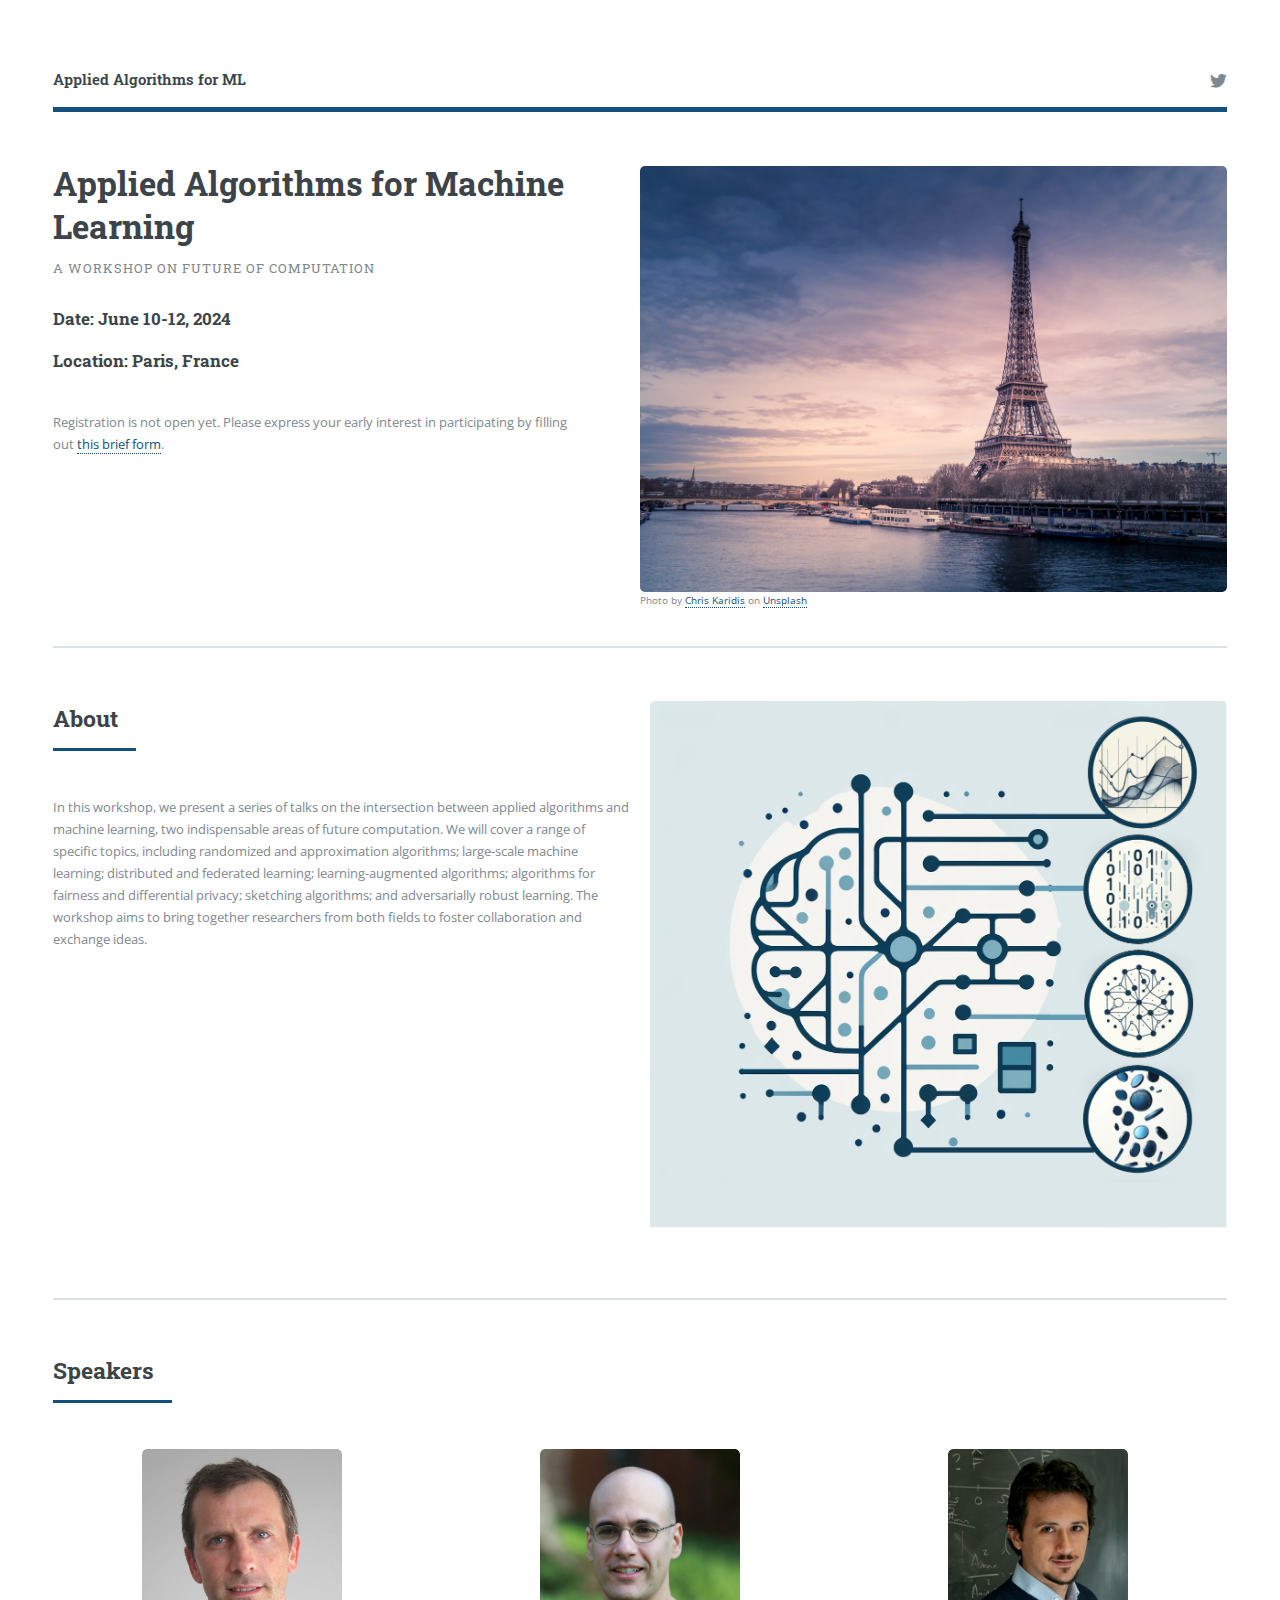
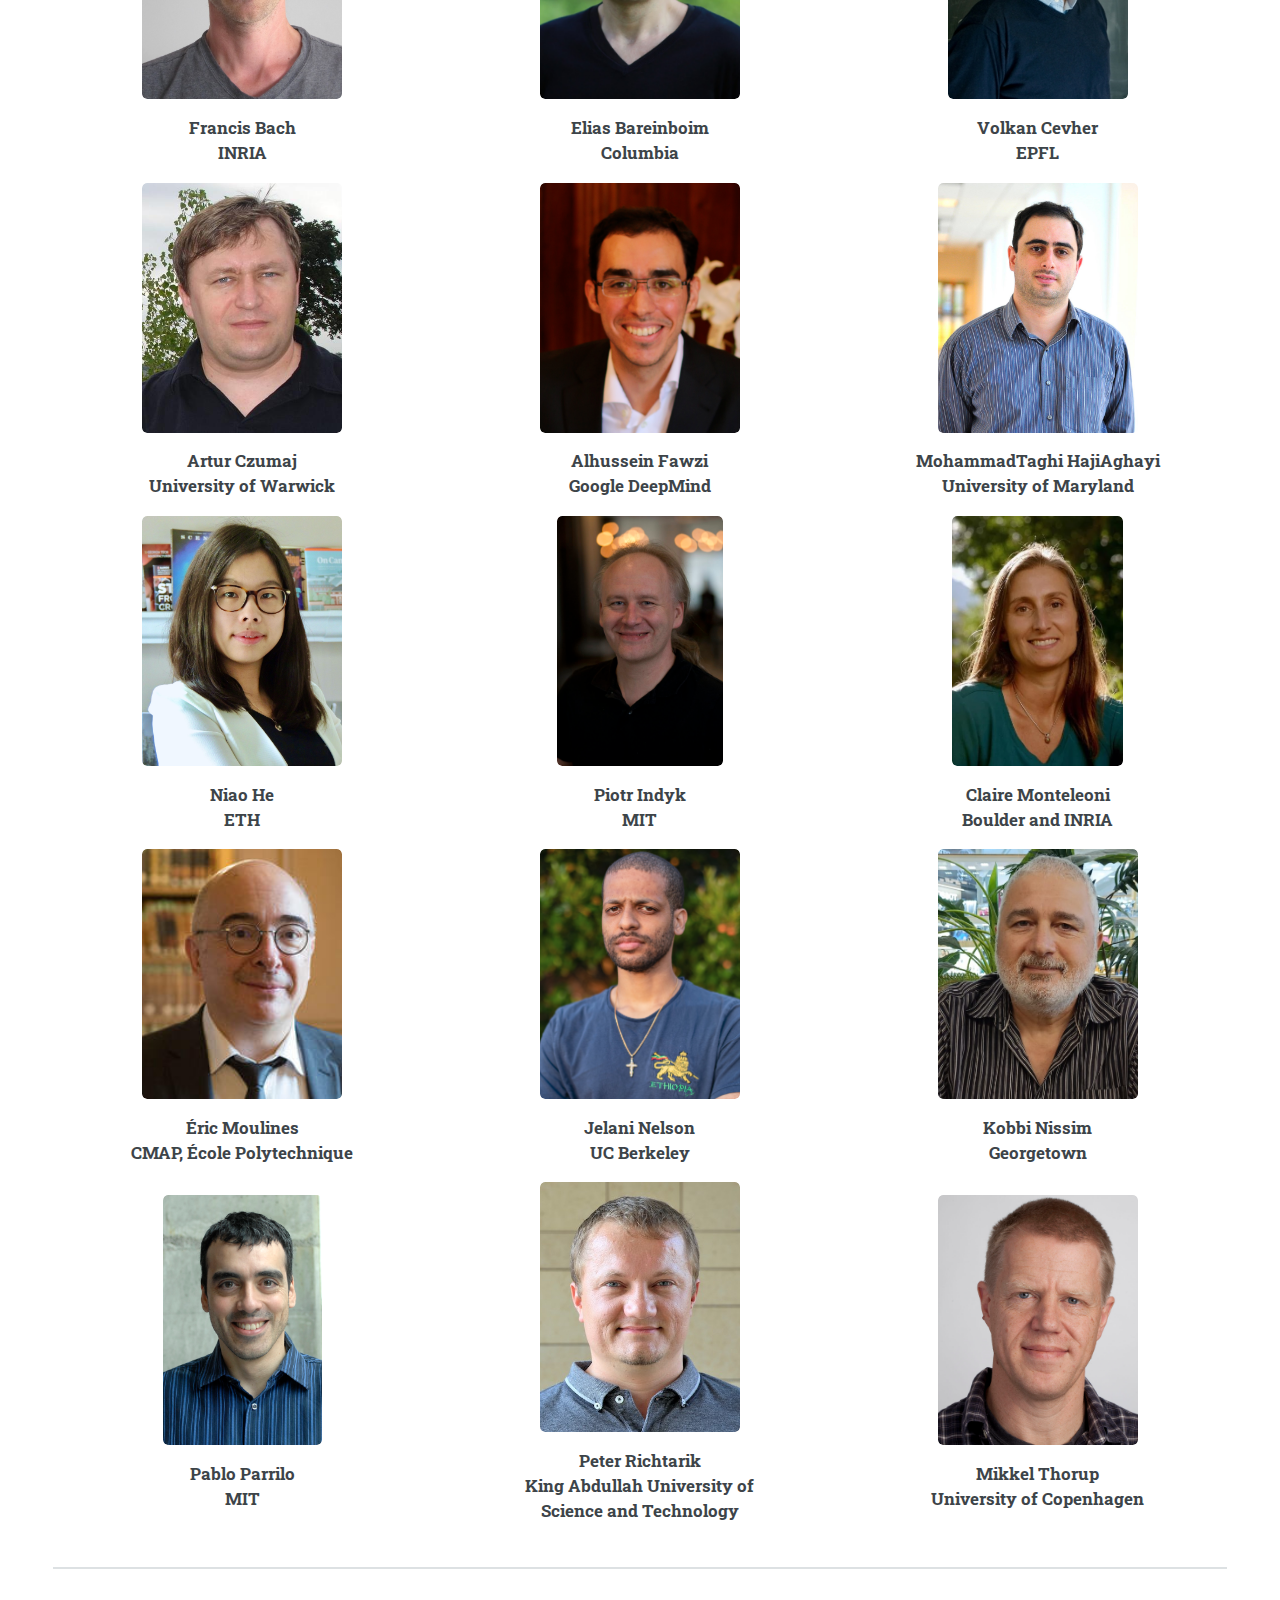
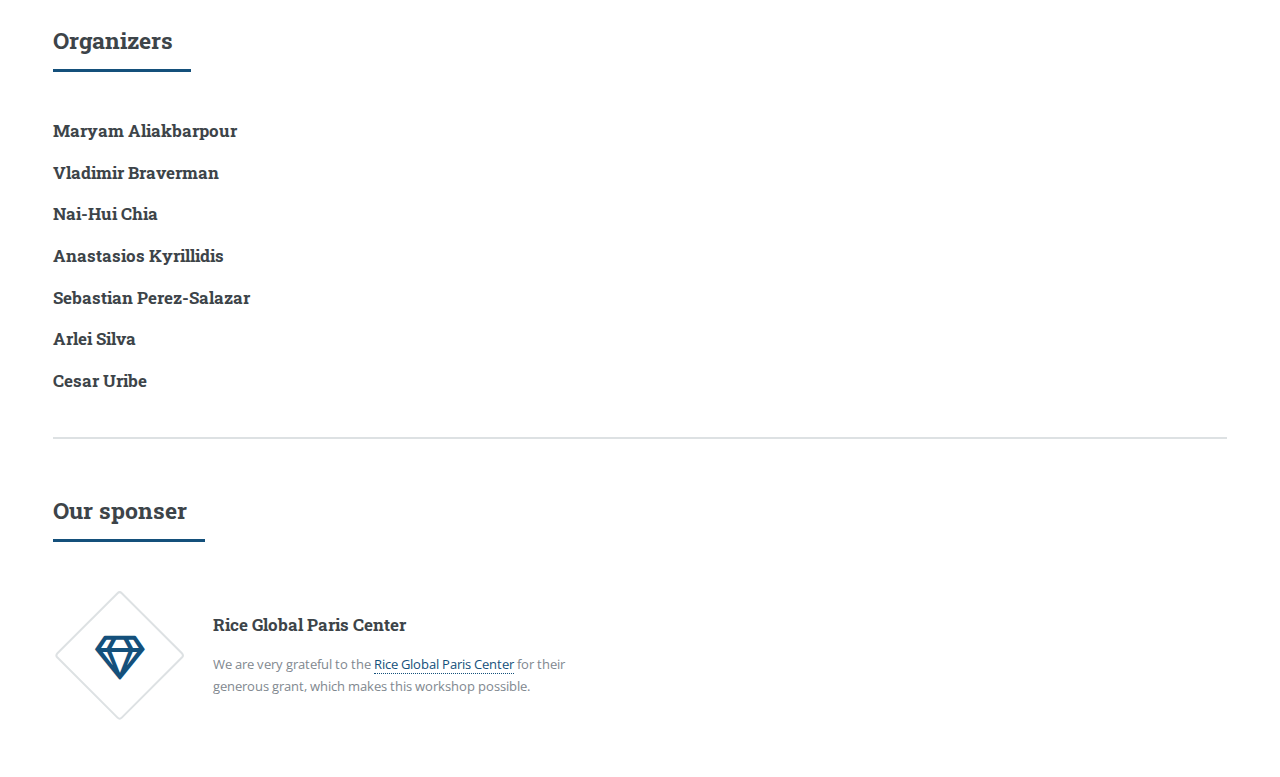
==== index.html @ 99b25e4d "new speakers added" ====
<!DOCTYPE HTML>
<!--
	Editorial by HTML5 UP
	html5up.net | @ajlkn
	Free for personal and commercial use under the CCA 3.0 license (html5up.net/license)
-->
<html>
	<head>
		<title>Applied Algorithms for ML</title>
		<meta charset="utf-8" />
		<meta name="viewport" content="width=device-width, initial-scale=1, user-scalable=no" />
		<link rel="stylesheet" href="assets/css/main.css" />
	</head>
	<body class="is-preload">

		<!-- Wrapper -->
        <div id="wrapper">

				<!-- Main -->
					<div id="main">
						<div class="inner">

							<!-- Header -->
								<header id="header">
									<a href="index.html" class="logo"><strong>Applied Algorithms for ML </strong> </a>
									<ul class="icons">
										<li><a href="https://twitter.com/RiceUniversity" class="icon brands fa-twitter"><span class="label">Twitter</span></a></li>
										<!--
                                        <li><a href="#" class="icon brands fa-facebook-f"><span class="label">Facebook</span></a></li>
										<li><a href="#" class="icon brands fa-snapchat-ghost"><span class="label">Snapchat</span></a></li>
										<li><a href="#" class="icon brands fa-instagram"><span class="label">Instagram</span></a></li>
										<li><a href="#" class="icon brands fa-medium-m"><span class="label">Medium</span></a></li>
                                        -->
									</ul>
								</header>

							<!-- Banner -->
								<section id="banner">
									<div class="content">
										<header>
											<h1> 
											Applied Algorithms for Machine Learning</h1>
											<p>A workshop on future of computation</p>
										</header>
										<p>
                                            <h3>Date: June 10-12, 2024</h3>
                                            <h3>Location: Paris, France</h3>
                                            <br>
                                            Registration is not open yet. Please express your early interest in participating by filling out <a href="https://forms.gle/pv8LvpPP83grEo2o6">this brief form</a>.
                                        
                                            <!--
                                                <ul class="actions">
											     <li><a href="#" class="button large">Register</a></li>
										    </ul>
                                            -->
                                        </p>
									</div>
									<span class="image object">
										<img src="images/paris.jpg" alt="Photo by Chris Karidis on Unsplash" />
                                        <p style="font-size: 10px;">
                                            Photo by <a href="https://unsplash.com/@chriskaridis?utm_content=creditCopyText&utm_medium=referral&utm_source=unsplash">Chris Karidis</a> on <a href="https://unsplash.com/photos/eiffel-tower-paris-france-nnzkZNYWHaU?utm_content=creditCopyText&utm_medium=referral&utm_source=unsplash">Unsplash</a>
                                        </p>
									</span>
								</section>
                            
                                

							<!-- Section -->
                            <section>
                                
                                <div class="row">
                                    <div class="col-6 col-12-small">
                                        <header class="major"><h2>About</h2></header>
                                
										<p  text-align="justify" text-justify="inter-word">In this workshop, we present a series of talks on the intersection between applied algorithms and machine learning, two indispensable areas of future computation. We will cover a range of specific topics, including randomized and approximation algorithms; large-scale machine learning; distributed and federated learning; learning-augmented algorithms; algorithms for fairness and differential privacy; sketching algorithms; and adversarially robust learning. The workshop aims to bring together researchers from both fields to foster collaboration and exchange ideas.</p>
										<!--
                                        <ul class="actions">
											<li><a href="#" class="button big">Learn More</a></li>
										</ul>
                                        -->
									</div>
                                    <div class="col-6 col-12-small">
                                        <span class="image fit">
                                            <img src="images/Logo.png" alt="Photo by Eric Rothermel on Unsplash"/>
                                        </span>
                                    </div>
                                </div>
                                
                                
                            </section>
                        
                        
                        
                            <section>
                                <header class="major"><h2>Speakers</h2></header>
            
									<!-- Content -->
										<div class="row">
                                            
											<div class="col-4 col-12-medium center-content">
												<a href="https://www.di.ens.fr/~fbach/" class="image"><img src="images/Francis.jpeg" alt="Francis"></a>
                                                <h3><a href="https://www.di.ens.fr/~fbach/">	
Francis Bach</a> <br>INRIA</h3>
											</div>
                                            
                                            <div class="col-4 col-12-medium center-content">
												<a href="https://causalai.net/" class="image"><img src="images/elias.jpeg" alt="Elias"></a>
                                                <h3><a href="https://causalai.net/">Elias Bareinboim</a> <br>Columbia</h3>
											</div>
                                            
											<div class="col-4 col-12-medium center-content">
												<a href="https://people.epfl.ch/volkan.cevher?lang=en" class="image"><img src="images/Volkan.jpeg" alt="Volkan"></a>
                                                <h3><a href="https://people.epfl.ch/volkan.cevher?lang=en">Volkan Cevher</a> <br>EPFL</h3>
											</div>
                                            
											<div class="col-4 col-12-medium center-content">
												<a href="https://www.dcs.warwick.ac.uk/~czumaj/" class="image"><img src="images/Artur.jpg" alt="Artur"></a>
                                                <h3><a href="https://www.dcs.warwick.ac.uk/~czumaj/">Artur Czumaj</a> <br>University of Warwick</h3>
											</div>
                                            
											<div class="col-4 col-12-medium center-content">
												<a href="https://www.fawzi.ai/" class="image"><img src="images/hussein.png" alt="Alhussein"></a>
                                                <h3><a href="https://www.fawzi.ai/">Alhussein Fawzi</a> <br>Google DeepMind</h3>
											</div>
											<div class="col-4 col-12-medium center-content">
												<a href="https://www.cs.umd.edu/~hajiagha/" class="image"><img src="images/Mohammad.jpeg" alt="Mohammad"></a>
                                                <h3><a href="https://www.cs.umd.edu/~hajiagha/">MohammadTaghi HajiAghayi</a> <br> University of Maryland</h3>
											</div>
											<div class="col-4 col-12-medium center-content">
												<a href="https://odi.inf.ethz.ch/niaohe" class="image"><img src="images/Niao.jpeg" alt="Niao"></a>
                                                <h3><a href="https://odi.inf.ethz.ch/niaohe">Niao He</a> <br> ETH</h3>
											</div>
											<div class="col-4 col-12-medium center-content">
												<a href="https://people.csail.mit.edu/indyk/" class="image"><img src="images/Piotr.jpeg" alt="Piotr"></a>
                                                <h3><a href="https://people.csail.mit.edu/indyk/">Piotr Indyk</a> <br> MIT</h3>
											</div>
                                            
                                            <div class="col-4 col-12-medium center-content">
												<a href="https://www.colorado.edu/faculty/claire-monteleoni/" class="image"><img src="images/claire.jpg" alt="Claire"></a>
                                                <h3><a href="https://www.colorado.edu/faculty/claire-monteleoni/">Claire Monteleoni</a> <br>Boulder and INRIA</h3>
											</div>
                                            
                                            <div class="col-4 col-12-medium center-content">
												<a href="https://scholar.google.fr/citations?user=_XE1LvQAAAAJ&hl=en" class="image"><img src="images/eric.jpeg" alt="Eric"></a>
                                                <h3><a href="https://scholar.google.fr/citations?user=_XE1LvQAAAAJ&hl=en">Éric Moulines</a> <br>CMAP, École Polytechnique <br> </h3>
											</div>
                                            
                                            <div class="col-4 col-12-medium center-content">
												<a href="https://people.eecs.berkeley.edu/~minilek/" class="image"><img src="images/Jelani.jpeg" alt="Jelani"></a>
                                                <h3><a href="https://people.eecs.berkeley.edu/~minilek/">Jelani Nelson</a> <br>UC Berkeley</h3>
											</div>
                                            
                                            <div class="col-4 col-12-medium center-content">
												<a href="https://people.cs.georgetown.edu/~kobbi/" class="image"><img src="images/Kobbi.jpeg" alt="Kobbi"></a>
                                                <h3><a href="https://people.cs.georgetown.edu/~kobbi/">Kobbi Nissim</a> <br>Georgetown</h3>
											</div>
                                            
                                            <div class="col-4 col-12-medium center-content">
												<a href="https://www.mit.edu/~parrilo/" class="image"><img src="images/parrilo.jpeg" alt="Pablo"></a>
                                                <h3><a href="https://www.mit.edu/~parrilo/">Pablo Parrilo

</a> <br>MIT</h3>
											</div>
                                            
                                            
                                            <div class="col-4 col-12-medium center-content">
												<a href="https://richtarik.org" class="image"><img src="images/Peter.jpeg" alt="Peter"></a>
                                                <h3><a href="https://richtarik.org">Peter Richtarik</a> <br>King Abdullah University of <br> Science and Technology</h3>
											</div>
                                            
                                            
                                            <div class="col-4 col-12-medium center-content">
												<a href="http://hjemmesider.diku.dk/~mthorup/" class="image"><img src="images/Mikkel.jpeg" alt="Mikkel"></a>
                                                <h3><a href="http://hjemmesider.diku.dk/~mthorup/">Mikkel Thorup</a> <br>University of Copenhagen</h3>
											</div>
											
										</div>

								</section>
                        
                        
                        
                            <section>
                                <header class="major">
                                    <h2>Organizers</h2>  
                                </header>
                                <div class="content">
                                    <h3><a href="https://maryamaliakbarpour.com">Maryam Aliakbarpour</a></h3>
                                    <h3><a href="https://cs.rice.edu/~vb21/">Vladimir Braverman</a></h3>
                                    <h3><a href="https://sites.google.com/view/naihuichia">Nai-Hui Chia</a></h3>
                                    <h3><a href="https://akyrillidis.github.io/about/">Anastasios Kyrillidis</a></h3>
                                    <h3><a href="https://sperez.rice.edu
                                    ">Sebastian Perez-Salazar</a></h3>
                                    <h3><a href="https://cs.rice.edu/~al110/">Arlei Silva</a></h3>
                                    <h3><a href="https://cauribe.rice.edu">Cesar Uribe</a></h3>
                                </div>
                            </section>
                            <section>
                                <header class="major">
										<h2>Our sponser</h2>
								</header>
                                <div class="features">
										<article>
											<span class="icon fa-gem"></span>
											<div class="content">
												<h3><a href="https://global.rice.edu/pariscenter" target="_blank">Rice Global Paris Center</a></h3>
												<p>We are very grateful to the <a href="https://global.rice.edu/pariscenter" target="_blank">Rice Global Paris Center</a> for their generous grant, which makes this workshop possible.</p>
											</div>
										</article>
									</div>
                            </section>

						</div>
					</div>

				<!-- Sidebar -->
					<div id="sidebar">
						<div class="inner">

							<!-- Search -->
                            <!--
								<section id="search" class="alt">
									<form method="post" action="#">
										<input type="text" name="query" id="query" placeholder="Search" />
									</form>
								</section>
                            -->

							<!-- Menu -->
								<nav id="menu">
									<header class="major">
										<h2>Menu</h2>
									</header>
									<ul>
										<li><a href="index.html">Home</a></li>
										<li><a href="travel.html">Travel Information</a></li>
										<!--
                                            <li>
											<span class="opener">Submenu</span>
											<ul>
												<li><a href="#">Lorem Dolor</a></li>
												<li><a href="#">Ipsum Adipiscing</a></li>
												<li><a href="#">Tempus Magna</a></li>
												<li><a href="#">Feugiat Veroeros</a></li>
											</ul>
										</li>
										<li><a href="#">Etiam Dolore</a></li>
										<li><a href="#">Adipiscing</a></li>
										<li>
											<span class="opener">Another Submenu</span>
											<ul>
												<li><a href="#">Lorem Dolor</a></li>
												<li><a href="#">Ipsum Adipiscing</a></li>
												<li><a href="#">Tempus Magna</a></li>
												<li><a href="#">Feugiat Veroeros</a></li>
											</ul>
										</li>
										<li><a href="#">Maximus Erat</a></li>
										<li><a href="#">Sapien Mauris</a></li>
										<li><a href="#">Amet Lacinia</a></li>
                                        -->
									</ul>
								</nav>

							<!-- Section -->
                            <!--
								<section>
									<header class="major">
										<h2>Ante interdum</h2>
									</header>
									<div class="mini-posts">
										<article>
											<a href="#" class="image"><img src="images/pic07.jpg" alt="" /></a>
											<p>Aenean ornare velit lacus, ac varius enim lorem ullamcorper dolore aliquam.</p>
										</article>
										<article>
											<a href="#" class="image"><img src="images/pic08.jpg" alt="" /></a>
											<p>Aenean ornare velit lacus, ac varius enim lorem ullamcorper dolore aliquam.</p>
										</article>
										<article>
											<a href="#" class="image"><img src="images/pic09.jpg" alt="" /></a>
											<p>Aenean ornare velit lacus, ac varius enim lorem ullamcorper dolore aliquam.</p>
										</article>
									</div>
									<ul class="actions">
										<li><a href="#" class="button">More</a></li>
									</ul>
								</section>
                            -->
                            

							<!-- Section -->
                            <!--
								<section>
									<header class="major">
										<h2>Get in touch</h2>
									</header>
									<p>Sed varius enim lorem ullamcorper dolore aliquam aenean ornare velit lacus, ac varius enim lorem ullamcorper dolore. Proin sed aliquam facilisis ante interdum. Sed nulla amet lorem feugiat tempus aliquam.</p>
									<ul class="contact">
										<li class="icon solid fa-envelope"><a href="#">information@untitled.tld</a></li>
										<li class="icon solid fa-phone">(000) 000-0000</li>
										<li class="icon solid fa-home">1234 Somewhere Road #8254<br />
										Nashville, TN 00000-0000</li>
									</ul>
								</section>
                                -->
							<!-- Footer -->
								<footer id="footer">
									<p class="copyright">&copy; Rice University. All rights reserved. Demo Images: <a href="https://unsplash.com">Unsplash</a>. Design: <a href="https://html5up.net">HTML5 UP</a>.</p>
								</footer>
						</div>
                        <a href="#sidebar" class="toggle">Toggle</a>
					</div>
        </div>

		<!-- Scripts -->
			<script src="assets/js/jquery.min.js"></script>
			<script src="assets/js/browser.min.js"></script>
			<script src="assets/js/breakpoints.min.js"></script>
			<script src="assets/js/util.js"></script>
			<script src="assets/js/main.js"></script>

	</body>
</html>
---- assets/css/main.css ----
@import url(fontawesome-all.min.css);
@import url("https://fonts.googleapis.com/css?family=Open+Sans:400,600,400italic,600italic|Roboto+Slab:400,700");
/*
	Editorial by HTML5 UP
	html5up.net | @ajlkn
	Free for personal and commercial use under the CCA 3.0 license (html5up.net/license)
*/
html, body, div, span, applet, object,
iframe, h1, h2, h3, h4, h5, h6, p, blockquote,
pre, a, abbr, acronym, address, big, cite,
code, del, dfn, em, img, ins, kbd, q, s, samp,
small, strike, strong, sub, sup, tt, var, b,
u, i, center, dl, dt, dd, ol, ul, li, fieldset,
form, label, legend, table, caption, tbody,
tfoot, thead, tr, th, td, article, aside,
canvas, details, embed, figure, figcaption,
footer, header, hgroup, menu, nav, output, ruby,
section, summary, time, mark, audio, video {
  margin: 0;
  padding: 0;
  border: 0;
  font-size: 100%;
  font: inherit;
  vertical-align: baseline; }

article, aside, details, figcaption, figure,
footer, header, hgroup, menu, nav, section {
  display: block; }

body {
  line-height: 1; }

ol, ul {
  list-style: none; }

blockquote, q {
  quotes: none; }
  blockquote:before, blockquote:after, q:before, q:after {
    content: '';
    content: none; }

table {
  border-collapse: collapse;
  border-spacing: 0; }

body {
  -webkit-text-size-adjust: none; }

mark {
  background-color: transparent;
  color: inherit; }

input::-moz-focus-inner {
  border: 0;
  padding: 0; }

input, select, textarea {
  -moz-appearance: none;
  -webkit-appearance: none;
  -ms-appearance: none;
  appearance: none; }

/* Basic */
@-ms-viewport {
  width: device-width; }

body {
  -ms-overflow-style: scrollbar; }

@media screen and (max-width: 480px) {
  html, body {
    min-width: 320px; } }

html {
  box-sizing: border-box; }

*, *:before, *:after {
  box-sizing: inherit; }

body {
  background: #ffffff; }
  body.is-preload *, body.is-preload *:before, body.is-preload *:after, body.is-resizing *, body.is-resizing *:before, body.is-resizing *:after {
    -moz-animation: none !important;
    -webkit-animation: none !important;
    -ms-animation: none !important;
    animation: none !important;
    -moz-transition: none !important;
    -webkit-transition: none !important;
    -ms-transition: none !important;
    transition: none !important; }

/* Type */
body, input, select, textarea {
  color: #7f888f;
  font-family: "Open Sans", sans-serif;
  font-size: 13pt;
  font-weight: 400;
  line-height: 1.65; }
  @media screen and (max-width: 1680px) {
    body, input, select, textarea {
      font-size: 11pt; } }
  @media screen and (max-width: 1280px) {
    body, input, select, textarea {
      font-size: 10pt; } }
  @media screen and (max-width: 360px) {
    body, input, select, textarea {
      font-size: 9pt; } }

a {
  -moz-transition: color 0.2s ease-in-out, border-bottom-color 0.2s ease-in-out;
  -webkit-transition: color 0.2s ease-in-out, border-bottom-color 0.2s ease-in-out;
  -ms-transition: color 0.2s ease-in-out, border-bottom-color 0.2s ease-in-out;
  transition: color 0.2s ease-in-out, border-bottom-color 0.2s ease-in-out;
  border-bottom: dotted 1px;
  color: #14507B;
  text-decoration: none; }
  a:hover {
    border-bottom-color: #14507B;
    color: #14507B !important; }
    a:hover strong {
      color: inherit; }

strong, b {
  color: #3d4449;
  font-weight: 600; }

em, i {
  font-style: italic; }

p {
  margin: 0 0 2em 0; }

h1, h2, h3, h4, h5, h6 {
  color: #3d4449;
  font-family: "Roboto Slab", serif;
  font-weight: 700;
  line-height: 1.5;
  margin: 0 0 1em 0; }
  h1 a, h2 a, h3 a, h4 a, h5 a, h6 a {
    color: inherit;
    text-decoration: none;
    border-bottom: 0; }

h1 {
  font-size: 4em;
  margin: 0 0 0.5em 0;
  line-height: 1.3; }

h2 {
  font-size: 1.75em; }

h3 {
  font-size: 1.25em; }

.col-4.col-12-medium.center-content {
    display: flex;
    flex-direction: column;
    align-items: center;
    justify-content: center;
    text-align: center;
}

.col-4.col-12-medium.center-content h3 {
    margin-top: 1em;
    text-align: center;
}

.col-4.col-12-medium.center-content img {
    width: 100%; /* Make the image width responsive to the container size */
    max-width: 200px; /* Set a maximum width for larger screens */
    height: 250px; /* Fixed height to ensure uniformity */
    object-fit: cover; /* Ensure the content is covered without stretching */
    border-radius: 5px; /* Optional: adds rounded corners to your images */
}
u

h4 {
  font-size: 1.1em; }

h5 {
  font-size: 0.9em; }

h6 {
  font-size: 0.7em; }

@media screen and (max-width: 1680px) {
  h1 {
    font-size: 2.5em; } }

@media screen and (max-width: 980px) {
  h1 {
    font-size: 3.25em; } }

@media screen and (max-width: 736px) {
  h1 {
    font-size: 2em;
    line-height: 1.4; }
  h2 {
    font-size: 1.5em; } }

sub {
  font-size: 0.8em;
  position: relative;
  top: 0.5em; }

sup {
  font-size: 0.8em;
  position: relative;
  top: -0.5em; }

blockquote {
  border-left: solid 3px rgba(210, 215, 217, 0.75);
  font-style: italic;
  margin: 0 0 2em 0;
  padding: 0.5em 0 0.5em 2em; }

code {
  background: rgba(230, 235, 237, 0.25);
  border-radius: 0.375em;
  border: solid 1px rgba(210, 215, 217, 0.75);
  font-family: "Courier New", monospace;
  font-size: 0.9em;
  margin: 0 0.25em;
  padding: 0.25em 0.65em; }

pre {
  -webkit-overflow-scrolling: touch;
  font-family: "Courier New", monospace;
  font-size: 0.9em;
  margin: 0 0 2em 0; }
  pre code {
    display: block;
    line-height: 1.75;
    padding: 1em 1.5em;
    overflow-x: auto; }

hr {
  border: 0;
  border-bottom: solid 1px rgba(210, 215, 217, 0.75);
  margin: 2em 0; }
  hr.major {
    margin: 3em 0; }

.align-left {
  text-align: left; }

.align-center {
  text-align: center; }

.align-right {
  text-align: right; }

/* Row */
.row {
  display: flex;
  flex-wrap: wrap;
  box-sizing: border-box;
  align-items: stretch; }
  .row > * {
    box-sizing: border-box; }
  .row.gtr-uniform > * > :last-child {
    margin-bottom: 0; }
  .row.aln-left {
    justify-content: flex-start; }
  .row.aln-center {
    justify-content: center; }
  .row.aln-right {
    justify-content: flex-end; }
  .row.aln-top {
    align-items: flex-start; }
  .row.aln-middle {
    align-items: center; }
  .row.aln-bottom {
    align-items: flex-end; }
  .row > .imp {
    order: -1; }
  .row > .col-1 {
    width: 8.33333%; }
  .row > .off-1 {
    margin-left: 8.33333%; }
  .row > .col-2 {
    width: 16.66667%; }
  .row > .off-2 {
    margin-left: 16.66667%; }
  .row > .col-3 {
    width: 25%; }
  .row > .off-3 {
    margin-left: 25%; }
  .row > .col-4 {
    width: 33.33333%; }
  .row > .off-4 {
    margin-left: 33.33333%; }
  .row > .col-5 {
    width: 41.66667%; }
  .row > .off-5 {
    margin-left: 41.66667%; }
  .row > .col-6 {
    width: 50%; }
  .row > .off-6 {
    margin-left: 50%; }
  .row > .col-7 {
    width: 58.33333%; }
  .row > .off-7 {
    margin-left: 58.33333%; }
  .row > .col-8 {
    width: 66.66667%; }
  .row > .off-8 {
    margin-left: 66.66667%; }
  .row > .col-9 {
    width: 75%; }
  .row > .off-9 {
    margin-left: 75%; }
  .row > .col-10 {
    width: 83.33333%; }
  .row > .off-10 {
    margin-left: 83.33333%; }
  .row > .col-11 {
    width: 91.66667%; }
  .row > .off-11 {
    margin-left: 91.66667%; }
  .row > .col-12 {
    width: 100%; }
  .row > .off-12 {
    margin-left: 100%; }
  .row.gtr-0 {
    margin-top: 0;
    margin-left: 0em; }
    .row.gtr-0 > * {
      padding: 0 0 0 0em; }
    .row.gtr-0.gtr-uniform {
      margin-top: 0em; }
      .row.gtr-0.gtr-uniform > * {
        padding-top: 0em; }
  .row.gtr-25 {
    margin-top: 0;
    margin-left: -0.375em; }
    .row.gtr-25 > * {
      padding: 0 0 0 0.375em; }
    .row.gtr-25.gtr-uniform {
      margin-top: -0.375em; }
      .row.gtr-25.gtr-uniform > * {
        padding-top: 0.375em; }
  .row.gtr-50 {
    margin-top: 0;
    margin-left: -0.75em; }
    .row.gtr-50 > * {
      padding: 0 0 0 0.75em; }
    .row.gtr-50.gtr-uniform {
      margin-top: -0.75em; }
      .row.gtr-50.gtr-uniform > * {
        padding-top: 0.75em; }
  .row {
    margin-top: 0;
    margin-left: -1.5em; }
    .row > * {
      padding: 0 0 0 1.5em; }
    .row.gtr-uniform {
      margin-top: -1.5em; }
      .row.gtr-uniform > * {
        padding-top: 1.5em; }
  .row.gtr-150 {
    margin-top: 0;
    margin-left: -2.25em; }
    .row.gtr-150 > * {
      padding: 0 0 0 2.25em; }
    .row.gtr-150.gtr-uniform {
      margin-top: -2.25em; }
      .row.gtr-150.gtr-uniform > * {
        padding-top: 2.25em; }
  .row.gtr-200 {
    margin-top: 0;
    margin-left: -3em; }
    .row.gtr-200 > * {
      padding: 0 0 0 3em; }
    .row.gtr-200.gtr-uniform {
      margin-top: -3em; }
      .row.gtr-200.gtr-uniform > * {
        padding-top: 3em; }
  @media screen and (max-width: 1680px) {
    .row {
      display: flex;
      flex-wrap: wrap;
      box-sizing: border-box;
      align-items: stretch; }
      .row > * {
        box-sizing: border-box; }
      .row.gtr-uniform > * > :last-child {
        margin-bottom: 0; }
      .row.aln-left {
        justify-content: flex-start; }
      .row.aln-center {
        justify-content: center; }
      .row.aln-right {
        justify-content: flex-end; }
      .row.aln-top {
        align-items: flex-start; }
      .row.aln-middle {
        align-items: center; }
      .row.aln-bottom {
        align-items: flex-end; }
      .row > .imp-xlarge {
        order: -1; }
      .row > .col-1-xlarge {
        width: 8.33333%; }
      .row > .off-1-xlarge {
        margin-left: 8.33333%; }
      .row > .col-2-xlarge {
        width: 16.66667%; }
      .row > .off-2-xlarge {
        margin-left: 16.66667%; }
      .row > .col-3-xlarge {
        width: 25%; }
      .row > .off-3-xlarge {
        margin-left: 25%; }
      .row > .col-4-xlarge {
        width: 33.33333%; }
      .row > .off-4-xlarge {
        margin-left: 33.33333%; }
      .row > .col-5-xlarge {
        width: 41.66667%; }
      .row > .off-5-xlarge {
        margin-left: 41.66667%; }
      .row > .col-6-xlarge {
        width: 50%; }
      .row > .off-6-xlarge {
        margin-left: 50%; }
      .row > .col-7-xlarge {
        width: 58.33333%; }
      .row > .off-7-xlarge {
        margin-left: 58.33333%; }
      .row > .col-8-xlarge {
        width: 66.66667%; }
      .row > .off-8-xlarge {
        margin-left: 66.66667%; }
      .row > .col-9-xlarge {
        width: 75%; }
      .row > .off-9-xlarge {
        margin-left: 75%; }
      .row > .col-10-xlarge {
        width: 83.33333%; }
      .row > .off-10-xlarge {
        margin-left: 83.33333%; }
      .row > .col-11-xlarge {
        width: 91.66667%; }
      .row > .off-11-xlarge {
        margin-left: 91.66667%; }
      .row > .col-12-xlarge {
        width: 100%; }
      .row > .off-12-xlarge {
        margin-left: 100%; }
      .row.gtr-0 {
        margin-top: 0;
        margin-left: 0em; }
        .row.gtr-0 > * {
          padding: 0 0 0 0em; }
        .row.gtr-0.gtr-uniform {
          margin-top: 0em; }
          .row.gtr-0.gtr-uniform > * {
            padding-top: 0em; }
      .row.gtr-25 {
        margin-top: 0;
        margin-left: -0.375em; }
        .row.gtr-25 > * {
          padding: 0 0 0 0.375em; }
        .row.gtr-25.gtr-uniform {
          margin-top: -0.375em; }
          .row.gtr-25.gtr-uniform > * {
            padding-top: 0.375em; }
      .row.gtr-50 {
        margin-top: 0;
        margin-left: -0.75em; }
        .row.gtr-50 > * {
          padding: 0 0 0 0.75em; }
        .row.gtr-50.gtr-uniform {
          margin-top: -0.75em; }
          .row.gtr-50.gtr-uniform > * {
            padding-top: 0.75em; }
      .row {
        margin-top: 0;
        margin-left: -1.5em; }
        .row > * {
          padding: 0 0 0 1.5em; }
        .row.gtr-uniform {
          margin-top: -1.5em; }
          .row.gtr-uniform > * {
            padding-top: 1.5em; }
      .row.gtr-150 {
        margin-top: 0;
        margin-left: -2.25em; }
        .row.gtr-150 > * {
          padding: 0 0 0 2.25em; }
        .row.gtr-150.gtr-uniform {
          margin-top: -2.25em; }
          .row.gtr-150.gtr-uniform > * {
            padding-top: 2.25em; }
      .row.gtr-200 {
        margin-top: 0;
        margin-left: -3em; }
        .row.gtr-200 > * {
          padding: 0 0 0 3em; }
        .row.gtr-200.gtr-uniform {
          margin-top: -3em; }
          .row.gtr-200.gtr-uniform > * {
            padding-top: 3em; } }
  @media screen and (max-width: 1280px) {
    .row {
      display: flex;
      flex-wrap: wrap;
      box-sizing: border-box;
      align-items: stretch; }
      .row > * {
        box-sizing: border-box; }
      .row.gtr-uniform > * > :last-child {
        margin-bottom: 0; }
      .row.aln-left {
        justify-content: flex-start; }
      .row.aln-center {
        justify-content: center; }
      .row.aln-right {
        justify-content: flex-end; }
      .row.aln-top {
        align-items: flex-start; }
      .row.aln-middle {
        align-items: center; }
      .row.aln-bottom {
        align-items: flex-end; }
      .row > .imp-large {
        order: -1; }
      .row > .col-1-large {
        width: 8.33333%; }
      .row > .off-1-large {
        margin-left: 8.33333%; }
      .row > .col-2-large {
        width: 16.66667%; }
      .row > .off-2-large {
        margin-left: 16.66667%; }
      .row > .col-3-large {
        width: 25%; }
      .row > .off-3-large {
        margin-left: 25%; }
      .row > .col-4-large {
        width: 33.33333%; }
      .row > .off-4-large {
        margin-left: 33.33333%; }
      .row > .col-5-large {
        width: 41.66667%; }
      .row > .off-5-large {
        margin-left: 41.66667%; }
      .row > .col-6-large {
        width: 50%; }
      .row > .off-6-large {
        margin-left: 50%; }
      .row > .col-7-large {
        width: 58.33333%; }
      .row > .off-7-large {
        margin-left: 58.33333%; }
      .row > .col-8-large {
        width: 66.66667%; }
      .row > .off-8-large {
        margin-left: 66.66667%; }
      .row > .col-9-large {
        width: 75%; }
      .row > .off-9-large {
        margin-left: 75%; }
      .row > .col-10-large {
        width: 83.33333%; }
      .row > .off-10-large {
        margin-left: 83.33333%; }
      .row > .col-11-large {
        width: 91.66667%; }
      .row > .off-11-large {
        margin-left: 91.66667%; }
      .row > .col-12-large {
        width: 100%; }
      .row > .off-12-large {
        margin-left: 100%; }
      .row.gtr-0 {
        margin-top: 0;
        margin-left: 0em; }
        .row.gtr-0 > * {
          padding: 0 0 0 0em; }
        .row.gtr-0.gtr-uniform {
          margin-top: 0em; }
          .row.gtr-0.gtr-uniform > * {
            padding-top: 0em; }
      .row.gtr-25 {
        margin-top: 0;
        margin-left: -0.375em; }
        .row.gtr-25 > * {
          padding: 0 0 0 0.375em; }
        .row.gtr-25.gtr-uniform {
          margin-top: -0.375em; }
          .row.gtr-25.gtr-uniform > * {
            padding-top: 0.375em; }
      .row.gtr-50 {
        margin-top: 0;
        margin-left: -0.75em; }
        .row.gtr-50 > * {
          padding: 0 0 0 0.75em; }
        .row.gtr-50.gtr-uniform {
          margin-top: -0.75em; }
          .row.gtr-50.gtr-uniform > * {
            padding-top: 0.75em; }
      .row {
        margin-top: 0;
        margin-left: -1.5em; }
        .row > * {
          padding: 0 0 0 1.5em; }
        .row.gtr-uniform {
          margin-top: -1.5em; }
          .row.gtr-uniform > * {
            padding-top: 1.5em; }
      .row.gtr-150 {
        margin-top: 0;
        margin-left: -2.25em; }
        .row.gtr-150 > * {
          padding: 0 0 0 2.25em; }
        .row.gtr-150.gtr-uniform {
          margin-top: -2.25em; }
          .row.gtr-150.gtr-uniform > * {
            padding-top: 2.25em; }
      .row.gtr-200 {
        margin-top: 0;
        margin-left: -3em; }
        .row.gtr-200 > * {
          padding: 0 0 0 3em; }
        .row.gtr-200.gtr-uniform {
          margin-top: -3em; }
          .row.gtr-200.gtr-uniform > * {
            padding-top: 3em; } }
  @media screen and (max-width: 980px) {
    .row {
      display: flex;
      flex-wrap: wrap;
      box-sizing: border-box;
      align-items: stretch; }
      .row > * {
        box-sizing: border-box; }
      .row.gtr-uniform > * > :last-child {
        margin-bottom: 0; }
      .row.aln-left {
        justify-content: flex-start; }
      .row.aln-center {
        justify-content: center; }
      .row.aln-right {
        justify-content: flex-end; }
      .row.aln-top {
        align-items: flex-start; }
      .row.aln-middle {
        align-items: center; }
      .row.aln-bottom {
        align-items: flex-end; }
      .row > .imp-medium {
        order: -1; }
      .row > .col-1-medium {
        width: 8.33333%; }
      .row > .off-1-medium {
        margin-left: 8.33333%; }
      .row > .col-2-medium {
        width: 16.66667%; }
      .row > .off-2-medium {
        margin-left: 16.66667%; }
      .row > .col-3-medium {
        width: 25%; }
      .row > .off-3-medium {
        margin-left: 25%; }
      .row > .col-4-medium {
        width: 33.33333%; }
      .row > .off-4-medium {
        margin-left: 33.33333%; }
      .row > .col-5-medium {
        width: 41.66667%; }
      .row > .off-5-medium {
        margin-left: 41.66667%; }
      .row > .col-6-medium {
        width: 50%; }
      .row > .off-6-medium {
        margin-left: 50%; }
      .row > .col-7-medium {
        width: 58.33333%; }
      .row > .off-7-medium {
        margin-left: 58.33333%; }
      .row > .col-8-medium {
        width: 66.66667%; }
      .row > .off-8-medium {
        margin-left: 66.66667%; }
      .row > .col-9-medium {
        width: 75%; }
      .row > .off-9-medium {
        margin-left: 75%; }
      .row > .col-10-medium {
        width: 83.33333%; }
      .row > .off-10-medium {
        margin-left: 83.33333%; }
      .row > .col-11-medium {
        width: 91.66667%; }
      .row > .off-11-medium {
        margin-left: 91.66667%; }
      .row > .col-12-medium {
        width: 100%; }
      .row > .off-12-medium {
        margin-left: 100%; }
      .row.gtr-0 {
        margin-top: 0;
        margin-left: 0em; }
        .row.gtr-0 > * {
          padding: 0 0 0 0em; }
        .row.gtr-0.gtr-uniform {
          margin-top: 0em; }
          .row.gtr-0.gtr-uniform > * {
            padding-top: 0em; }
      .row.gtr-25 {
        margin-top: 0;
        margin-left: -0.375em; }
        .row.gtr-25 > * {
          padding: 0 0 0 0.375em; }
        .row.gtr-25.gtr-uniform {
          margin-top: -0.375em; }
          .row.gtr-25.gtr-uniform > * {
            padding-top: 0.375em; }
      .row.gtr-50 {
        margin-top: 0;
        margin-left: -0.75em; }
        .row.gtr-50 > * {
          padding: 0 0 0 0.75em; }
        .row.gtr-50.gtr-uniform {
          margin-top: -0.75em; }
          .row.gtr-50.gtr-uniform > * {
            padding-top: 0.75em; }
      .row {
        margin-top: 0;
        margin-left: -1.5em; }
        .row > * {
          padding: 0 0 0 1.5em; }
        .row.gtr-uniform {
          margin-top: -1.5em; }
          .row.gtr-uniform > * {
            padding-top: 1.5em; }
      .row.gtr-150 {
        margin-top: 0;
        margin-left: -2.25em; }
        .row.gtr-150 > * {
          padding: 0 0 0 2.25em; }
        .row.gtr-150.gtr-uniform {
          margin-top: -2.25em; }
          .row.gtr-150.gtr-uniform > * {
            padding-top: 2.25em; }
      .row.gtr-200 {
        margin-top: 0;
        margin-left: -3em; }
        .row.gtr-200 > * {
          padding: 0 0 0 3em; }
        .row.gtr-200.gtr-uniform {
          margin-top: -3em; }
          .row.gtr-200.gtr-uniform > * {
            padding-top: 3em; } }
  @media screen and (max-width: 736px) {
    .row {
      display: flex;
      flex-wrap: wrap;
      box-sizing: border-box;
      align-items: stretch; }
      .row > * {
        box-sizing: border-box; }
      .row.gtr-uniform > * > :last-child {
        margin-bottom: 0; }
      .row.aln-left {
        justify-content: flex-start; }
      .row.aln-center {
        justify-content: center; }
      .row.aln-right {
        justify-content: flex-end; }
      .row.aln-top {
        align-items: flex-start; }
      .row.aln-middle {
        align-items: center; }
      .row.aln-bottom {
        align-items: flex-end; }
      .row > .imp-small {
        order: -1; }
      .row > .col-1-small {
        width: 8.33333%; }
      .row > .off-1-small {
        margin-left: 8.33333%; }
      .row > .col-2-small {
        width: 16.66667%; }
      .row > .off-2-small {
        margin-left: 16.66667%; }
      .row > .col-3-small {
        width: 25%; }
      .row > .off-3-small {
        margin-left: 25%; }
      .row > .col-4-small {
        width: 33.33333%; }
      .row > .off-4-small {
        margin-left: 33.33333%; }
      .row > .col-5-small {
        width: 41.66667%; }
      .row > .off-5-small {
        margin-left: 41.66667%; }
      .row > .col-6-small {
        width: 50%; }
      .row > .off-6-small {
        margin-left: 50%; }
      .row > .col-7-small {
        width: 58.33333%; }
      .row > .off-7-small {
        margin-left: 58.33333%; }
      .row > .col-8-small {
        width: 66.66667%; }
      .row > .off-8-small {
        margin-left: 66.66667%; }
      .row > .col-9-small {
        width: 75%; }
      .row > .off-9-small {
        margin-left: 75%; }
      .row > .col-10-small {
        width: 83.33333%; }
      .row > .off-10-small {
        margin-left: 83.33333%; }
      .row > .col-11-small {
        width: 91.66667%; }
      .row > .off-11-small {
        margin-left: 91.66667%; }
      .row > .col-12-small {
        width: 100%; }
      .row > .off-12-small {
        margin-left: 100%; }
      .row.gtr-0 {
        margin-top: 0;
        margin-left: 0em; }
        .row.gtr-0 > * {
          padding: 0 0 0 0em; }
        .row.gtr-0.gtr-uniform {
          margin-top: 0em; }
          .row.gtr-0.gtr-uniform > * {
            padding-top: 0em; }
      .row.gtr-25 {
        margin-top: 0;
        margin-left: -0.375em; }
        .row.gtr-25 > * {
          padding: 0 0 0 0.375em; }
        .row.gtr-25.gtr-uniform {
          margin-top: -0.375em; }
          .row.gtr-25.gtr-uniform > * {
            padding-top: 0.375em; }
      .row.gtr-50 {
        margin-top: 0;
        margin-left: -0.75em; }
        .row.gtr-50 > * {
          padding: 0 0 0 0.75em; }
        .row.gtr-50.gtr-uniform {
          margin-top: -0.75em; }
          .row.gtr-50.gtr-uniform > * {
            padding-top: 0.75em; }
      .row {
        margin-top: 0;
        margin-left: -1.5em; }
        .row > * {
          padding: 0 0 0 1.5em; }
        .row.gtr-uniform {
          margin-top: -1.5em; }
          .row.gtr-uniform > * {
            padding-top: 1.5em; }
      .row.gtr-150 {
        margin-top: 0;
        margin-left: -2.25em; }
        .row.gtr-150 > * {
          padding: 0 0 0 2.25em; }
        .row.gtr-150.gtr-uniform {
          margin-top: -2.25em; }
          .row.gtr-150.gtr-uniform > * {
            padding-top: 2.25em; }
      .row.gtr-200 {
        margin-top: 0;
        margin-left: -3em; }
        .row.gtr-200 > * {
          padding: 0 0 0 3em; }
        .row.gtr-200.gtr-uniform {
          margin-top: -3em; }
          .row.gtr-200.gtr-uniform > * {
            padding-top: 3em; } }
  @media screen and (max-width: 480px) {
    .row {
      display: flex;
      flex-wrap: wrap;
      box-sizing: border-box;
      align-items: stretch; }
      .row > * {
        box-sizing: border-box; }
      .row.gtr-uniform > * > :last-child {
        margin-bottom: 0; }
      .row.aln-left {
        justify-content: flex-start; }
      .row.aln-center {
        justify-content: center; }
      .row.aln-right {
        justify-content: flex-end; }
      .row.aln-top {
        align-items: flex-start; }
      .row.aln-middle {
        align-items: center; }
      .row.aln-bottom {
        align-items: flex-end; }
      .row > .imp-xsmall {
        order: -1; }
      .row > .col-1-xsmall {
        width: 8.33333%; }
      .row > .off-1-xsmall {
        margin-left: 8.33333%; }
      .row > .col-2-xsmall {
        width: 16.66667%; }
      .row > .off-2-xsmall {
        margin-left: 16.66667%; }
      .row > .col-3-xsmall {
        width: 25%; }
      .row > .off-3-xsmall {
        margin-left: 25%; }
      .row > .col-4-xsmall {
        width: 33.33333%; }
      .row > .off-4-xsmall {
        margin-left: 33.33333%; }
      .row > .col-5-xsmall {
        width: 41.66667%; }
      .row > .off-5-xsmall {
        margin-left: 41.66667%; }
      .row > .col-6-xsmall {
        width: 50%; }
      .row > .off-6-xsmall {
        margin-left: 50%; }
      .row > .col-7-xsmall {
        width: 58.33333%; }
      .row > .off-7-xsmall {
        margin-left: 58.33333%; }
      .row > .col-8-xsmall {
        width: 66.66667%; }
      .row > .off-8-xsmall {
        margin-left: 66.66667%; }
      .row > .col-9-xsmall {
        width: 75%; }
      .row > .off-9-xsmall {
        margin-left: 75%; }
      .row > .col-10-xsmall {
        width: 83.33333%; }
      .row > .off-10-xsmall {
        margin-left: 83.33333%; }
      .row > .col-11-xsmall {
        width: 91.66667%; }
      .row > .off-11-xsmall {
        margin-left: 91.66667%; }
      .row > .col-12-xsmall {
        width: 100%; }
      .row > .off-12-xsmall {
        margin-left: 100%; }
      .row.gtr-0 {
        margin-top: 0;
        margin-left: 0em; }
        .row.gtr-0 > * {
          padding: 0 0 0 0em; }
        .row.gtr-0.gtr-uniform {
          margin-top: 0em; }
          .row.gtr-0.gtr-uniform > * {
            padding-top: 0em; }
      .row.gtr-25 {
        margin-top: 0;
        margin-left: -0.375em; }
        .row.gtr-25 > * {
          padding: 0 0 0 0.375em; }
        .row.gtr-25.gtr-uniform {
          margin-top: -0.375em; }
          .row.gtr-25.gtr-uniform > * {
            padding-top: 0.375em; }
      .row.gtr-50 {
        margin-top: 0;
        margin-left: -0.75em; }
        .row.gtr-50 > * {
          padding: 0 0 0 0.75em; }
        .row.gtr-50.gtr-uniform {
          margin-top: -0.75em; }
          .row.gtr-50.gtr-uniform > * {
            padding-top: 0.75em; }
      .row {
        margin-top: 0;
        margin-left: -1.5em; }
        .row > * {
          padding: 0 0 0 1.5em; }
        .row.gtr-uniform {
          margin-top: -1.5em; }
          .row.gtr-uniform > * {
            padding-top: 1.5em; }
      .row.gtr-150 {
        margin-top: 0;
        margin-left: -2.25em; }
        .row.gtr-150 > * {
          padding: 0 0 0 2.25em; }
        .row.gtr-150.gtr-uniform {
          margin-top: -2.25em; }
          .row.gtr-150.gtr-uniform > * {
            padding-top: 2.25em; }
      .row.gtr-200 {
        margin-top: 0;
        margin-left: -3em; }
        .row.gtr-200 > * {
          padding: 0 0 0 3em; }
        .row.gtr-200.gtr-uniform {
          margin-top: -3em; }
          .row.gtr-200.gtr-uniform > * {
            padding-top: 3em; } }

/* Section/Article */
section.special, article.special {
  text-align: center; }

header p {
  font-family: "Roboto Slab", serif;
  font-size: 1em;
  font-weight: 400;
  letter-spacing: 0.075em;
  margin-top: -0.5em;
  text-transform: uppercase; }

header.major > :last-child {
  border-bottom: solid 3px #14507B;
  display: inline-block;
  margin: 0 0 2em 0;
  padding: 0 0.75em 0.5em 0; }

header.main > :last-child {
  margin: 0 0 1em 0; }

/* Form */
form {
  margin: 0 0 2em 0; }

label {
  color: #3d4449;
  display: block;
  font-size: 0.9em;
  font-weight: 600;
  margin: 0 0 1em 0; }

input[type="text"],
input[type="password"],
input[type="email"],
input[type="tel"],
input[type="search"],
input[type="url"],
select,
textarea {
  -moz-appearance: none;
  -webkit-appearance: none;
  -ms-appearance: none;
  appearance: none;
  background: #ffffff;
  border-radius: 0.375em;
  border: none;
  border: solid 1px rgba(210, 215, 217, 0.75);
  color: inherit;
  display: block;
  outline: 0;
  padding: 0 1em;
  text-decoration: none;
  width: 100%; }
  input[type="text"]:invalid,
  input[type="password"]:invalid,
  input[type="email"]:invalid,
  input[type="tel"]:invalid,
  input[type="search"]:invalid,
  input[type="url"]:invalid,
  select:invalid,
  textarea:invalid {
    box-shadow: none; }
  input[type="text"]:focus,
  input[type="password"]:focus,
  input[type="email"]:focus,
  input[type="tel"]:focus,
  input[type="search"]:focus,
  input[type="url"]:focus,
  select:focus,
  textarea:focus {
    border-color: #14507B;
    box-shadow: 0 0 0 1px #14507B; }

select {
  background-image: url("data:image/svg+xml;charset=utf8,%3Csvg xmlns='http://www.w3.org/2000/svg' width='40' height='40' preserveAspectRatio='none' viewBox='0 0 40 40'%3E%3Cpath d='M9.4,12.3l10.4,10.4l10.4-10.4c0.2-0.2,0.5-0.4,0.9-0.4c0.3,0,0.6,0.1,0.9,0.4l3.3,3.3c0.2,0.2,0.4,0.5,0.4,0.9 c0,0.4-0.1,0.6-0.4,0.9L20.7,31.9c-0.2,0.2-0.5,0.4-0.9,0.4c-0.3,0-0.6-0.1-0.9-0.4L4.3,17.3c-0.2-0.2-0.4-0.5-0.4-0.9 c0-0.4,0.1-0.6,0.4-0.9l3.3-3.3c0.2-0.2,0.5-0.4,0.9-0.4S9.1,12.1,9.4,12.3z' fill='rgba(210, 215, 217, 0.75)' /%3E%3C/svg%3E");
  background-size: 1.25em;
  background-repeat: no-repeat;
  background-position: calc(100% - 1em) center;
  height: 2.75em;
  padding-right: 2.75em;
  text-overflow: ellipsis; }
  select option {
    color: #3d4449;
    background: #ffffff; }
  select:focus::-ms-value {
    background-color: transparent; }
  select::-ms-expand {
    display: none; }

input[type="text"],
input[type="password"],
input[type="email"],
input[type="tel"],
input[type="search"],
input[type="url"],
select {
  height: 2.75em; }

textarea {
  padding: 0.75em 1em; }

input[type="checkbox"],
input[type="radio"] {
  -moz-appearance: none;
  -webkit-appearance: none;
  -ms-appearance: none;
  appearance: none;
  display: block;
  float: left;
  margin-right: -2em;
  opacity: 0;
  width: 1em;
  z-index: -1; }
  input[type="checkbox"] + label,
  input[type="radio"] + label {
    text-decoration: none;
    color: #7f888f;
    cursor: pointer;
    display: inline-block;
    font-size: 1em;
    font-weight: 400;
    padding-left: 2.4em;
    padding-right: 0.75em;
    position: relative; }
    input[type="checkbox"] + label:before,
    input[type="radio"] + label:before {
      -moz-osx-font-smoothing: grayscale;
      -webkit-font-smoothing: antialiased;
      display: inline-block;
      font-style: normal;
      font-variant: normal;
      text-rendering: auto;
      line-height: 1;
      text-transform: none !important;
      font-family: 'Font Awesome 5 Free';
      font-weight: 900; }
    input[type="checkbox"] + label:before,
    input[type="radio"] + label:before {
      background: #ffffff;
      border-radius: 0.375em;
      border: solid 1px rgba(210, 215, 217, 0.75);
      content: '';
      display: inline-block;
      font-size: 0.8em;
      height: 2.0625em;
      left: 0;
      line-height: 2.0625em;
      position: absolute;
      text-align: center;
      top: 0;
      width: 2.0625em; }
  input[type="checkbox"]:checked + label:before,
  input[type="radio"]:checked + label:before {
    background: #3d4449;
    border-color: #3d4449;
    color: #ffffff;
    content: '\f00c'; }
  input[type="checkbox"]:focus + label:before,
  input[type="radio"]:focus + label:before {
    border-color: #14507B;
    box-shadow: 0 0 0 1px #14507B; }

input[type="checkbox"] + label:before {
  border-radius: 0.375em; }

input[type="radio"] + label:before {
  border-radius: 100%; }

::-webkit-input-placeholder {
  color: #9fa3a6 !important;
  opacity: 1.0; }

:-moz-placeholder {
  color: #9fa3a6 !important;
  opacity: 1.0; }

::-moz-placeholder {
  color: #9fa3a6 !important;
  opacity: 1.0; }

:-ms-input-placeholder {
  color: #9fa3a6 !important;
  opacity: 1.0; }

/* Box */
.box {
  border-radius: 0.375em;
  border: solid 1px rgba(210, 215, 217, 0.75);
  margin-bottom: 2em;
  padding: 1.5em; }
  .box > :last-child,
  .box > :last-child > :last-child,
  .box > :last-child > :last-child > :last-child {
    margin-bottom: 0; }
  .box.alt {
    border: 0;
    border-radius: 0;
    padding: 0; }

/* Icon */
.icon {
  text-decoration: none;
  border-bottom: none;
  position: relative; }
  .icon:before {
    -moz-osx-font-smoothing: grayscale;
    -webkit-font-smoothing: antialiased;
    display: inline-block;
    font-style: normal;
    font-variant: normal;
    text-rendering: auto;
    line-height: 1;
    text-transform: none !important;
    font-family: 'Font Awesome 5 Free';
    font-weight: 400; }
  .icon > .label {
    display: none; }
  .icon:before {
    line-height: inherit; }
  .icon.solid:before {
    font-weight: 900; }
  .icon.brands:before {
    font-family: 'Font Awesome 5 Brands'; }

/* Image */
.image {
  border-radius: 0.375em;
  border: 0;
  display: inline-block;
  position: relative; }
  .image img {
    border-radius: 0.375em;
    display: block; }
  .image.left, .image.right {
    max-width: 40%; }
    .image.left img, .image.right img {
      width: 100%; }
  .image.left {
    float: left;
    padding: 0 1.5em 1em 0;
    top: 0.25em; }
  .image.right {
    float: right;
    padding: 0 0 1em 1.5em;
    top: 0.25em; }
  .image.fit {
    display: block;
    margin: 0 0 2em 0;
    width: 100%; }
    .image.fit img {
      width: 100%; }
  .image.main {
    display: block;
    margin: 0 0 3em 0;
    width: 100%; }
    .image.main img {
      width: 100%; }

a.image {
  overflow: hidden; }
  a.image img {
    -moz-transition: -moz-transform 0.2s ease;
    -webkit-transition: -webkit-transform 0.2s ease;
    -ms-transition: -ms-transform 0.2s ease;
    transition: transform 0.2s ease; }
  a.image:hover img {
    -moz-transform: scale(1.075);
    -webkit-transform: scale(1.075);
    -ms-transform: scale(1.075);
    transform: scale(1.075); }

/* List */
ol {
  list-style: decimal;
  margin: 0 0 2em 0;
  padding-left: 1.25em; }
  ol li {
    padding-left: 0.25em; }

ul {
  list-style: disc;
  margin: 0 0 2em 0;
  padding-left: 1em; }
  ul li {
    padding-left: 0.5em; }
  ul.alt {
    list-style: none;
    padding-left: 0; }
    ul.alt li {
      border-top: solid 1px rgba(210, 215, 217, 0.75);
      padding: 0.5em 0; }
      ul.alt li:first-child {
        border-top: 0;
        padding-top: 0; }

dl {
  margin: 0 0 2em 0; }
  dl dt {
    display: block;
    font-weight: 600;
    margin: 0 0 1em 0; }
  dl dd {
    margin-left: 2em; }

/* Actions */
ul.actions {
  display: -moz-flex;
  display: -webkit-flex;
  display: -ms-flex;
  display: flex;
  cursor: default;
  list-style: none;
  margin-left: -1em;
  padding-left: 0; }
  ul.actions li {
    padding: 0 0 0 1em;
    vertical-align: middle; }
  ul.actions.special {
    -moz-justify-content: center;
    -webkit-justify-content: center;
    -ms-justify-content: center;
    justify-content: center;
    width: 100%;
    margin-left: 0; }
    ul.actions.special li:first-child {
      padding-left: 0; }
  ul.actions.stacked {
    -moz-flex-direction: column;
    -webkit-flex-direction: column;
    -ms-flex-direction: column;
    flex-direction: column;
    margin-left: 0; }
    ul.actions.stacked li {
      padding: 1.3em 0 0 0; }
      ul.actions.stacked li:first-child {
        padding-top: 0; }
  ul.actions.fit {
    width: calc(100% + 1em); }
    ul.actions.fit li {
      -moz-flex-grow: 1;
      -webkit-flex-grow: 1;
      -ms-flex-grow: 1;
      flex-grow: 1;
      -moz-flex-shrink: 1;
      -webkit-flex-shrink: 1;
      -ms-flex-shrink: 1;
      flex-shrink: 1;
      width: 100%; }
      ul.actions.fit li > * {
        width: 100%; }
    ul.actions.fit.stacked {
      width: 100%; }

/* Icons */
ul.icons {
  cursor: default;
  list-style: none;
  padding-left: 0; }
  ul.icons li {
    display: inline-block;
    padding: 0 1em 0 0; }
    ul.icons li:last-child {
      padding-right: 0; }
    ul.icons li .icon {
      color: inherit; }
      ul.icons li .icon:before {
        font-size: 1.25em; }

/* Contact */
ul.contact {
  list-style: none;
  padding: 0; }
  ul.contact li {
    text-decoration: none;
    border-top: solid 1px rgba(210, 215, 217, 0.75);
    margin: 1.5em 0 0 0;
    padding: 1.5em 0 0 3em;
    position: relative; }
    ul.contact li:before {
      -moz-osx-font-smoothing: grayscale;
      -webkit-font-smoothing: antialiased;
      display: inline-block;
      font-style: normal;
      font-variant: normal;
      text-rendering: auto;
      line-height: 1;
      text-transform: none !important;
      font-family: 'Font Awesome 5 Free';
      font-weight: 400; }
    ul.contact li:before {
      color: #14507B;
      display: inline-block;
      font-size: 1.5em;
      height: 1.125em;
      left: 0;
      line-height: 1.125em;
      position: absolute;
      text-align: center;
      top: 1em;
      width: 1.5em; }
    ul.contact li:first-child {
      border-top: 0;
      margin-top: 0;
      padding-top: 0; }
      ul.contact li:first-child:before {
        top: 0; }
    ul.contact li a {
      color: inherit; }

/* Pagination */
ul.pagination {
  cursor: default;
  list-style: none;
  padding-left: 0; }
  ul.pagination li {
    display: inline-block;
    padding-left: 0;
    vertical-align: middle; }
    ul.pagination li > .page {
      -moz-transition: background-color 0.2s ease-in-out, color 0.2s ease-in-out;
      -webkit-transition: background-color 0.2s ease-in-out, color 0.2s ease-in-out;
      -ms-transition: background-color 0.2s ease-in-out, color 0.2s ease-in-out;
      transition: background-color 0.2s ease-in-out, color 0.2s ease-in-out;
      border-bottom: 0;
      border-radius: 0.375em;
      display: inline-block;
      font-size: 0.8em;
      font-weight: 600;
      height: 2em;
      line-height: 2em;
      margin: 0 0.125em;
      min-width: 2em;
      padding: 0 0.5em;
      text-align: center; }
      ul.pagination li > .page.active {
        background-color: #14507B;
        color: #ffffff !important; }
        ul.pagination li > .page.active:hover {
          background-color: #f67878; }
        ul.pagination li > .page.active:active {
          background-color: #f45c5c; }
    ul.pagination li:first-child {
      padding-right: 0.75em; }
    ul.pagination li:last-child {
      padding-left: 0.75em; }
  @media screen and (max-width: 480px) {
    ul.pagination li:nth-child(n+2):nth-last-child(n+2) {
      display: none; }
    ul.pagination li:first-child {
      padding-right: 0; } }

/* Table */
.table-wrapper {
  -webkit-overflow-scrolling: touch;
  overflow-x: auto; }

table {
  margin: 0 0 2em 0;
  width: 100%; }
  table tbody tr {
    border: solid 1px rgba(210, 215, 217, 0.75);
    border-left: 0;
    border-right: 0; }
    table tbody tr:nth-child(2n + 1) {
      background-color: rgba(230, 235, 237, 0.25); }
  table td {
    padding: 0.75em 0.75em; }
  table th {
    color: #3d4449;
    font-size: 0.9em;
    font-weight: 600;
    padding: 0 0.75em 0.75em 0.75em;
    text-align: left; }
  table thead {
    border-bottom: solid 2px rgba(210, 215, 217, 0.75); }
  table tfoot {
    border-top: solid 2px rgba(210, 215, 217, 0.75); }
  table.alt {
    border-collapse: separate; }
    table.alt tbody tr td {
      border: solid 1px rgba(210, 215, 217, 0.75);
      border-left-width: 0;
      border-top-width: 0; }
      table.alt tbody tr td:first-child {
        border-left-width: 1px; }
    table.alt tbody tr:first-child td {
      border-top-width: 1px; }
    table.alt thead {
      border-bottom: 0; }
    table.alt tfoot {
      border-top: 0; }

/* Button */
input[type="submit"],
input[type="reset"],
input[type="button"],
button,
.button {
  -moz-appearance: none;
  -webkit-appearance: none;
  -ms-appearance: none;
  appearance: none;
  -moz-transition: background-color 0.2s ease-in-out, color 0.2s ease-in-out;
  -webkit-transition: background-color 0.2s ease-in-out, color 0.2s ease-in-out;
  -ms-transition: background-color 0.2s ease-in-out, color 0.2s ease-in-out;
  transition: background-color 0.2s ease-in-out, color 0.2s ease-in-out;
  background-color: transparent;
  border-radius: 0.375em;
  border: 0;
  box-shadow: inset 0 0 0 2px #14507B;
  color: #14507B !important;
  cursor: pointer;
  display: inline-block;
  font-family: "Roboto Slab", serif;
  font-size: 0.8em;
  font-weight: 700;
  height: 3.5em;
  letter-spacing: 0.075em;
  line-height: 3.5em;
  padding: 0 2.25em;
  text-align: center;
  text-decoration: none;
  text-transform: uppercase;
  white-space: nowrap; }
  input[type="submit"]:hover,
  input[type="reset"]:hover,
  input[type="button"]:hover,
  button:hover,
  .button:hover {
    background-color: rgba(42, 165, 255, 0.05); }
  input[type="submit"]:active,
  input[type="reset"]:active,
  input[type="button"]:active,
  button:active,
  .button:active {
    background-color: rgba(42, 165, 255, 0.15); }
  input[type="submit"].icon:before,
  input[type="reset"].icon:before,
  input[type="button"].icon:before,
  button.icon:before,
  .button.icon:before {
    margin-right: 0.5em; }
  input[type="submit"].fit,
  input[type="reset"].fit,
  input[type="button"].fit,
  button.fit,
  .button.fit {
    width: 100%; }
  input[type="submit"].small,
  input[type="reset"].small,
  input[type="button"].small,
  button.small,
  .button.small {
    font-size: 0.6em; }
  input[type="submit"].large,
  input[type="reset"].large,
  input[type="button"].large,
  button.large,
  .button.large {
    font-size: 1em;
    height: 3.65em;
    line-height: 3.65em; }
  input[type="submit"].primary,
  input[type="reset"].primary,
  input[type="button"].primary,
  button.primary,
  .button.primary {
    background-color: #14507B;
    box-shadow: none;
    color: #ffffff !important; }
    input[type="submit"].primary:hover,
    input[type="reset"].primary:hover,
    input[type="button"].primary:hover,
    button.primary:hover,
    .button.primary:hover {
      background-color: #f67878; }
    input[type="submit"].primary:active,
    input[type="reset"].primary:active,
    input[type="button"].primary:active,
    button.primary:active,
    .button.primary:active {
      background-color: #f45c5c; }
  input[type="submit"].disabled, input[type="submit"]:disabled,
  input[type="reset"].disabled,
  input[type="reset"]:disabled,
  input[type="button"].disabled,
  input[type="button"]:disabled,
  button.disabled,
  button:disabled,
  .button.disabled,
  .button:disabled {
    pointer-events: none;
    opacity: 0.25; }

/* Mini Posts */
.mini-posts article {
  border-top: solid 1px rgba(210, 215, 217, 0.75);
  margin-top: 2em;
  padding-top: 2em; }
  .mini-posts article .image {
    display: block;
    margin: 0 0 1.5em 0; }
    .mini-posts article .image img {
      display: block;
      width: 100%; }
  .mini-posts article:first-child {
    border-top: 0;
    margin-top: 0;
    padding-top: 0; }

/* Features */
.features {
  display: -moz-flex;
  display: -webkit-flex;
  display: -ms-flex;
  display: flex;
  -moz-flex-wrap: wrap;
  -webkit-flex-wrap: wrap;
  -ms-flex-wrap: wrap;
  flex-wrap: wrap;
  margin: 0 0 2em -3em;
  width: calc(100% + 3em); }
  .features article {
    -moz-align-items: center;
    -webkit-align-items: center;
    -ms-align-items: center;
    align-items: center;
    display: -moz-flex;
    display: -webkit-flex;
    display: -ms-flex;
    display: flex;
    margin: 0 0 3em 3em;
    position: relative;
    width: calc(50% - 3em); }
    .features article:nth-child(2n - 1) {
      margin-right: 1.5em; }
    .features article:nth-child(2n) {
      margin-left: 1.5em; }
    .features article:nth-last-child(1), .features article:nth-last-child(2) {
      margin-bottom: 0; }
    .features article .icon {
      -moz-flex-grow: 0;
      -webkit-flex-grow: 0;
      -ms-flex-grow: 0;
      flex-grow: 0;
      -moz-flex-shrink: 0;
      -webkit-flex-shrink: 0;
      -ms-flex-shrink: 0;
      flex-shrink: 0;
      display: block;
      height: 10em;
      line-height: 10em;
      margin: 0 2em 0 0;
      text-align: center;
      width: 10em; }
      .features article .icon:before {
        color: #14507B;
        font-size: 2.75rem;
        position: relative;
        top: 0.05em; }
      .features article .icon:after {
        -moz-transform: rotate(45deg);
        -webkit-transform: rotate(45deg);
        -ms-transform: rotate(45deg);
        transform: rotate(45deg);
        border-radius: 0.25rem;
        border: solid 2px rgba(210, 215, 217, 0.75);
        content: '';
        display: block;
        height: 7em;
        left: 50%;
        margin: -3.5em 0 0 -3.5em;
        position: absolute;
        top: 50%;
        width: 7em; }
    .features article .content {
      -moz-flex-grow: 1;
      -webkit-flex-grow: 1;
      -ms-flex-grow: 1;
      flex-grow: 1;
      -moz-flex-shrink: 1;
      -webkit-flex-shrink: 1;
      -ms-flex-shrink: 1;
      flex-shrink: 1;
      width: 100%; }
      .features article .content > :last-child {
        margin-bottom: 0; }
  @media screen and (max-width: 980px) {
    .features {
      margin: 0 0 2em 0;
      width: 100%; }
      .features article {
        margin: 0 0 3em 0;
        width: 100%; }
        .features article:nth-child(2n - 1) {
          margin-right: 0; }
        .features article:nth-child(2n) {
          margin-left: 0; }
        .features article:nth-last-child(1), .features article:nth-last-child(2) {
          margin-bottom: 3em; }
        .features article:last-child {
          margin-bottom: 0; }
        .features article .icon {
          height: 8em;
          line-height: 8em;
          width: 8em; }
          .features article .icon:before {
            font-size: 2.25rem; }
          .features article .icon:after {
            height: 6em;
            margin: -3em 0 0 -3em;
            width: 6em; } }
  @media screen and (max-width: 480px) {
    .features article {
      -moz-flex-direction: column;
      -webkit-flex-direction: column;
      -ms-flex-direction: column;
      flex-direction: column;
      -moz-align-items: -moz-flex-start;
      -webkit-align-items: -webkit-flex-start;
      -ms-align-items: -ms-flex-start;
      align-items: flex-start; }
      .features article .icon {
        height: 6em;
        line-height: 6em;
        margin: 0 0 1.5em 0;
        width: 6em; }
        .features article .icon:before {
          font-size: 1.5rem; }
        .features article .icon:after {
          height: 4em;
          margin: -2em 0 0 -2em;
          width: 4em; } }
  @media screen and (max-width: 480px) {
    .features article .icon:before {
      font-size: 1.25rem; } }

/* Posts */
.posts {
  display: -moz-flex;
  display: -webkit-flex;
  display: -ms-flex;
  display: flex;
  -moz-flex-wrap: wrap;
  -webkit-flex-wrap: wrap;
  -ms-flex-wrap: wrap;
  flex-wrap: wrap;
  margin: 0 0 2em -6em;
  width: calc(100% + 6em); }
  .posts article {
    -moz-flex-grow: 0;
    -webkit-flex-grow: 0;
    -ms-flex-grow: 0;
    flex-grow: 0;
    -moz-flex-shrink: 1;
    -webkit-flex-shrink: 1;
    -ms-flex-shrink: 1;
    flex-shrink: 1;
    margin: 0 0 6em 6em;
    position: relative;
    width: calc(33.33333% - 6em); }
    .posts article:before {
      background: rgba(210, 215, 217, 0.75);
      content: '';
      display: block;
      height: calc(100% + 6em);
      left: -3em;
      position: absolute;
      top: 0;
      width: 1px; }
    .posts article:after {
      background: rgba(210, 215, 217, 0.75);
      bottom: -3em;
      content: '';
      display: block;
      height: 1px;
      position: absolute;
      right: 0;
      width: calc(100% + 6em); }
    .posts article > :last-child {
      margin-bottom: 0; }
    .posts article .image {
      display: block;
      margin: 0 0 2em 0; }
      .posts article .image img {
        display: block;
        width: 100%; }
  @media screen and (min-width: 1681px) {
    .posts article:nth-child(3n + 1):before {
      display: none; }
    .posts article:nth-child(3n + 1):after {
      width: 100%; }
    .posts article:nth-last-child(1), .posts article:nth-last-child(2), .posts article:nth-last-child(3) {
      margin-bottom: 0; }
      .posts article:nth-last-child(1):before, .posts article:nth-last-child(2):before, .posts article:nth-last-child(3):before {
        height: 100%; }
      .posts article:nth-last-child(1):after, .posts article:nth-last-child(2):after, .posts article:nth-last-child(3):after {
        display: none; } }
  @media screen and (max-width: 1680px) {
    .posts article {
      width: calc(50% - 6em); }
      .posts article:nth-last-child(3) {
        margin-bottom: 6em; } }
  @media screen and (min-width: 481px) and (max-width: 1680px) {
    .posts article:nth-child(2n + 1):before {
      display: none; }
    .posts article:nth-child(2n + 1):after {
      width: 100%; }
    .posts article:nth-last-child(1), .posts article:nth-last-child(2) {
      margin-bottom: 0; }
      .posts article:nth-last-child(1):before, .posts article:nth-last-child(2):before {
        height: 100%; }
      .posts article:nth-last-child(1):after, .posts article:nth-last-child(2):after {
        display: none; } }
  @media screen and (max-width: 736px) {
    .posts {
      margin: 0 0 2em -4.5em;
      width: calc(100% + 4.5em); }
      .posts article {
        margin: 0 0 4.5em 4.5em;
        width: calc(50% - 4.5em); }
        .posts article:before {
          height: calc(100% + 4.5em);
          left: -2.25em; }
        .posts article:after {
          bottom: -2.25em;
          width: calc(100% + 4.5em); }
        .posts article:nth-last-child(3) {
          margin-bottom: 4.5em; } }
  @media screen and (max-width: 480px) {
    .posts {
      margin: 0 0 2em 0;
      width: 100%; }
      .posts article {
        margin: 0 0 4.5em 0;
        width: 100%; }
        .posts article:before {
          display: none; }
        .posts article:after {
          width: 100%; }
        .posts article:last-child {
          margin-bottom: 0; }
          .posts article:last-child:after {
            display: none; } }

/* Wrapper */
#wrapper {
  display: -moz-flex;
  display: -webkit-flex;
  display: -ms-flex;
  display: flex;
  -moz-flex-direction: row-reverse;
  -webkit-flex-direction: row-reverse;
  -ms-flex-direction: row-reverse;
  flex-direction: row-reverse;
  min-height: 100vh; }

/* Main */
#main {
  -moz-flex-grow: 1;
  -webkit-flex-grow: 1;
  -ms-flex-grow: 1;
  flex-grow: 1;
  -moz-flex-shrink: 1;
  -webkit-flex-shrink: 1;
  -ms-flex-shrink: 1;
  flex-shrink: 1;
  width: 100%; }
  #main > .inner {
    padding: 0 6em 0.1em 6em ;
    margin: 0 auto;
    max-width: 110em; }
    #main > .inner > section {
      padding: 6em 0 4em 0 ;
      border-top: solid 2px rgba(210, 215, 217, 0.75); }
      #main > .inner > section:first-of-type {
        border-top: 0 !important; }
  @media screen and (max-width: 1680px) {
    #main > .inner {
      padding: 0 5em 0.1em 5em ; }
      #main > .inner > section {
        padding: 5em 0 3em 0 ; } }
  @media screen and (max-width: 1280px) {
    #main > .inner {
      padding: 0 4em 0.1em 4em ; }
      #main > .inner > section {
        padding: 4em 0 2em 0 ; } }
  @media screen and (max-width: 736px) {
    #main > .inner {
      padding: 0 2em 0.1em 2em ; }
      #main > .inner > section {
        padding: 3em 0 1em 0 ; } }

/* Sidebar */
#search form {
  text-decoration: none;
  position: relative; }
  #search form:before {
    -moz-osx-font-smoothing: grayscale;
    -webkit-font-smoothing: antialiased;
    display: inline-block;
    font-style: normal;
    font-variant: normal;
    text-rendering: auto;
    line-height: 1;
    text-transform: none !important;
    font-family: 'Font Awesome 5 Free';
    font-weight: 900; }
  #search form:before {
    -moz-transform: scaleX(-1);
    -webkit-transform: scaleX(-1);
    -ms-transform: scaleX(-1);
    transform: scaleX(-1);
    color: #7f888f;
    content: '\f002';
    cursor: default;
    display: block;
    font-size: 1.5em;
    height: 2em;
    line-height: 2em;
    opacity: 0.325;
    position: absolute;
    right: 0;
    text-align: center;
    top: 0;
    width: 2em; }
  #search form input[type="text"] {
    padding-right: 2.75em; }

#sidebar {
  -moz-flex-grow: 0;
  -webkit-flex-grow: 0;
  -ms-flex-grow: 0;
  flex-grow: 0;
  -moz-flex-shrink: 0;
  -webkit-flex-shrink: 0;
  -ms-flex-shrink: 0;
  flex-shrink: 0;
  -moz-transition: margin-left 0.5s ease, box-shadow 0.5s ease;
  -webkit-transition: margin-left 0.5s ease, box-shadow 0.5s ease;
  -ms-transition: margin-left 0.5s ease, box-shadow 0.5s ease;
  transition: margin-left 0.5s ease, box-shadow 0.5s ease;
  background-color: #f5f6f7;
  font-size: 0.9em;
  position: relative;
  width: 26em; }
  #sidebar h2 {
    font-size: 1.38889em; }
  #sidebar > .inner {
    padding: 2.22222em 2.22222em 2.44444em 2.22222em ;
    position: relative;
    width: 26em; }
    #sidebar > .inner > * {
      border-bottom: solid 2px rgba(210, 215, 217, 0.75);
      margin: 0 0 3.5em 0;
      padding: 0 0 3.5em 0; }
      #sidebar > .inner > * > :last-child {
        margin-bottom: 0; }
      #sidebar > .inner > *:last-child {
        border-bottom: 0;
        margin-bottom: 0;
        padding-bottom: 0; }
    #sidebar > .inner > .alt {
      background-color: #eff1f2;
      border-bottom: 0;
      margin: -2.22222em 0 4.44444em -2.22222em;
      padding: 2.22222em;
      width: calc(100% + 4.44444em); }
  #sidebar .toggle {
    text-decoration: none;
    -moz-transition: left 0.5s ease;
    -webkit-transition: left 0.5s ease;
    -ms-transition: left 0.5s ease;
    transition: left 0.5s ease;
    -webkit-tap-highlight-color: rgba(255, 255, 255, 0);
    border: 0;
    display: block;
    height: 7.5em;
    left: 26em;
    line-height: 7.5em;
    outline: 0;
    overflow: hidden;
    position: absolute;
    text-align: center;
    text-indent: -15em;
    white-space: nowrap;
    top: 0;
    width: 6em;
    z-index: 10000; }
    #sidebar .toggle:before {
      -moz-osx-font-smoothing: grayscale;
      -webkit-font-smoothing: antialiased;
      display: inline-block;
      font-style: normal;
      font-variant: normal;
      text-rendering: auto;
      line-height: 1;
      text-transform: none !important;
      font-family: 'Font Awesome 5 Free';
      font-weight: 900; }
    #sidebar .toggle:before {
      content: '\f0c9';
      font-size: 2rem;
      height: inherit;
      left: 0;
      line-height: inherit;
      position: absolute;
      text-indent: 0;
      top: 0;
      width: inherit; }
  #sidebar.inactive {
    margin-left: -26em; }
  @media screen and (max-width: 1680px) {
    #sidebar {
      width: 24em; }
      #sidebar > .inner {
        padding: 1.66667em 1.66667em 1.33333em 1.66667em ;
        width: 24em; }
        #sidebar > .inner > .alt {
          margin: -1.66667em 0 3.33333em -1.66667em;
          padding: 1.66667em;
          width: calc(100% + 3.33333em); }
      #sidebar .toggle {
        height: 6.25em;
        left: 24em;
        line-height: 6.25em;
        text-indent: 5em;
        width: 5em; }
        #sidebar .toggle:before {
          font-size: 1.5rem; }
      #sidebar.inactive {
        margin-left: -24em; } }
  @media screen and (max-width: 1280px) {
    #sidebar {
      box-shadow: 0 0 5em 0 rgba(0, 0, 0, 0.175);
      height: 100%;
      left: 0;
      position: fixed;
      top: 0;
      z-index: 10000; }
      #sidebar.inactive {
        box-shadow: none; }
      #sidebar > .inner {
        -webkit-overflow-scrolling: touch;
        height: 100%;
        left: 0;
        overflow-x: hidden;
        overflow-y: auto;
        position: absolute;
        top: 0; }
        #sidebar > .inner:after {
          content: '';
          display: block;
          height: 4em;
          width: 100%; }
      #sidebar .toggle {
        text-indent: 6em;
        width: 6em; }
        #sidebar .toggle:before {
          font-size: 1.5rem;
          margin-left: -0.4375em; }
      body.is-preload #sidebar {
        display: none; } }
  @media screen and (max-width: 736px) {
    #sidebar .toggle {
      text-indent: 7.25em;
      width: 7.25em; }
      #sidebar .toggle:before {
        color: #7f888f;
        margin-left: -0.0625em;
        margin-top: -0.25em;
        font-size: 1.1rem;
        z-index: 1; }
      #sidebar .toggle:after {
        background: rgba(222, 225, 226, 0.75);
        border-radius: 0.375em;
        content: '';
        height: 3.5em;
        left: 1em;
        position: absolute;
        top: 1em;
        width: 5em; } }

/* Header */
#header {
  display: -moz-flex;
  display: -webkit-flex;
  display: -ms-flex;
  display: flex;
  border-bottom: solid 5px #14507B;
  padding: 6em 0 1em 0;
  position: relative; }
  #header > * {
    -moz-flex: 1;
    -webkit-flex: 1;
    -ms-flex: 1;
    flex: 1;
    margin-bottom: 0; }
  #header .logo {
    border-bottom: 0;
    color: inherit;
    font-family: "Roboto Slab", serif;
    font-size: 1.125em; }
  #header .icons {
    text-align: right; }
  @media screen and (max-width: 1680px) {
    #header {
      padding-top: 5em; } }
  @media screen and (max-width: 736px) {
    #header {
      padding-top: 6.5em; }
      #header .logo {
        font-size: 1.25em;
        margin: 0; }
      #header .icons {
        height: 5em;
        line-height: 5em;
        position: absolute;
        right: -0.5em;
        top: 0; } }

/* Banner */
#banner {
  padding: 6em 0 4em 0 ;
  display: -moz-flex;
  display: -webkit-flex;
  display: -ms-flex;
  display: flex; }
  #banner h1 {
    margin-top: -0.125em; }
  #banner .content {
    -moz-flex-grow: 1;
    -webkit-flex-grow: 1;
    -ms-flex-grow: 1;
    flex-grow: 1;
    -moz-flex-shrink: 1;
    -webkit-flex-shrink: 1;
    -ms-flex-shrink: 1;
    flex-shrink: 1;
    width: 50%; }
  #banner .image {
    -moz-flex-grow: 0;
    -webkit-flex-grow: 0;
    -ms-flex-grow: 0;
    flex-grow: 0;
    -moz-flex-shrink: 0;
    -webkit-flex-shrink: 0;
    -ms-flex-shrink: 0;
    flex-shrink: 0;
    display: block;
    margin: 0 0 2em 4em;
    width: 50%; }
    #banner .image img {
      height: 100%;
      -moz-object-fit: cover;
      -webkit-object-fit: cover;
      -ms-object-fit: cover;
      object-fit: cover;
      -moz-object-position: center;
      -webkit-object-position: center;
      -ms-object-position: center;
      object-position: center;
      width: 100%; }
  @media screen and (orientation: portrait) {
    #banner {
      -moz-flex-direction: column-reverse;
      -webkit-flex-direction: column-reverse;
      -ms-flex-direction: column-reverse;
      flex-direction: column-reverse; }
      #banner h1 br {
        display: none; }
      #banner .content {
        -moz-flex-grow: 0;
        -webkit-flex-grow: 0;
        -ms-flex-grow: 0;
        flex-grow: 0;
        -moz-flex-shrink: 0;
        -webkit-flex-shrink: 0;
        -ms-flex-shrink: 0;
        flex-shrink: 0;
        width: 100%; }
      #banner .image {
        -moz-flex-grow: 0;
        -webkit-flex-grow: 0;
        -ms-flex-grow: 0;
        flex-grow: 0;
        -moz-flex-shrink: 0;
        -webkit-flex-shrink: 0;
        -ms-flex-shrink: 0;
        flex-shrink: 0;
        margin: 0 0 4em 0;
        height: 25em;
        max-height: 50vh;
        min-height: 18em;
        width: 100%; } }
  @media screen and (orientation: portrait) and (max-width: 480px) {
    #banner .image {
      max-height: 35vh; } }

/* Footer */
#footer .copyright {
  color: #9fa3a6;
  font-size: 0.9em; }
  #footer .copyright a {
    color: inherit; }

/* Menu */
#menu ul {
  -moz-user-select: none;
  -webkit-user-select: none;
  -ms-user-select: none;
  user-select: none;
  color: #3d4449;
  font-family: "Roboto Slab", serif;
  font-weight: 400;
  letter-spacing: 0.075em;
  list-style: none;
  margin-bottom: 0;
  padding: 0;
  text-transform: uppercase; }
  #menu ul a, #menu ul span {
    border-bottom: 0;
    color: inherit;
    cursor: pointer;
    display: block;
    font-size: 0.9em;
    padding: 0.625em 0; }
    #menu ul a:hover, #menu ul span:hover {
      color: #14507B; }
    #menu ul a.opener, #menu ul span.opener {
      -moz-transition: color 0.2s ease-in-out;
      -webkit-transition: color 0.2s ease-in-out;
      -ms-transition: color 0.2s ease-in-out;
      transition: color 0.2s ease-in-out;
      text-decoration: none;
      -webkit-tap-highlight-color: rgba(255, 255, 255, 0);
      position: relative; }
      #menu ul a.opener:before, #menu ul span.opener:before {
        -moz-osx-font-smoothing: grayscale;
        -webkit-font-smoothing: antialiased;
        display: inline-block;
        font-style: normal;
        font-variant: normal;
        text-rendering: auto;
        line-height: 1;
        text-transform: none !important;
        font-family: 'Font Awesome 5 Free';
        font-weight: 900; }
      #menu ul a.opener:before, #menu ul span.opener:before {
        -moz-transition: color 0.2s ease-in-out, -moz-transform 0.2s ease-in-out;
        -webkit-transition: color 0.2s ease-in-out, -webkit-transform 0.2s ease-in-out;
        -ms-transition: color 0.2s ease-in-out, -ms-transform 0.2s ease-in-out;
        transition: color 0.2s ease-in-out, transform 0.2s ease-in-out;
        color: #9fa3a6;
        content: '\f078';
        position: absolute;
        right: 0; }
      #menu ul a.opener:hover:before, #menu ul span.opener:hover:before {
        color: #14507B; }
      #menu ul a.opener.active + ul, #menu ul span.opener.active + ul {
        display: block; }
      #menu ul a.opener.active:before, #menu ul span.opener.active:before {
        -moz-transform: rotate(-180deg);
        -webkit-transform: rotate(-180deg);
        -ms-transform: rotate(-180deg);
        transform: rotate(-180deg); }

#menu > ul > li {
  border-top: solid 1px rgba(210, 215, 217, 0.75);
  margin: 0.5em 0 0 0;
  padding: 0.5em 0 0 0; }
  #menu > ul > li > ul {
    color: #9fa3a6;
    display: none;
    margin: 0.5em 0 1.5em 0;
    padding-left: 1em; }
    #menu > ul > li > ul a, #menu > ul > li > ul span {
      font-size: 0.8em; }
    #menu > ul > li > ul > li {
      margin: 0.125em 0 0 0;
      padding: 0.125em 0 0 0; }
  #menu > ul > li:first-child {
    border-top: 0;
    margin-top: 0;
    padding-top: 0; }
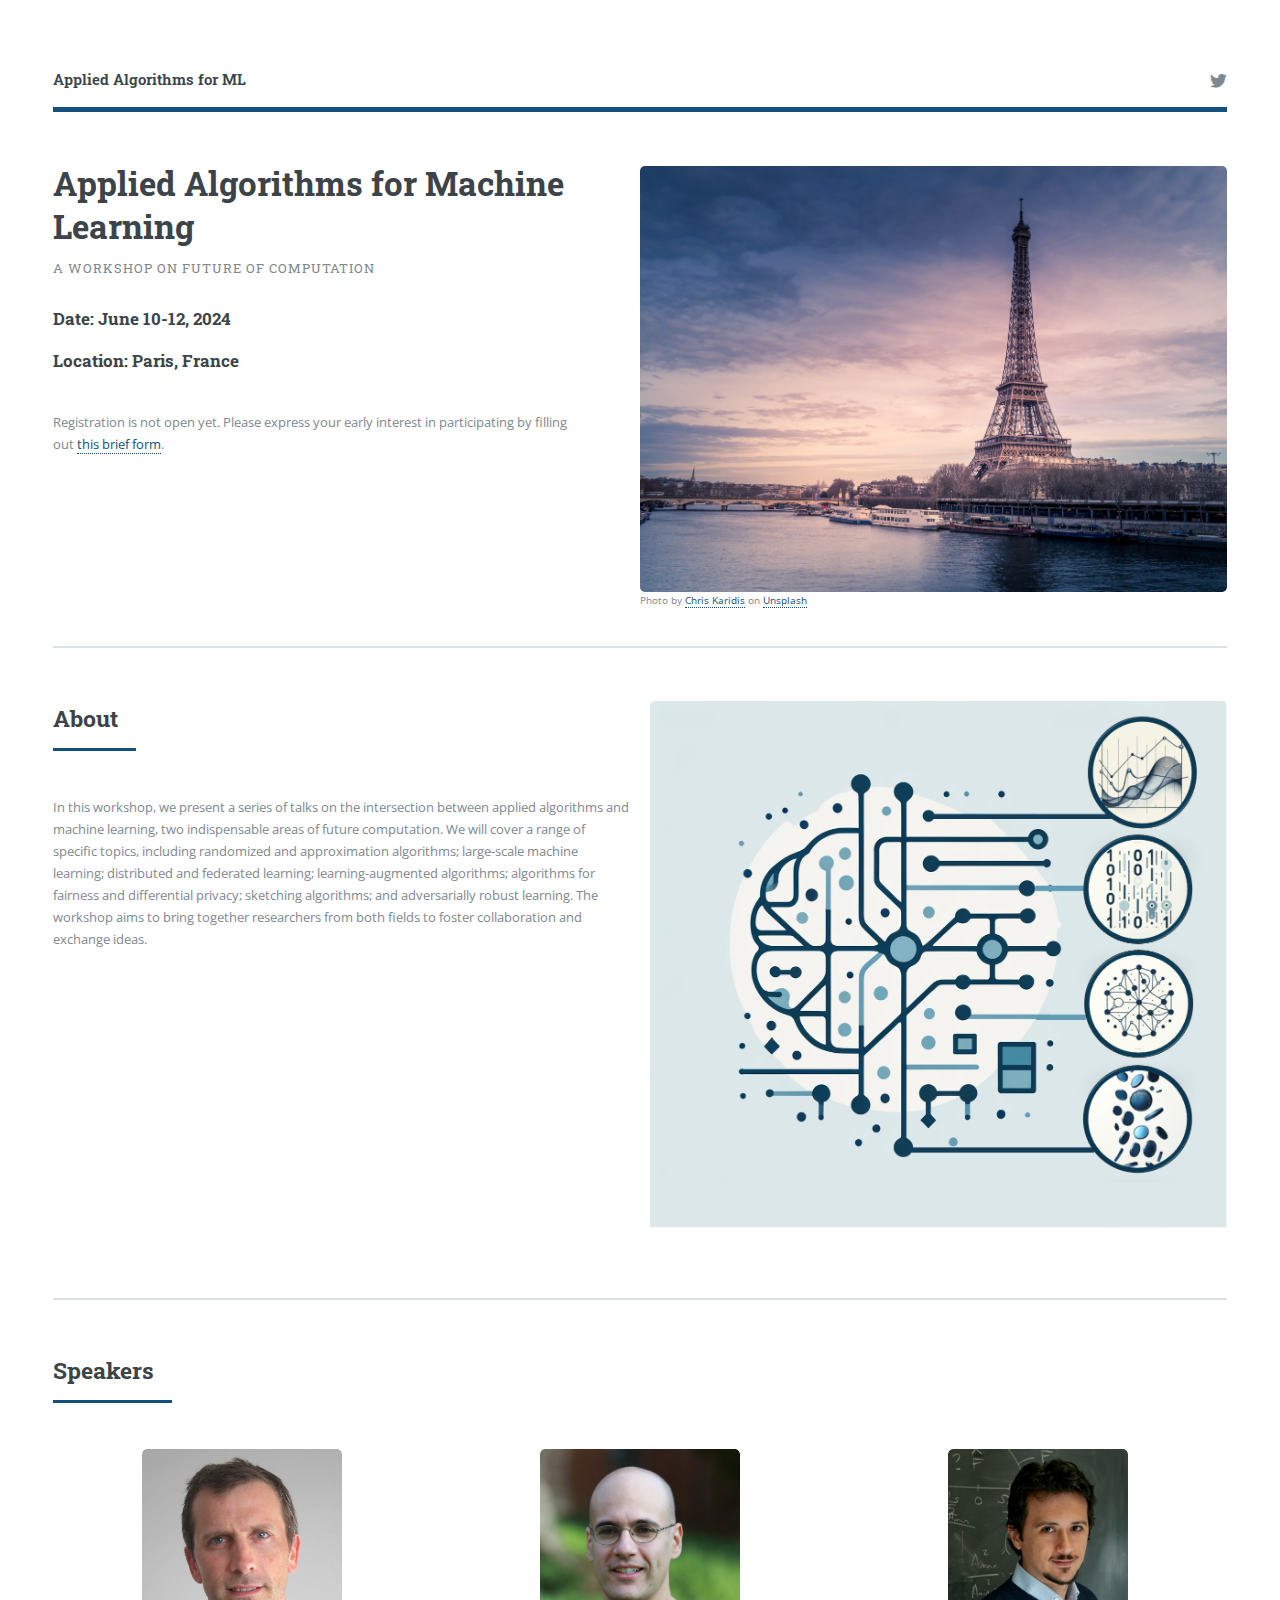
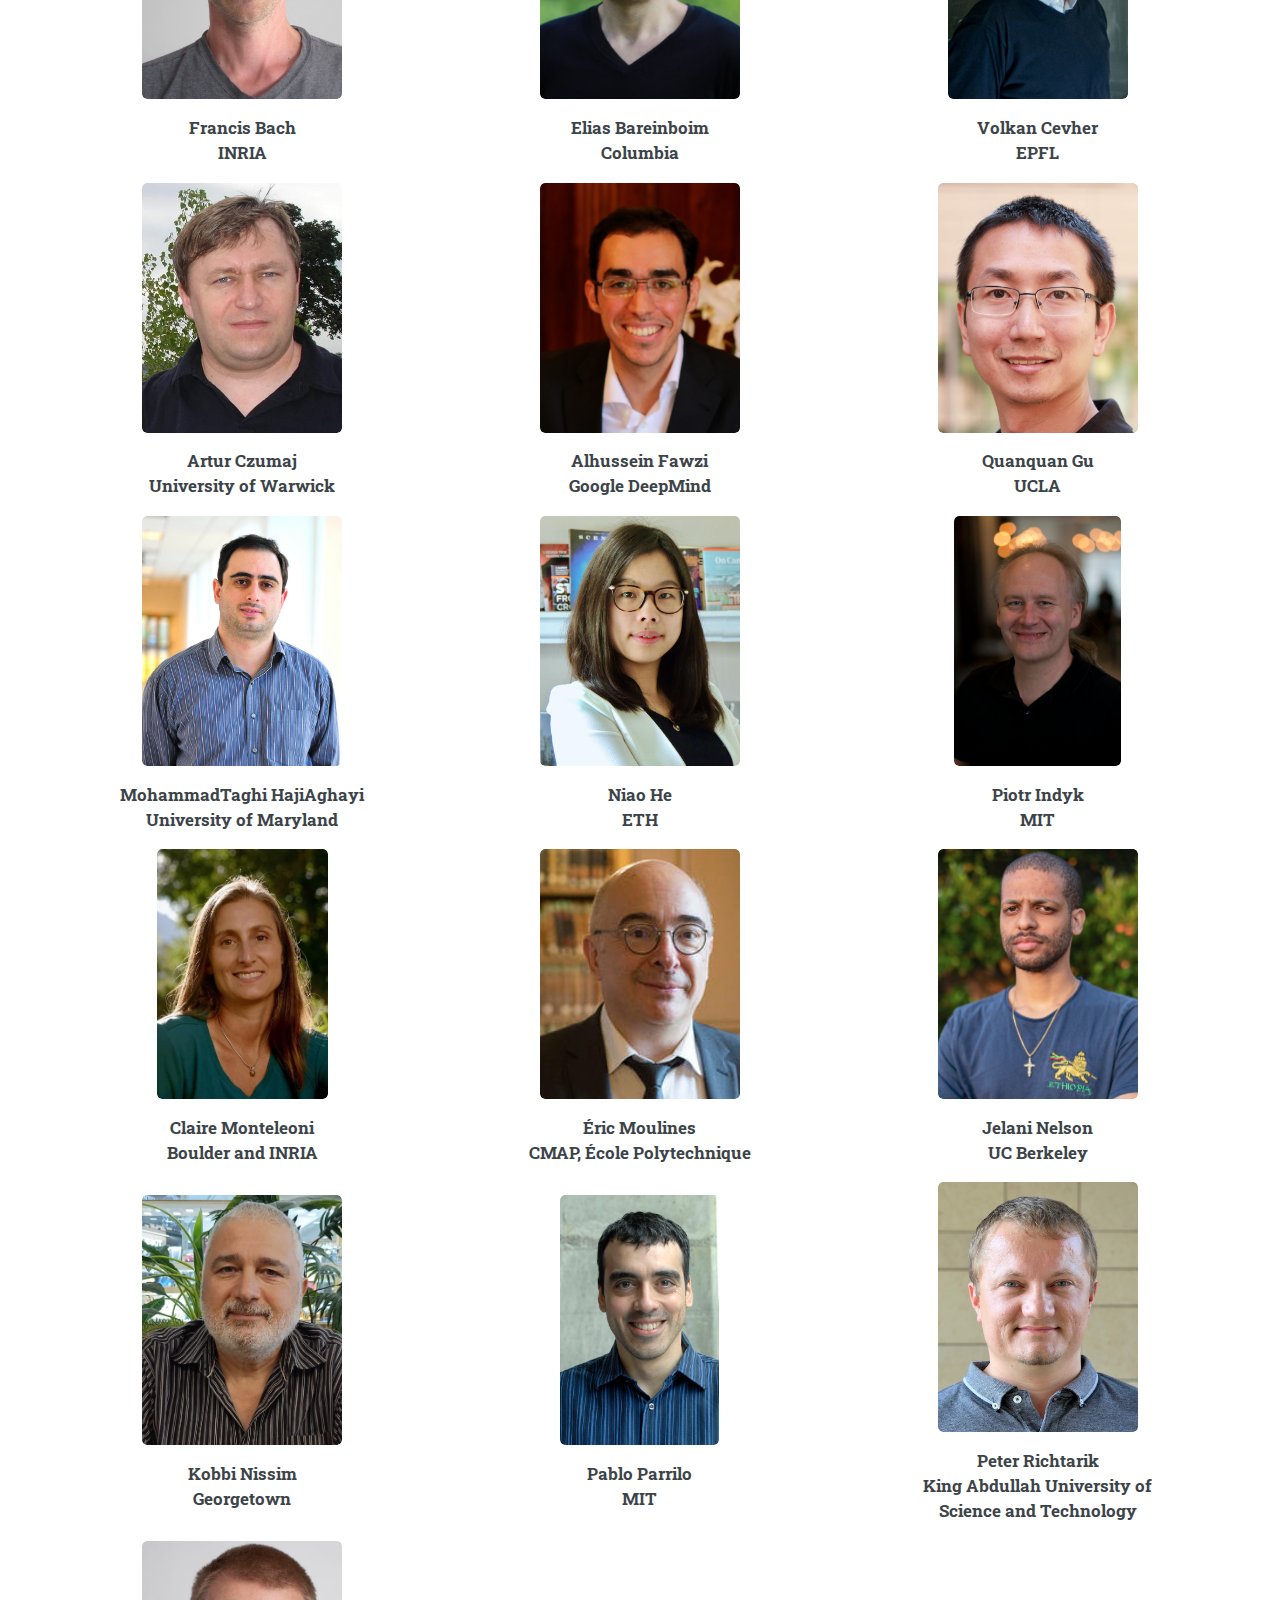
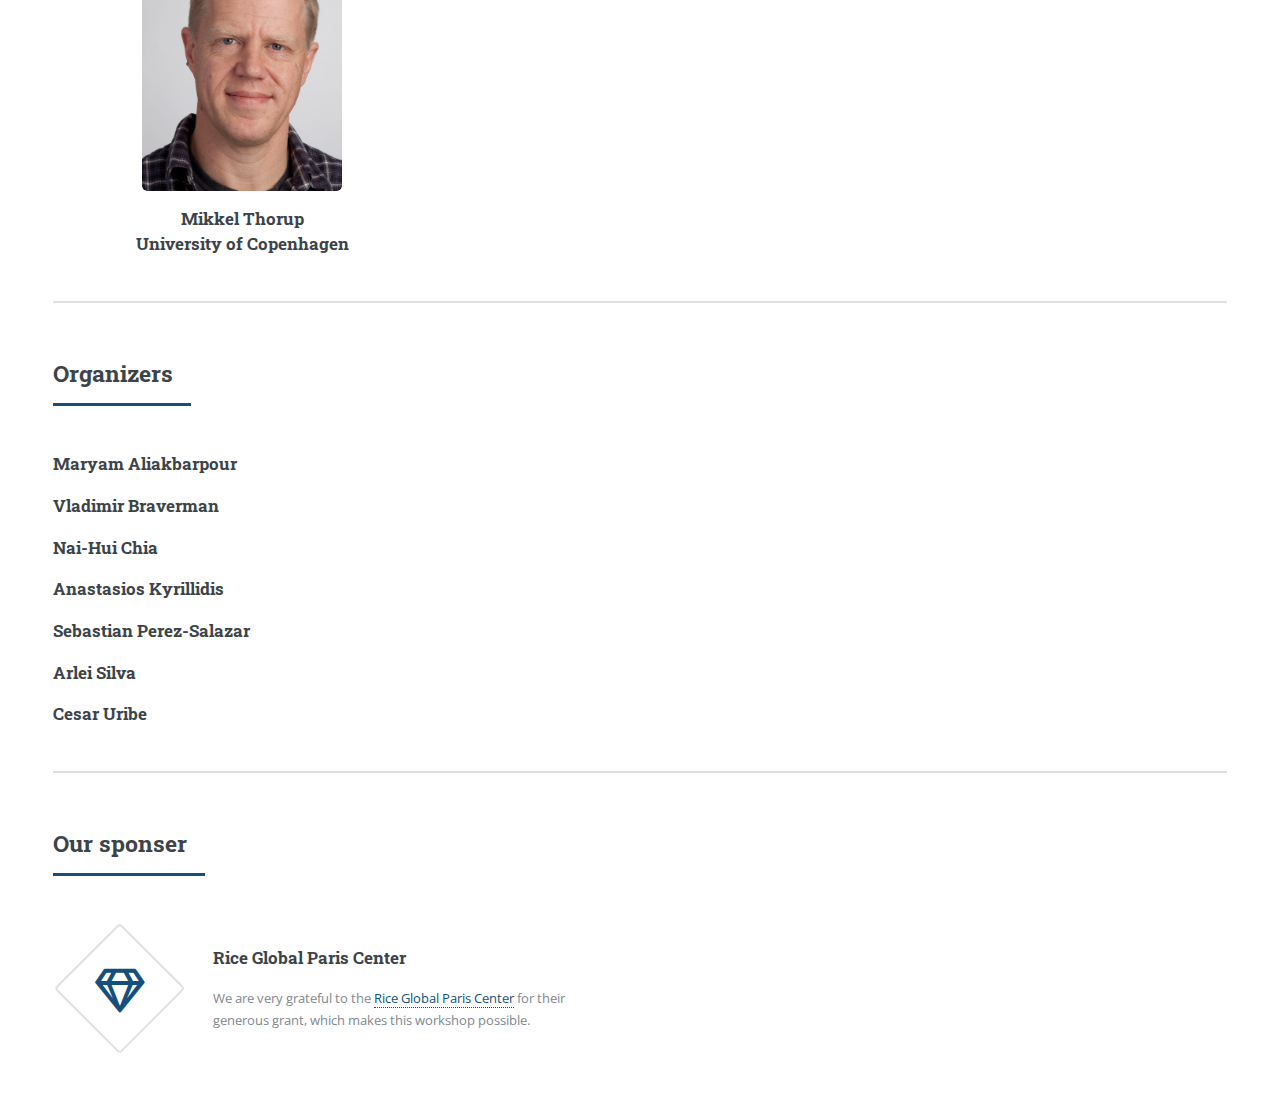
==== commit 6a9f650c: "quanquan added" ====
--- a/index.html
+++ b/index.html
@@ -122,6 +122,13 @@
 												<a href="https://www.fawzi.ai/" class="image"><img src="images/hussein.png" alt="Alhussein"></a>
                                                 <h3><a href="https://www.fawzi.ai/">Alhussein Fawzi</a> <br>Google DeepMind</h3>
 											</div>
+                                            
+											<div class="col-4 col-12-medium center-content">
+												<a href="https://web.cs.ucla.edu/~qgu/" class="image"><img src="images/quanquan.jpeg" alt="Quanquan Gu"></a>
+                                                <h3><a href="https://web.cs.ucla.edu/~qgu/">Quanquan Gu</a> <br>UCLA</h3>
+											</div>
+                                            
+                                            
 											<div class="col-4 col-12-medium center-content">
 												<a href="https://www.cs.umd.edu/~hajiagha/" class="image"><img src="images/Mohammad.jpeg" alt="Mohammad"></a>
                                                 <h3><a href="https://www.cs.umd.edu/~hajiagha/">MohammadTaghi HajiAghayi</a> <br> University of Maryland</h3>
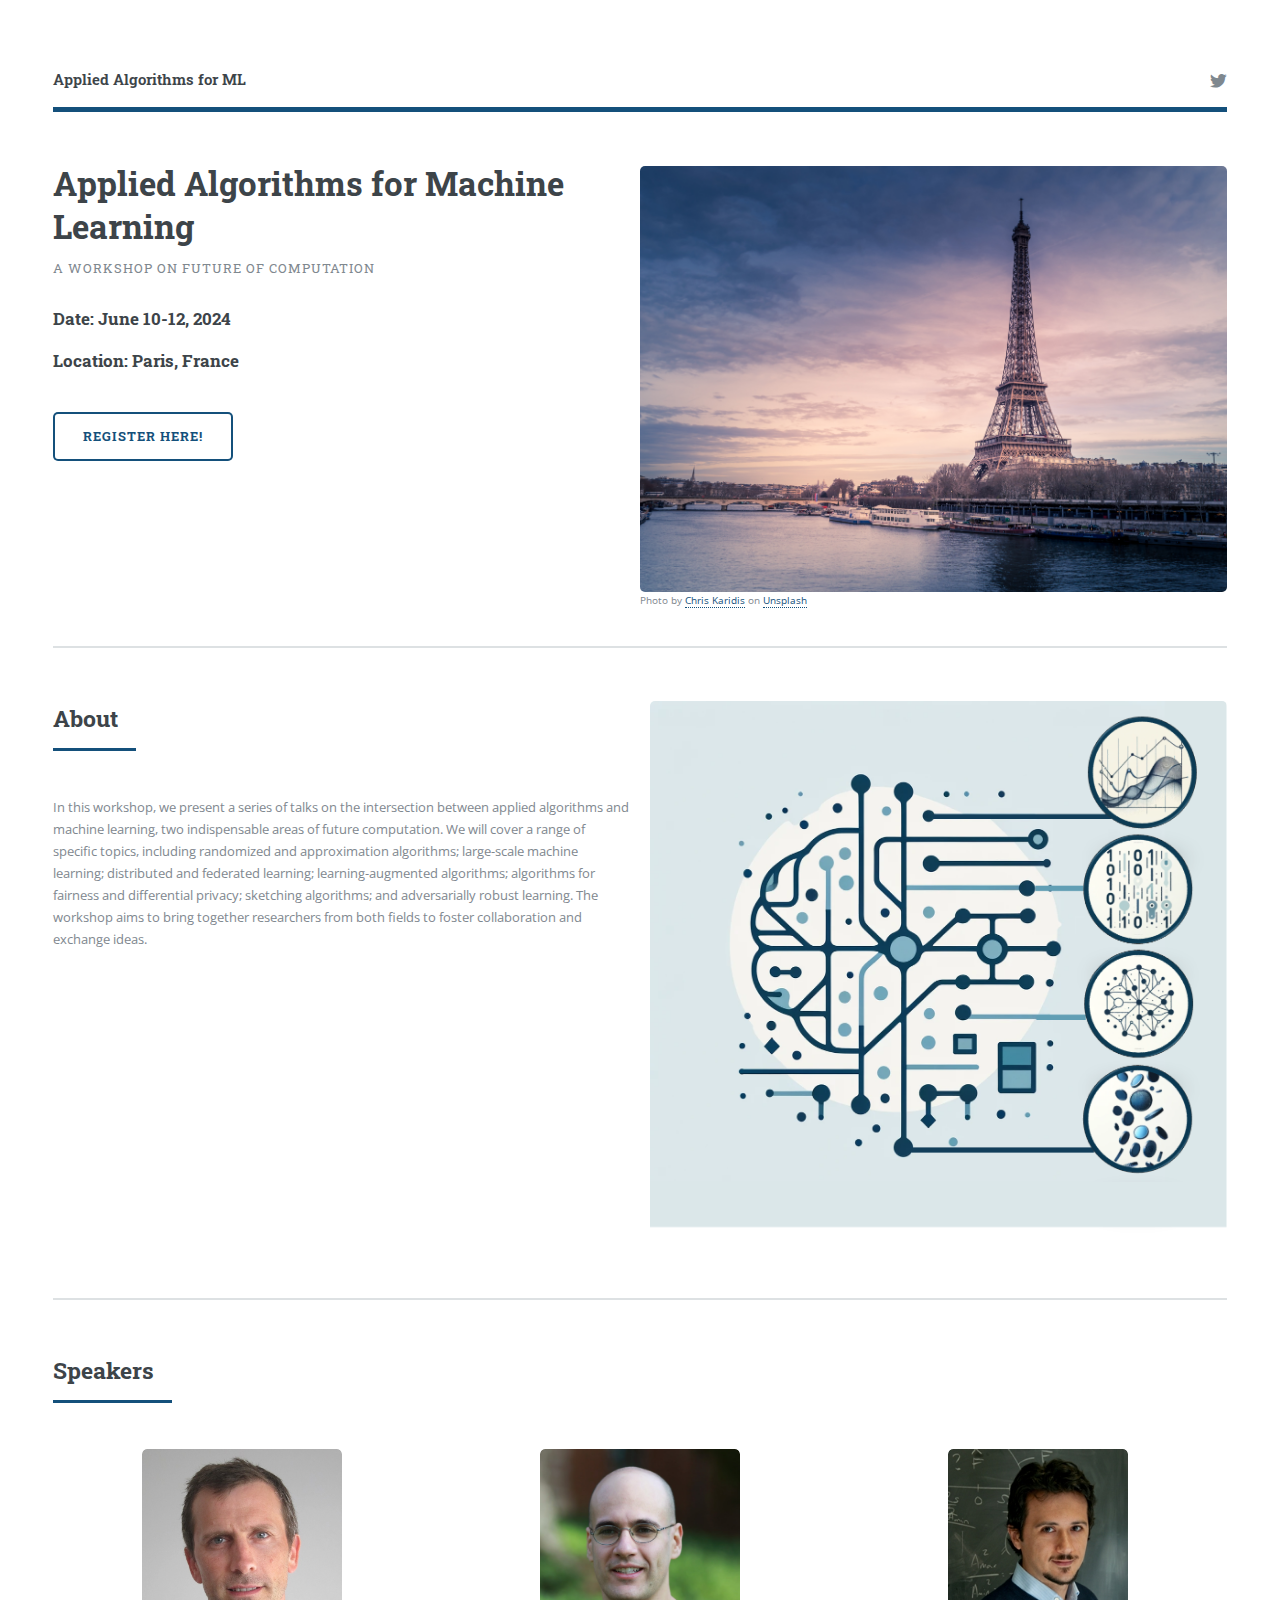
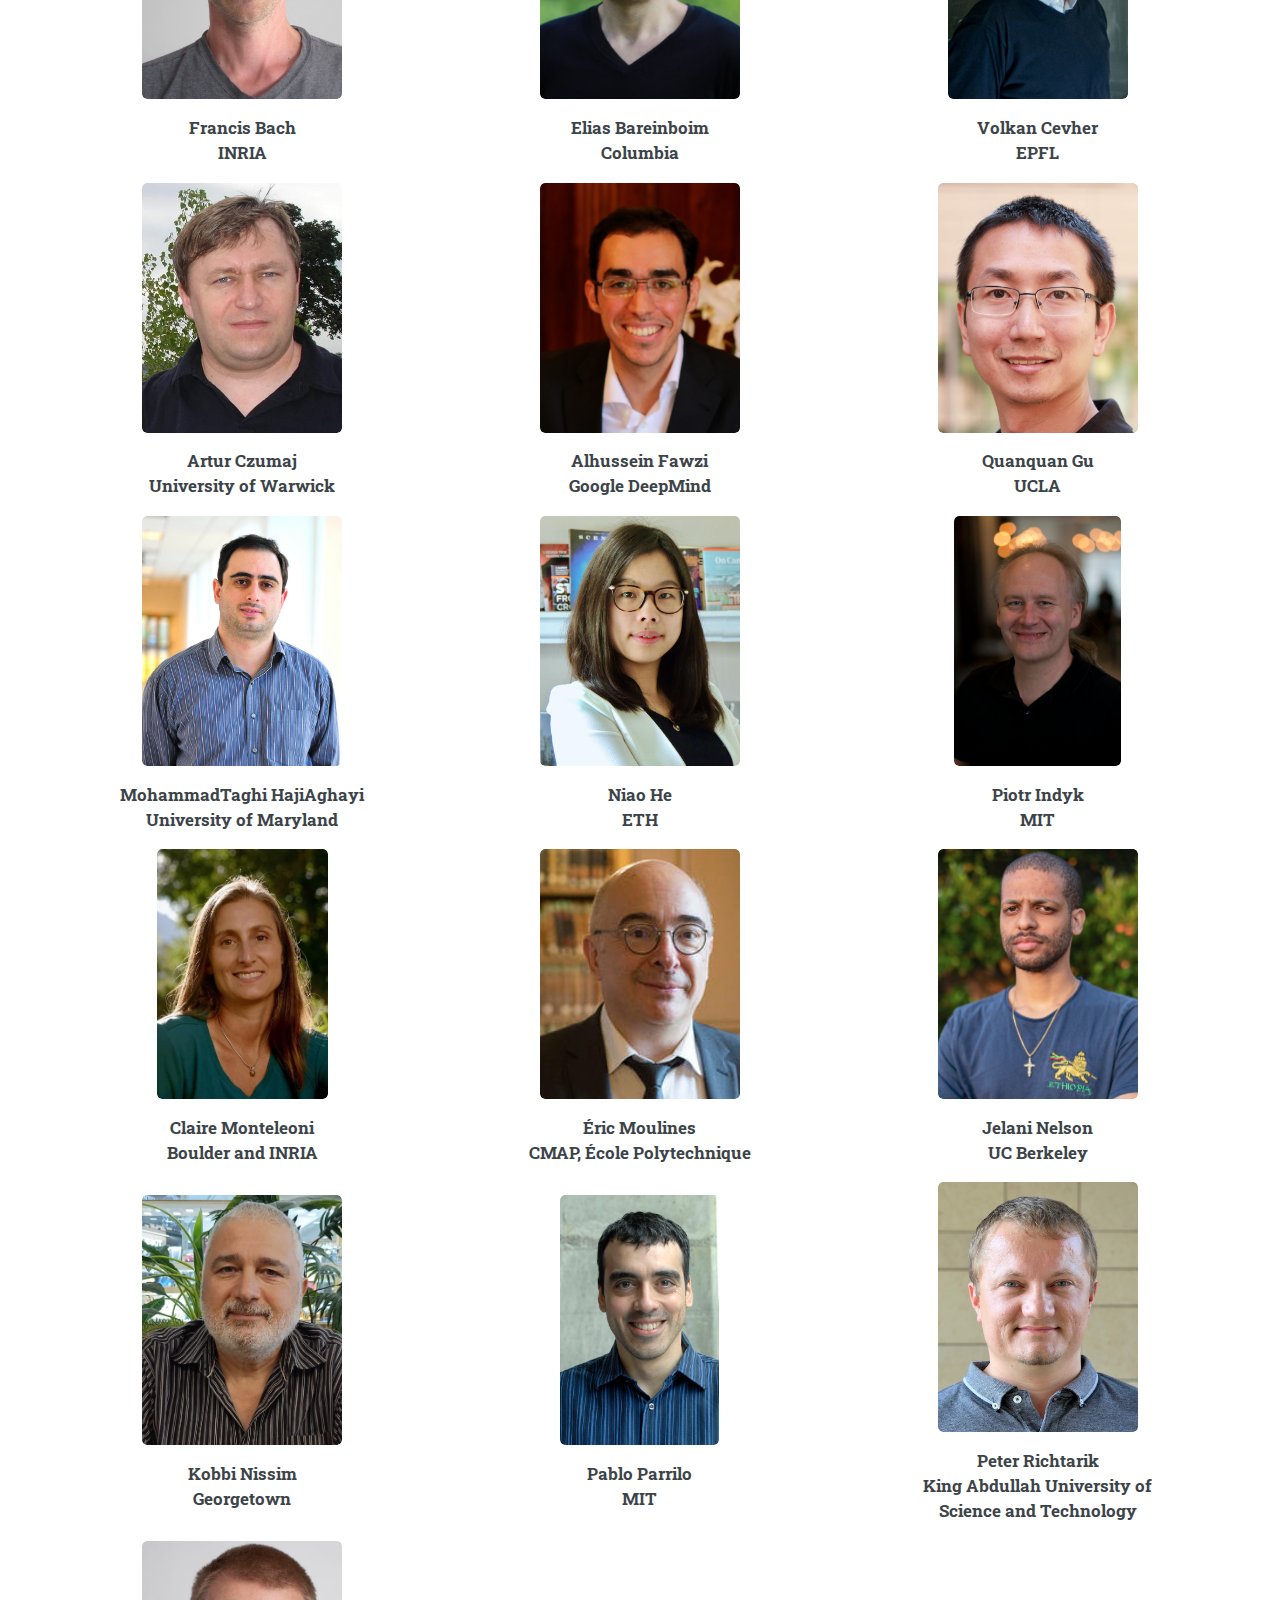
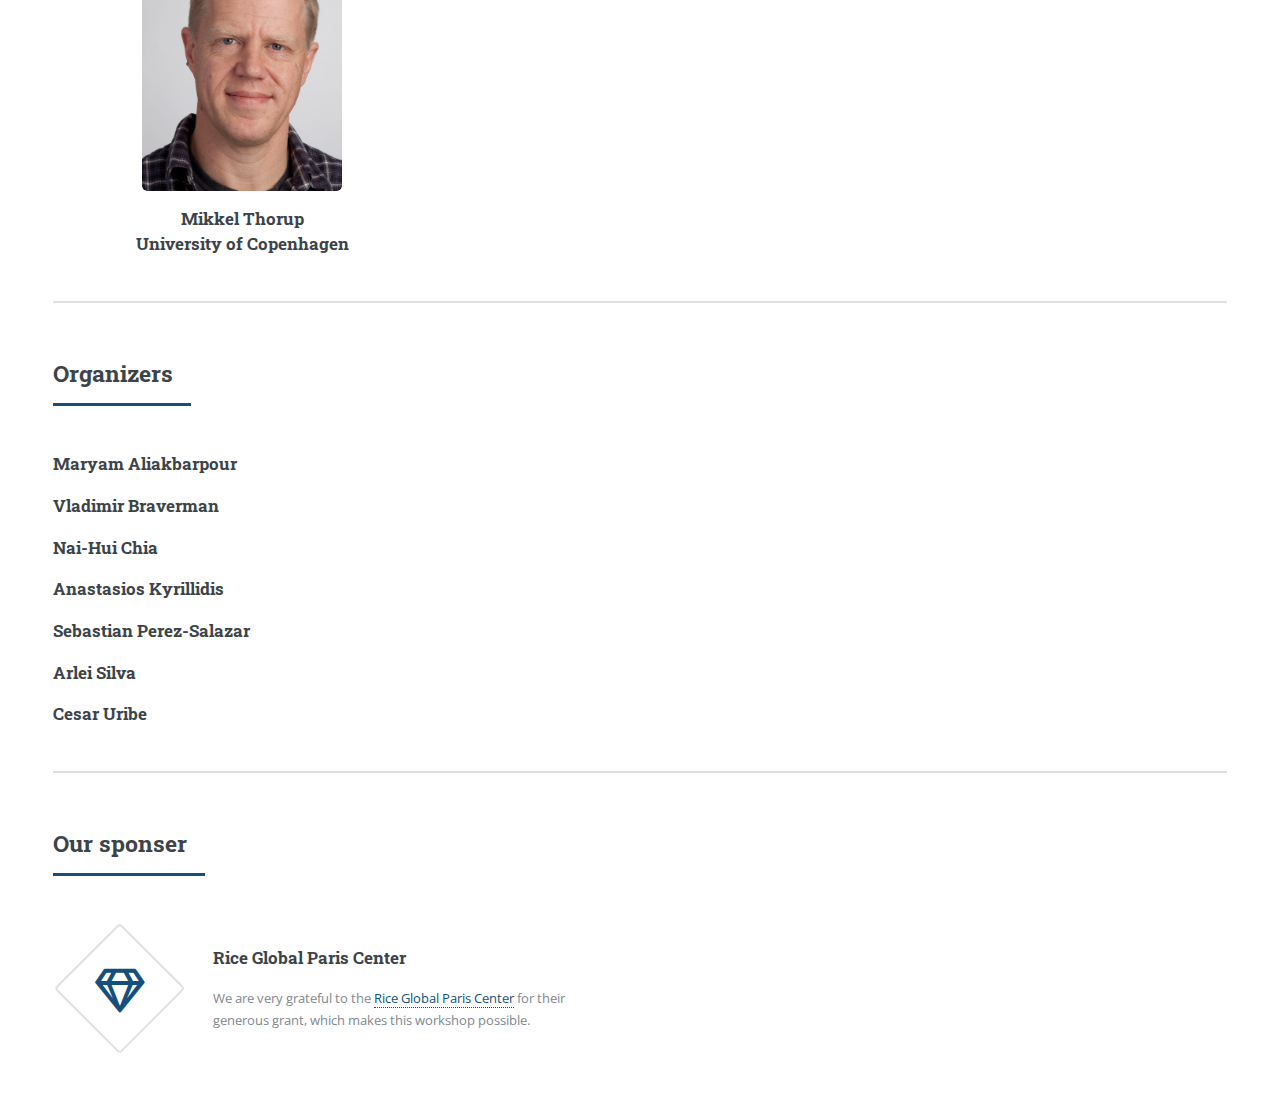
==== commit 548c20b4: "registeration" ====
--- a/index.html
+++ b/index.html
@@ -46,7 +46,7 @@
                                             <h3>Date: June 10-12, 2024</h3>
                                             <h3>Location: Paris, France</h3>
                                             <br>
-                                            Registration is not open yet. Please express your early interest in participating by filling out <a href="https://forms.gle/pv8LvpPP83grEo2o6">this brief form</a>.
+                                            <a href="https://forms.gle/pv8LvpPP83grEo2o6" class="button large">Register here!</a>
                                         
                                             <!--
                                                 <ul class="actions">
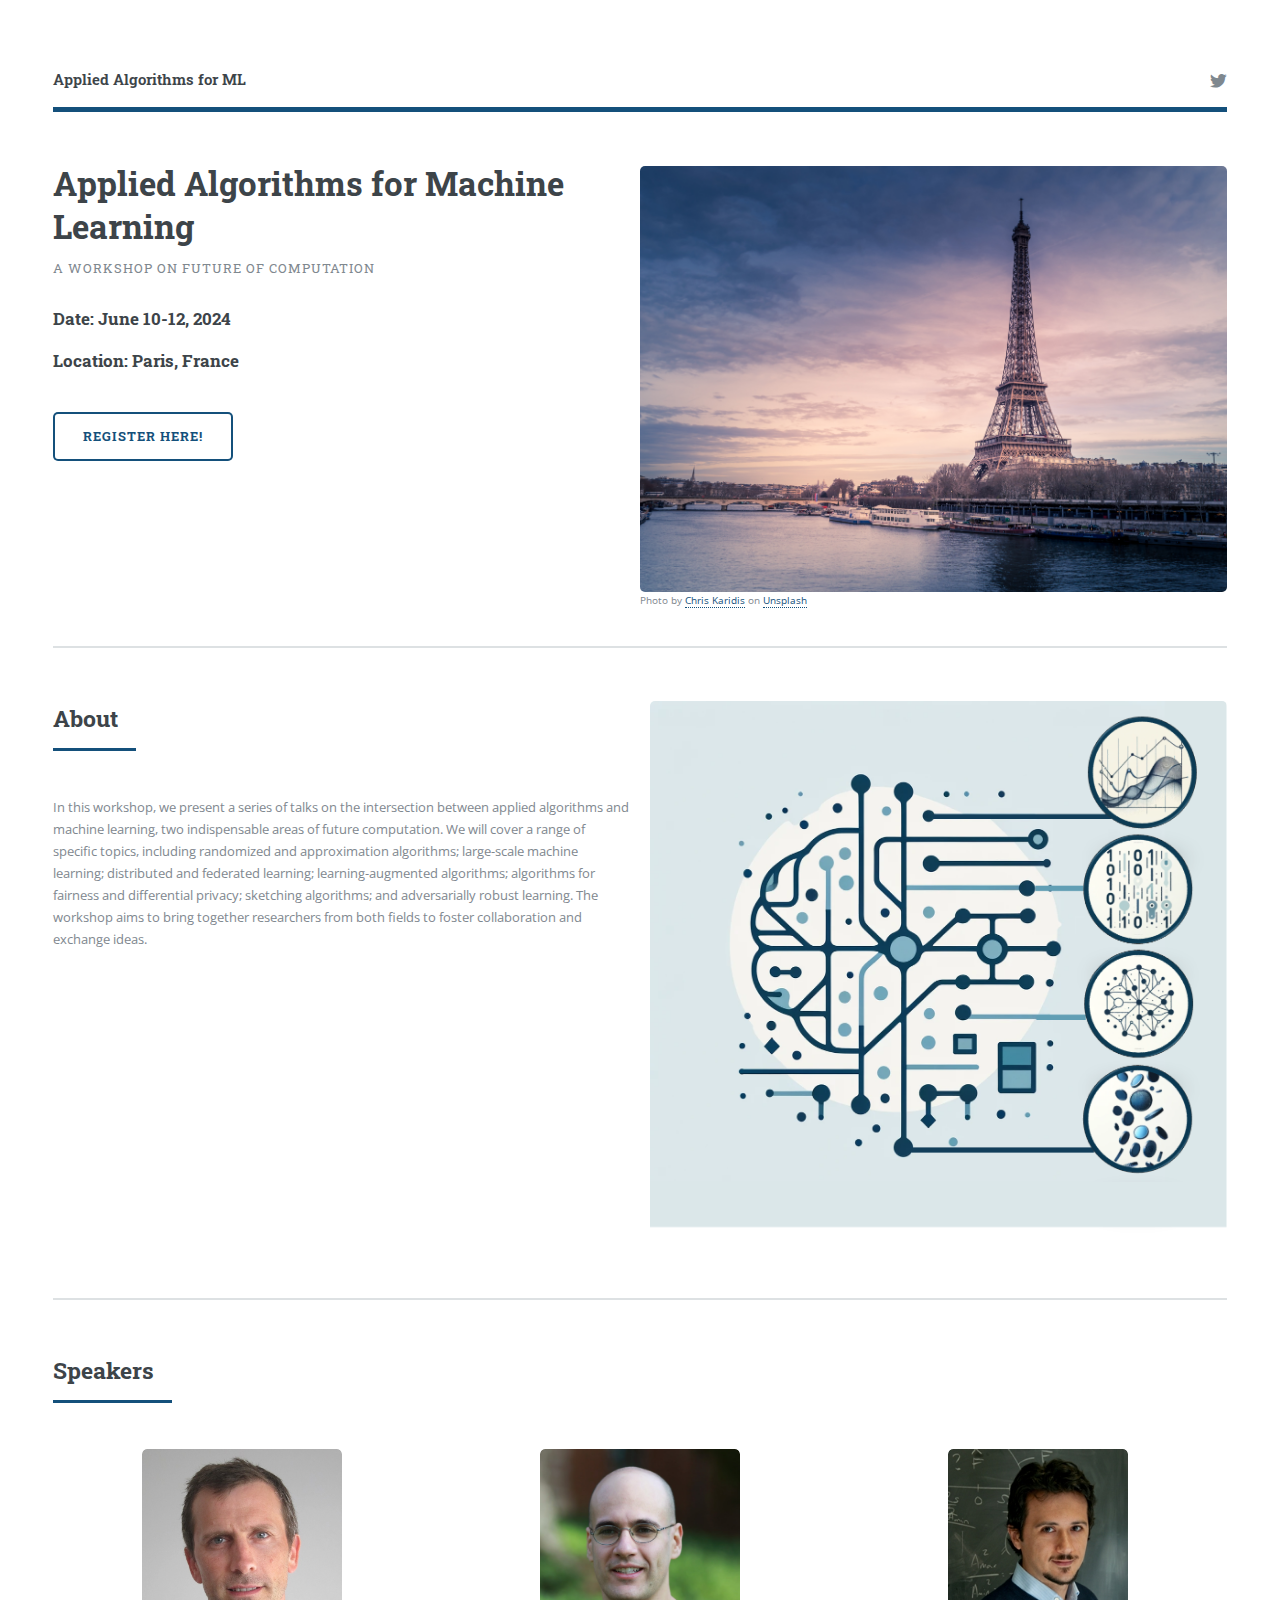
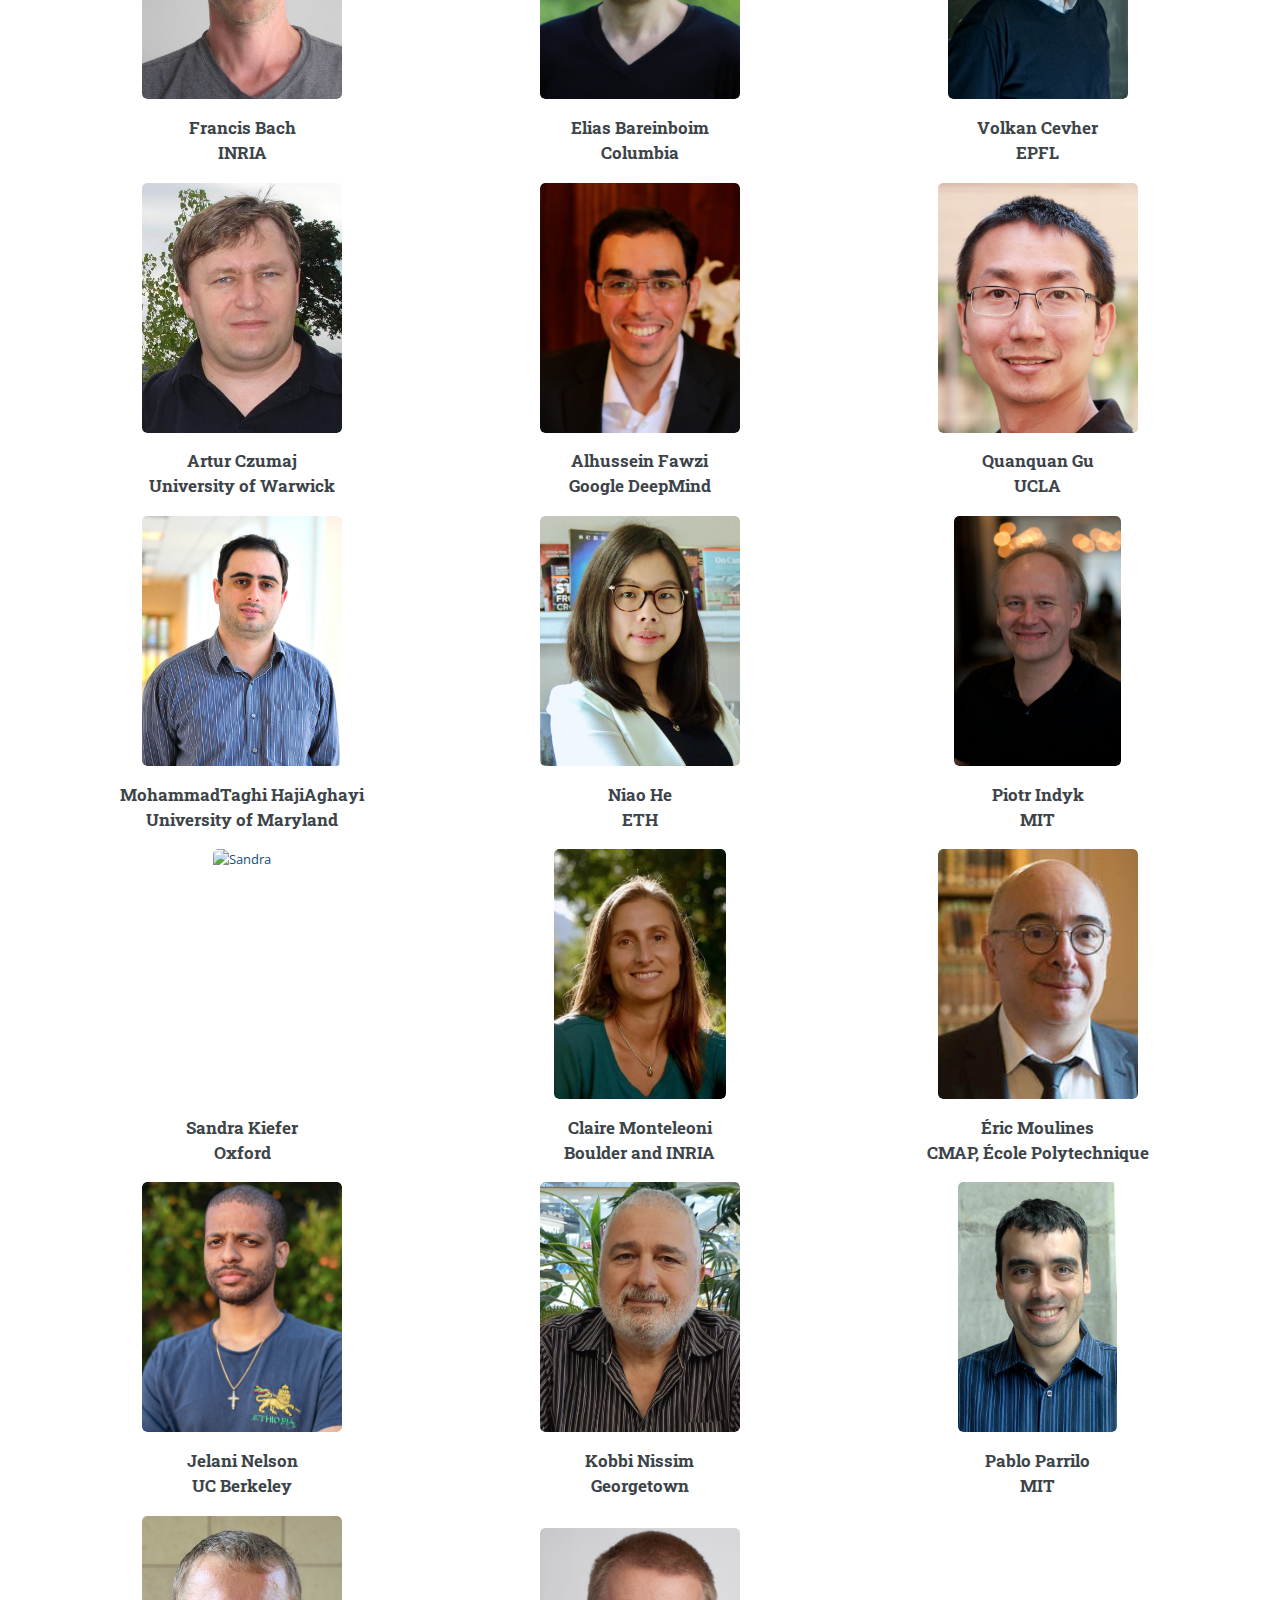
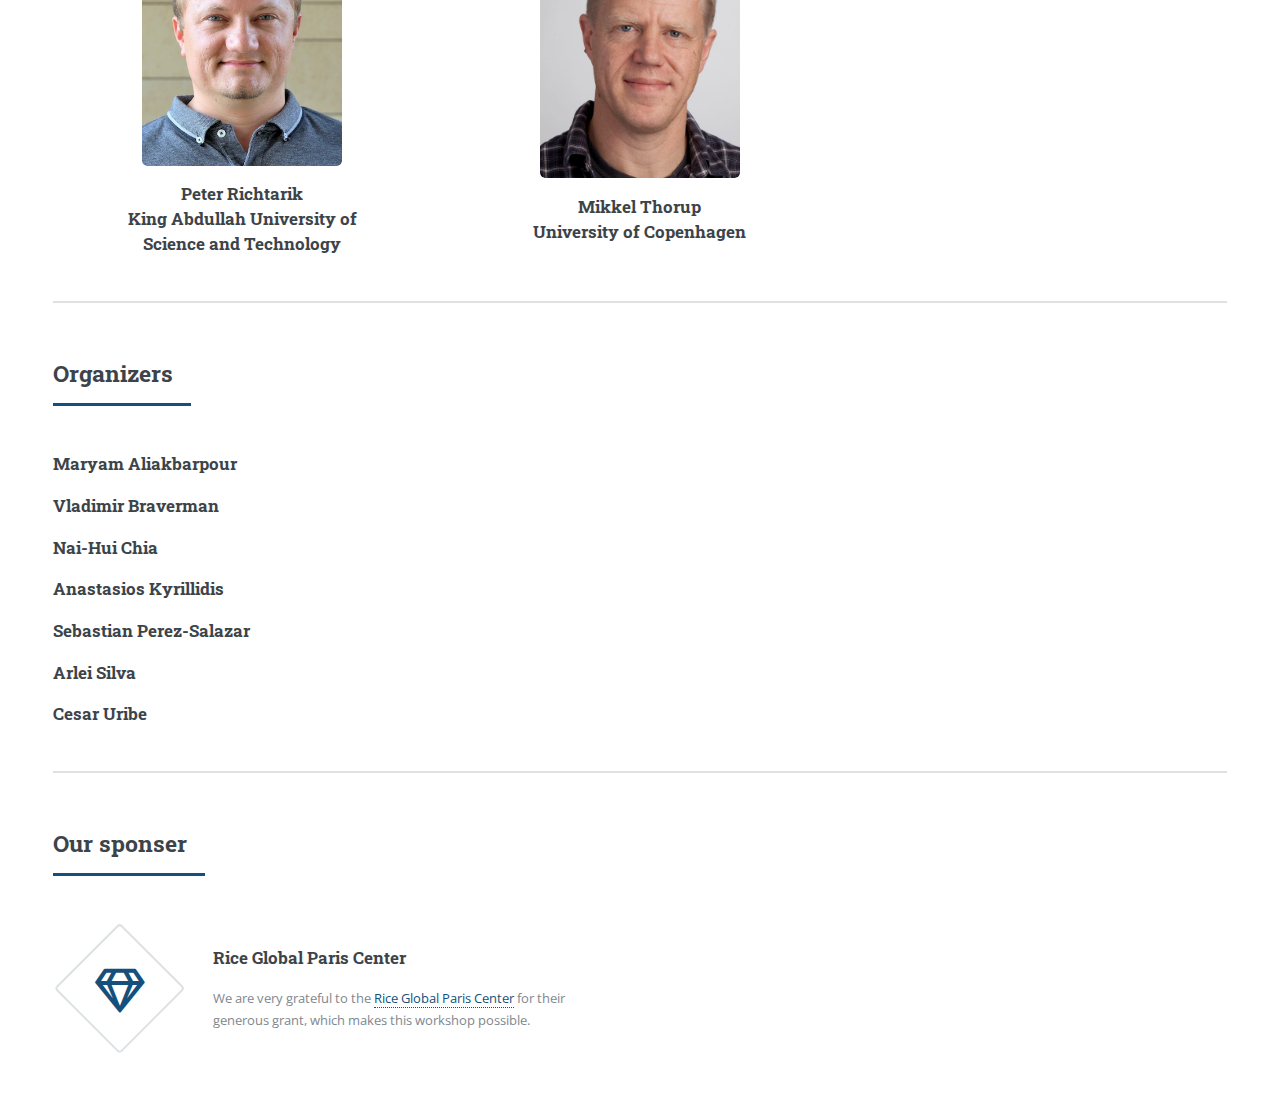
==== commit 8f748ee3: "new speaker" ====
--- a/index.html
+++ b/index.html
@@ -140,6 +140,11 @@
 											<div class="col-4 col-12-medium center-content">
 												<a href="https://people.csail.mit.edu/indyk/" class="image"><img src="images/Piotr.jpeg" alt="Piotr"></a>
                                                 <h3><a href="https://people.csail.mit.edu/indyk/">Piotr Indyk</a> <br> MIT</h3>
+											</div>
+                                            
+                                            <div class="col-4 col-12-medium center-content">
+												<a href="https://www.jesus.ox.ac.uk/about-jesus-college/our-community/people/dr-sandra-kiefer/" class="image"><img src="images/Sandra.jpeg" alt="Sandra"></a>
+                                                <h3><a href="https://www.jesus.ox.ac.uk/about-jesus-college/our-community/people/dr-sandra-kiefer/">Sandra Kiefer</a> <br>Oxford</h3>
 											</div>
                                             
                                             <div class="col-4 col-12-medium center-content">
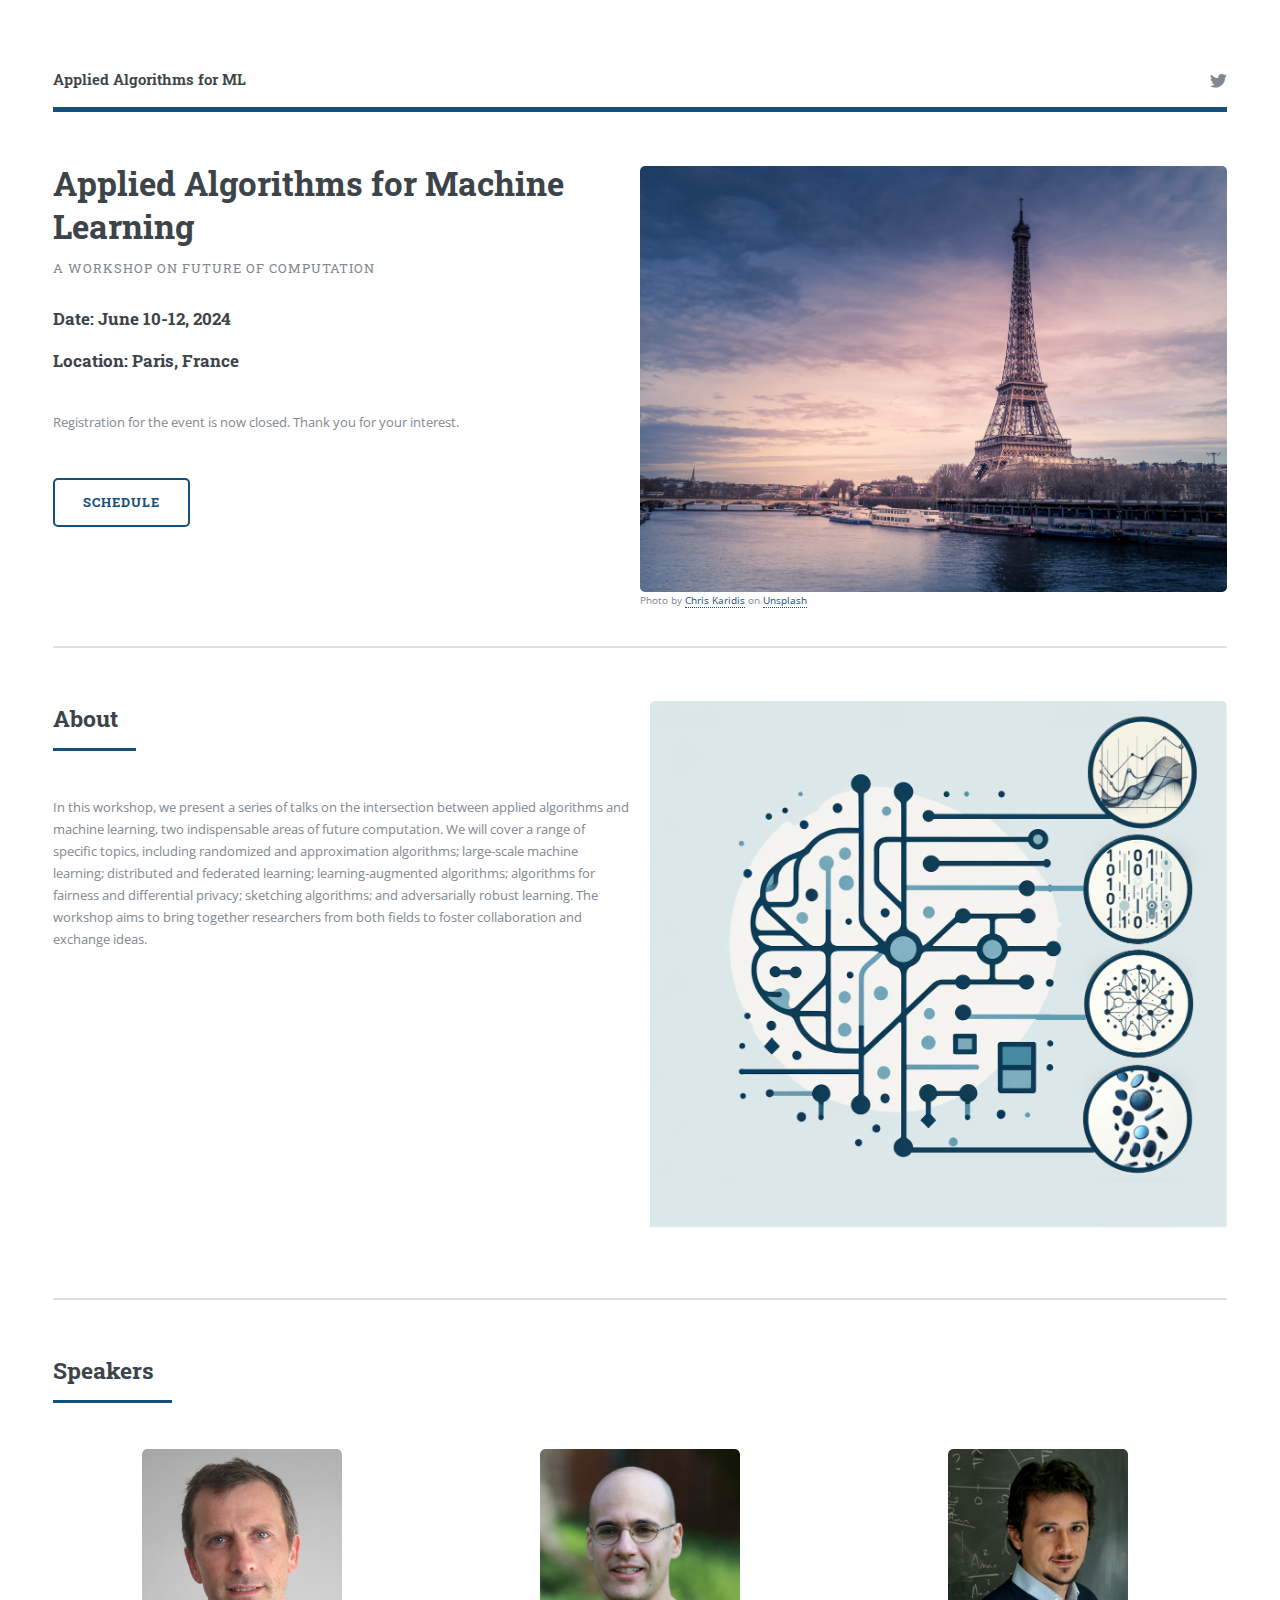
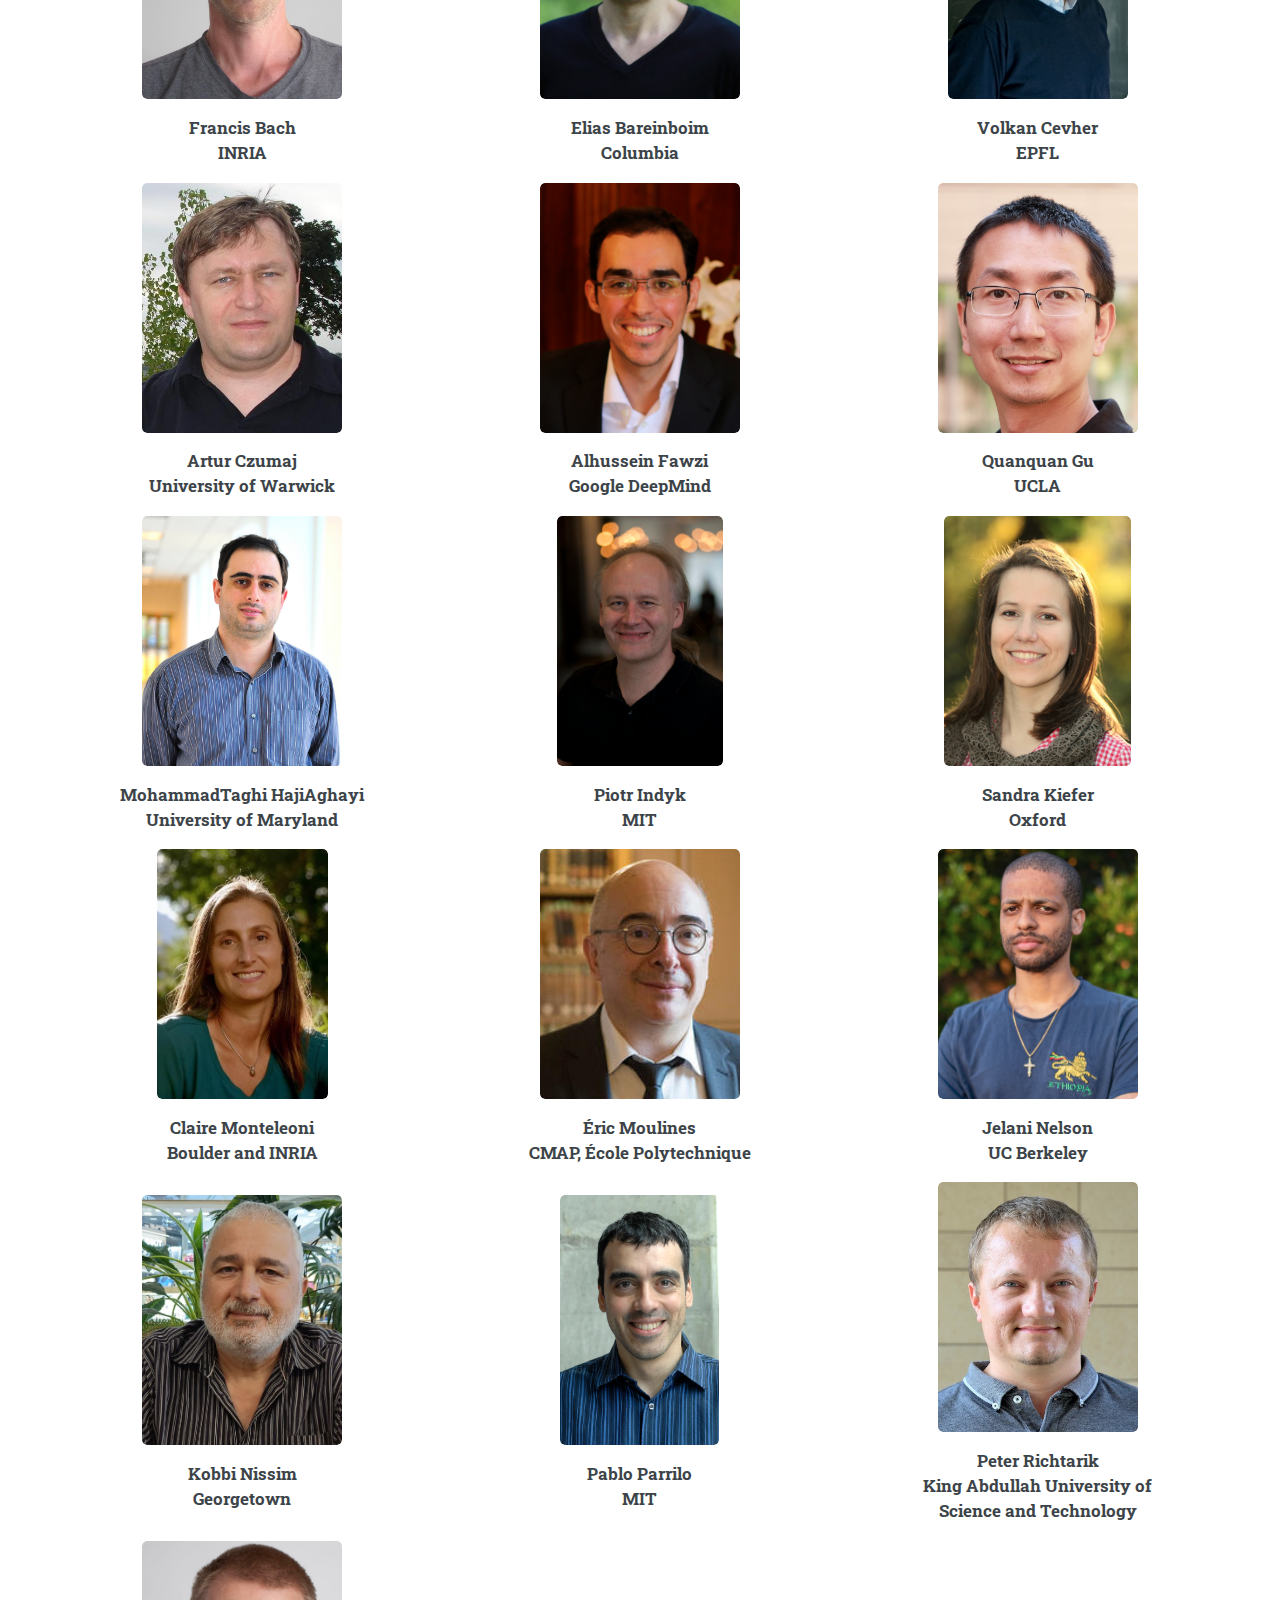
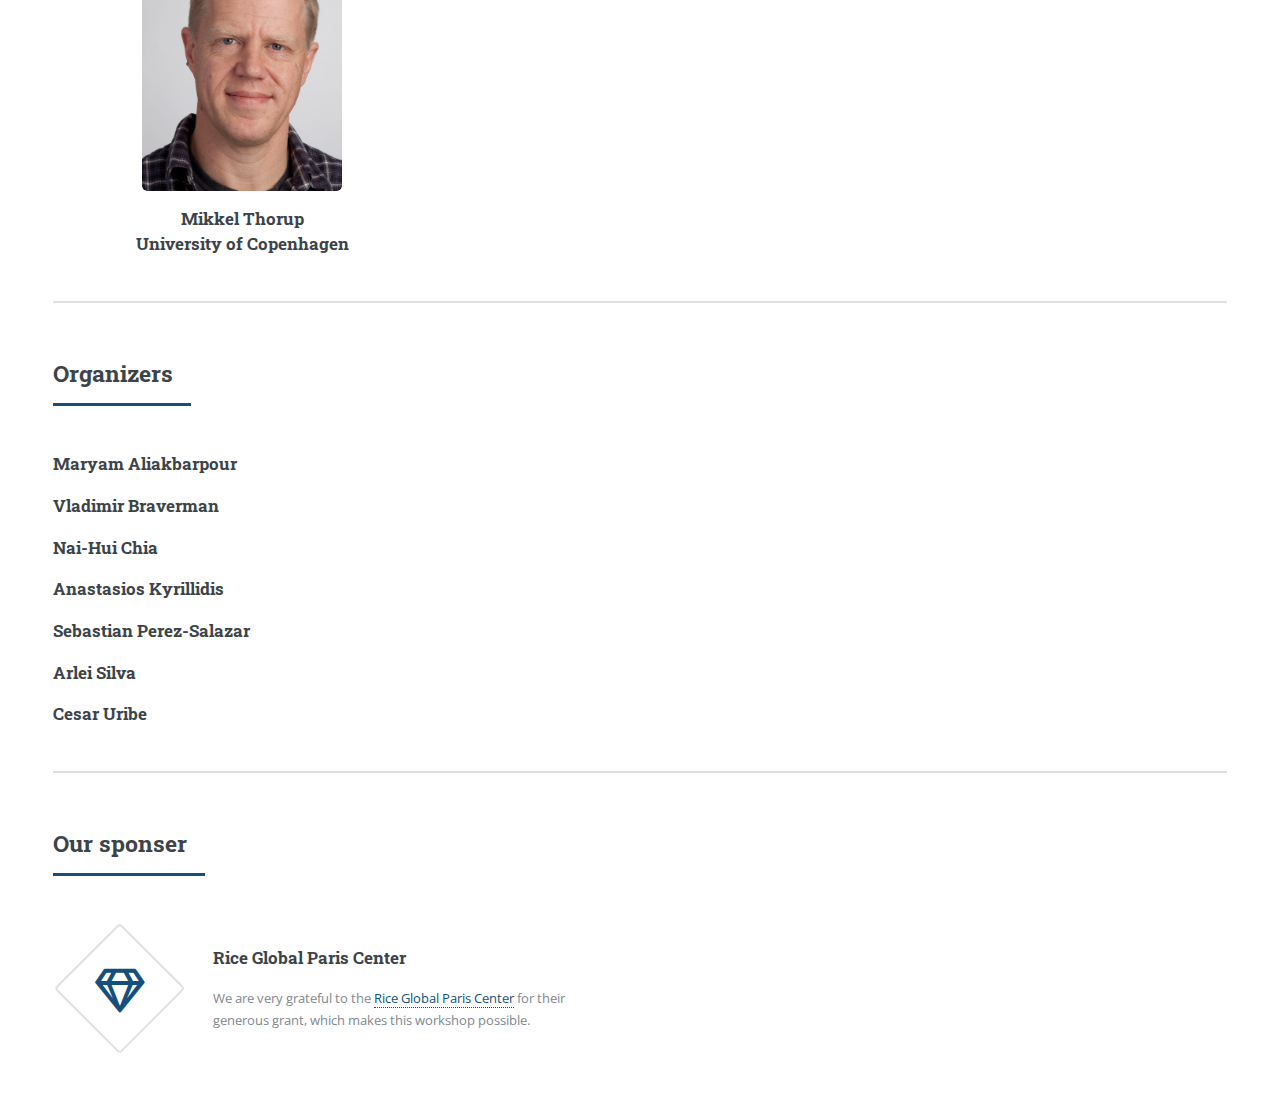
==== commit 5fd433b1: "schedule" ====
--- a/index.html
+++ b/index.html
@@ -46,9 +46,14 @@
                                             <h3>Date: June 10-12, 2024</h3>
                                             <h3>Location: Paris, France</h3>
                                             <br>
-                                            <a href="https://forms.gle/pv8LvpPP83grEo2o6" class="button large">Register here!</a>
+                                            Registration for the event is now closed. Thank you for your interest.
+                                            <br>
+                                            <br>
+                                            <br>
+                                            <a href="schedule.html" class="button large">Schedule</a>
+                                            <!--
+                                                <a href="https://forms.gle/pv8LvpPP83grEo2o6" class="button large">Register here!</a>
                                         
-                                            <!--
                                                 <ul class="actions">
 											     <li><a href="#" class="button large">Register</a></li>
 										    </ul>
@@ -133,10 +138,11 @@
 												<a href="https://www.cs.umd.edu/~hajiagha/" class="image"><img src="images/Mohammad.jpeg" alt="Mohammad"></a>
                                                 <h3><a href="https://www.cs.umd.edu/~hajiagha/">MohammadTaghi HajiAghayi</a> <br> University of Maryland</h3>
 											</div>
-											<div class="col-4 col-12-medium center-content">
+											<!--<div class="col-4 col-12-medium center-content">
 												<a href="https://odi.inf.ethz.ch/niaohe" class="image"><img src="images/Niao.jpeg" alt="Niao"></a>
                                                 <h3><a href="https://odi.inf.ethz.ch/niaohe">Niao He</a> <br> ETH</h3>
 											</div>
+                                            -->
 											<div class="col-4 col-12-medium center-content">
 												<a href="https://people.csail.mit.edu/indyk/" class="image"><img src="images/Piotr.jpeg" alt="Piotr"></a>
                                                 <h3><a href="https://people.csail.mit.edu/indyk/">Piotr Indyk</a> <br> MIT</h3>
@@ -245,7 +251,9 @@
 									</header>
 									<ul>
 										<li><a href="index.html">Home</a></li>
+                                        <li><a href="schedule.html">Schedule</a></li>
 										<li><a href="travel.html">Travel Information</a></li>
+                                        
 										<!--
                                             <li>
 											<span class="opener">Submenu</span>
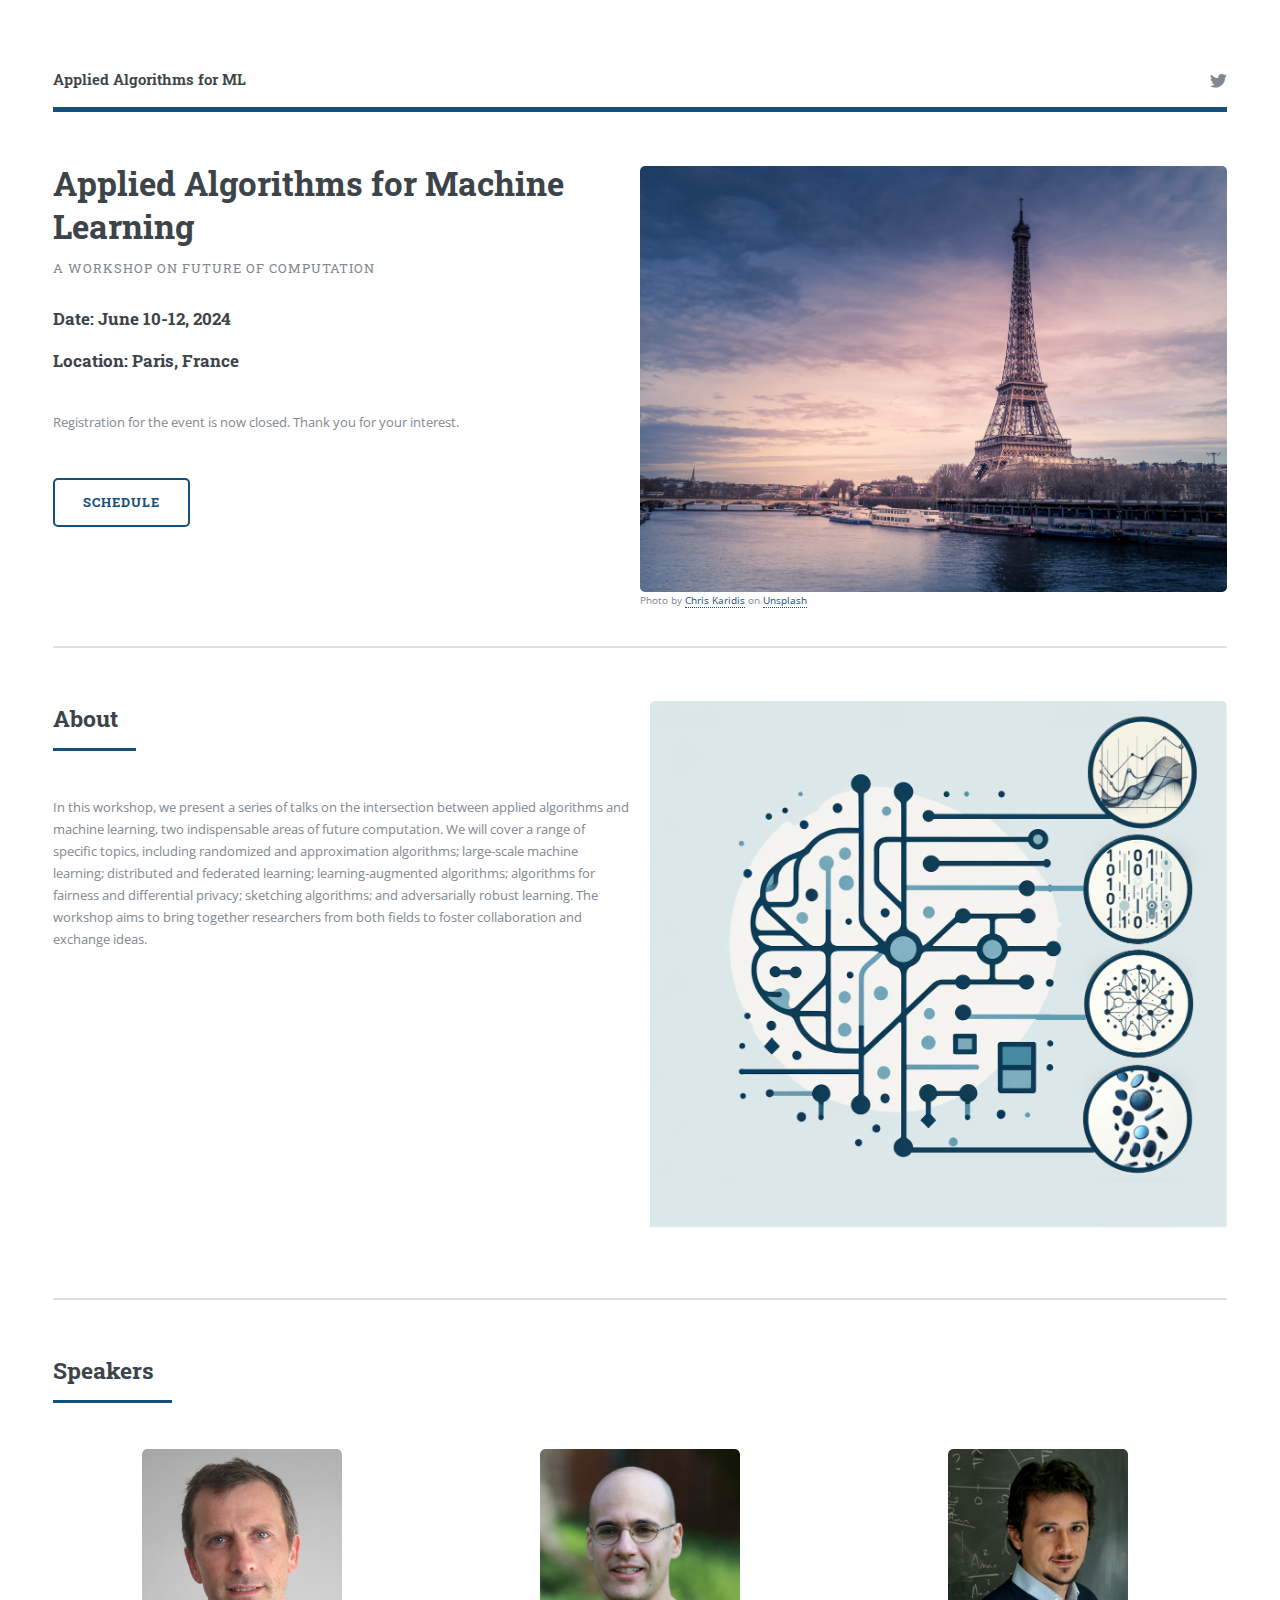
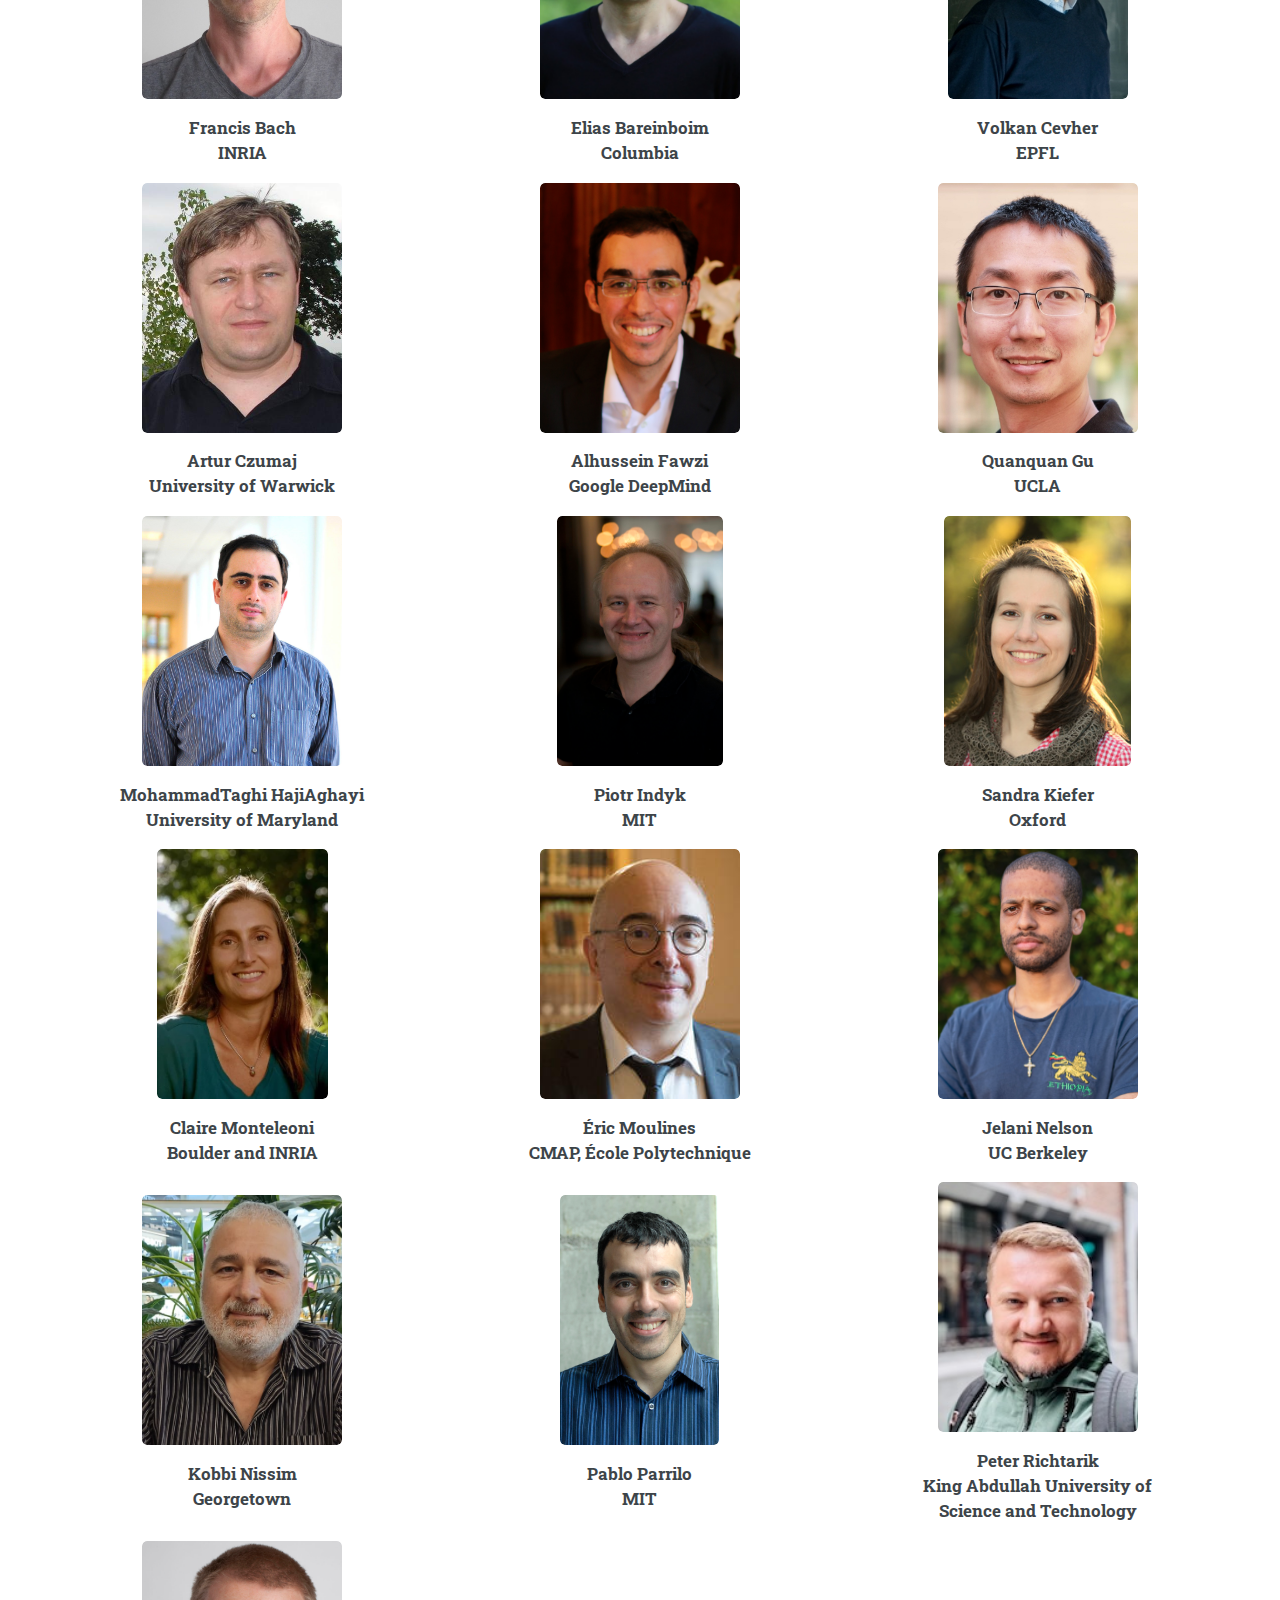
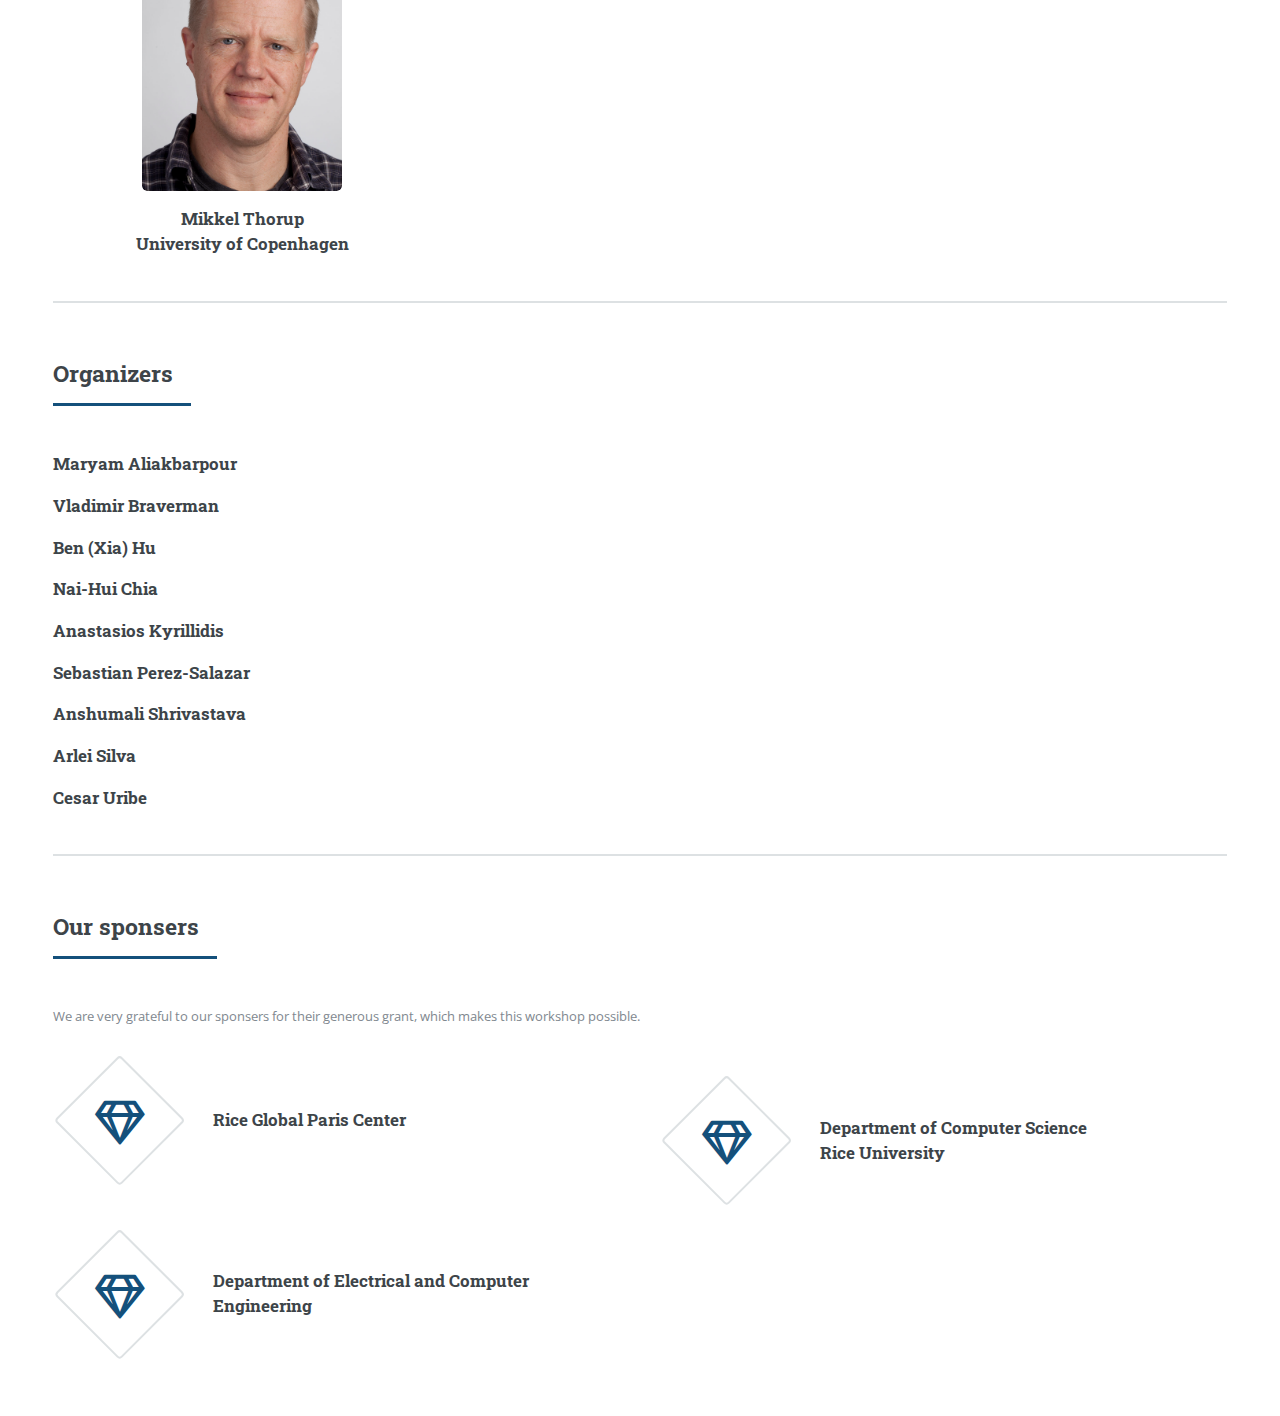
==== commit 8c5423b3: "minor updates" ====
--- a/index.html
+++ b/index.html
@@ -51,6 +51,7 @@
                                             <br>
                                             <br>
                                             <a href="schedule.html" class="button large">Schedule</a>
+                                            
                                             <!--
                                                 <a href="https://forms.gle/pv8LvpPP83grEo2o6" class="button large">Register here!</a>
                                         
@@ -203,26 +204,47 @@
                                     <h2>Organizers</h2>  
                                 </header>
                                 <div class="content">
+
+
                                     <h3><a href="https://maryamaliakbarpour.com">Maryam Aliakbarpour</a></h3>
                                     <h3><a href="https://cs.rice.edu/~vb21/">Vladimir Braverman</a></h3>
+                                    <h3><a href="https://cs.rice.edu/~xh37/"> Ben (Xia) Hu</a></h3>
                                     <h3><a href="https://sites.google.com/view/naihuichia">Nai-Hui Chia</a></h3>
                                     <h3><a href="https://akyrillidis.github.io/about/">Anastasios Kyrillidis</a></h3>
                                     <h3><a href="https://sperez.rice.edu
                                     ">Sebastian Perez-Salazar</a></h3>
+                                    <h3><a href="https://www.cs.rice.edu/~as143/">
+                                    Anshumali Shrivastava</a></h3>
                                     <h3><a href="https://cs.rice.edu/~al110/">Arlei Silva</a></h3>
                                     <h3><a href="https://cauribe.rice.edu">Cesar Uribe</a></h3>
                                 </div>
                             </section>
                             <section>
                                 <header class="major">
-										<h2>Our sponser</h2>
+										<h2>Our sponsers</h2>
 								</header>
+                                    <p>We are very grateful to our sponsers for their generous grant, which makes this workshop possible.<p>
+                                
+
                                 <div class="features">
 										<article>
 											<span class="icon fa-gem"></span>
 											<div class="content">
 												<h3><a href="https://global.rice.edu/pariscenter" target="_blank">Rice Global Paris Center</a></h3>
-												<p>We are very grateful to the <a href="https://global.rice.edu/pariscenter" target="_blank">Rice Global Paris Center</a> for their generous grant, which makes this workshop possible.</p>
+											</div>
+										</article>
+                                    <article>
+											<span class="icon fa-gem"></span>
+											<div class="content">
+												<h3><a href="https://csweb.rice.edu" target="_blank">Department of Computer Science <br> Rice University</a></h3>
+											</div>
+										</article>
+                                    <article>
+											<span class="icon fa-gem"></span>
+											<div class="content">
+												<h3><a href="https://eceweb.rice.edu" target="_blank">Department of Electrical and Computer Engineering
+ 
+</a></h3>
 											</div>
 										</article>
 									</div>
--- a/assets/css/main.css
+++ b/assets/css/main.css
@@ -2293,3 +2293,32 @@
     border-top: 0;
     margin-top: 0;
     padding-top: 0; }
+
+
+
+
+
+        table {
+            width: 100%;
+            table-layout: fixed; /* Fixes the layout of the table columns */
+        }
+
+        table td {
+            position: relative;
+        }
+
+        .abstract-content {
+            display: none; /* Initially hide the abstract content */
+            overflow: hidden; /* Prevent content from overflowing */
+            text-overflow: ellipsis; /* Add ellipsis if content overflows */
+            white-space: nowrap; /* Prevent text from wrapping */
+            width: 100%; /* Ensure the content takes up the full width of the cell */
+            box-sizing: border-box; /* Ensure padding and borders are included in the element's total width and height */
+            text-align: justify; /* Justify the text */
+        }
+
+        .abstract-content.expanded {
+            display: block; /* Show the abstract content when expanded */
+            white-space: normal; /* Allow text to wrap */
+            text-align: justify; /* Justify the text */
+        }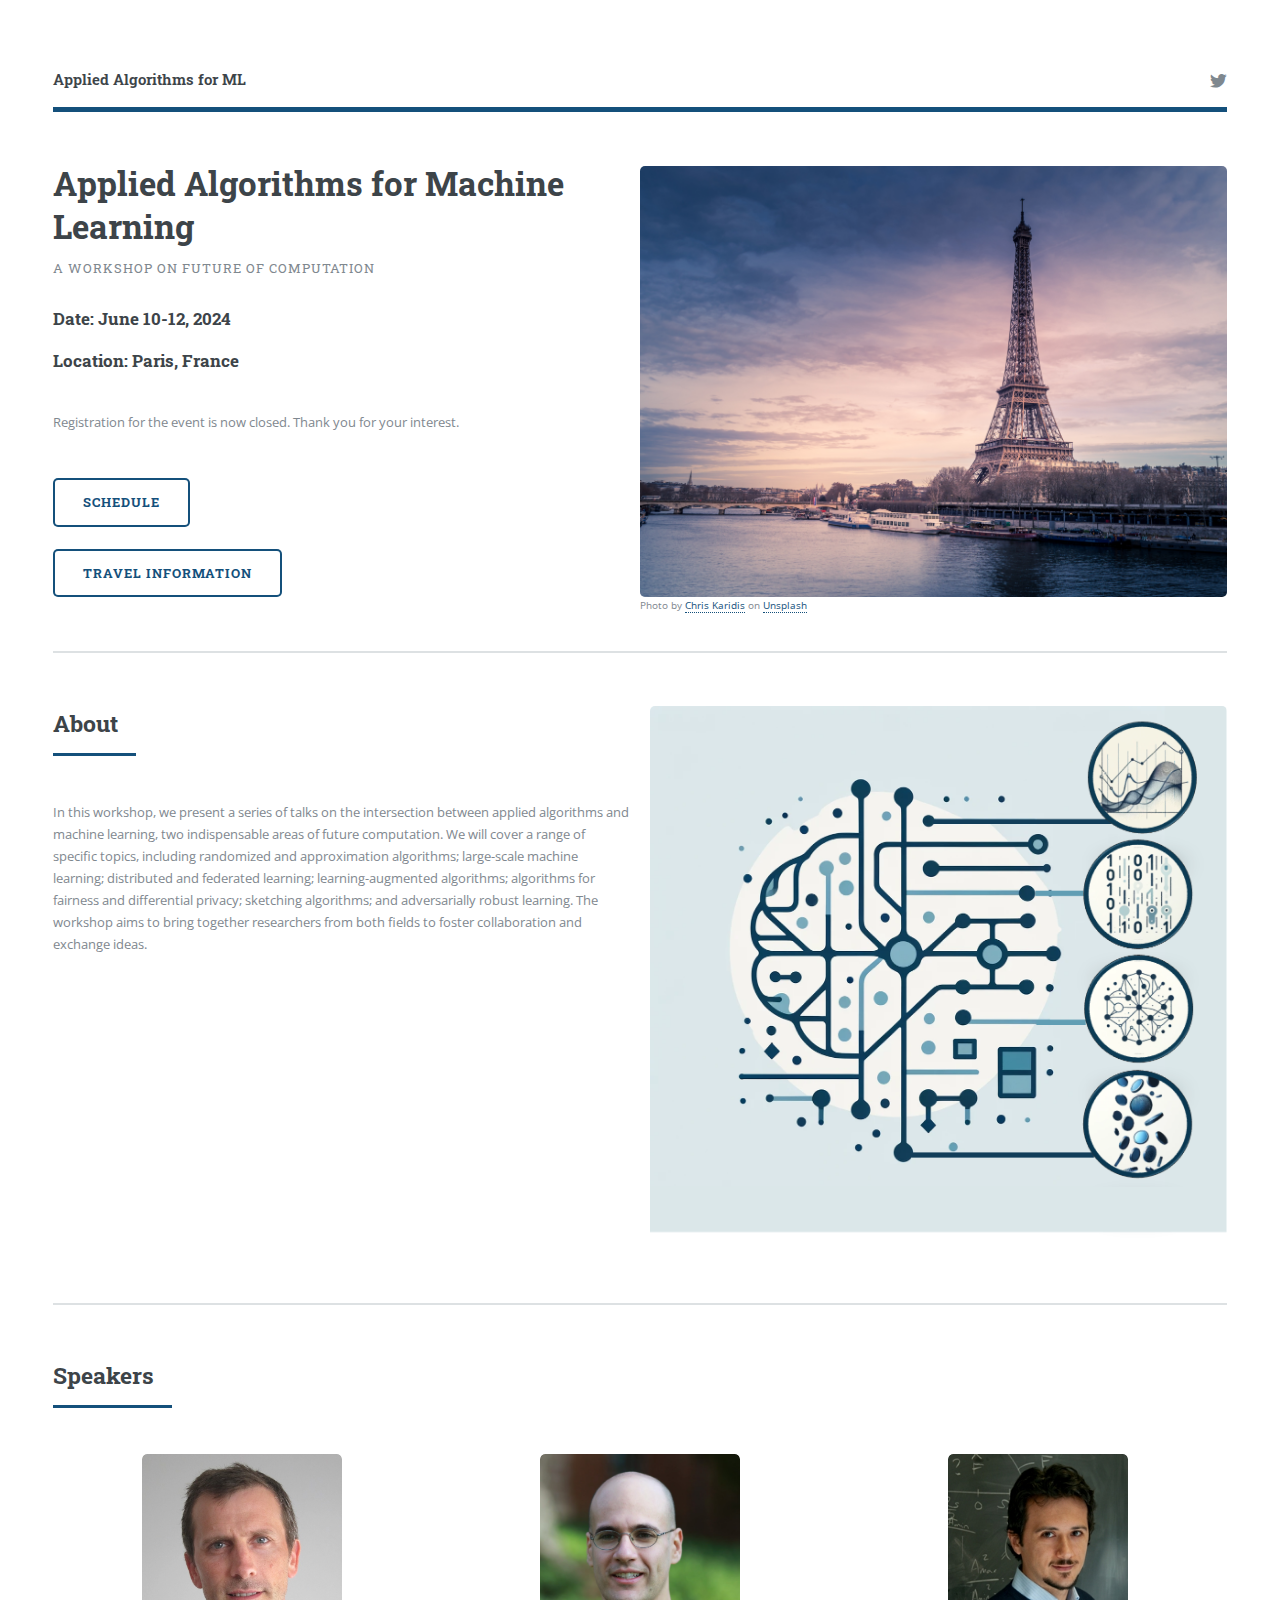
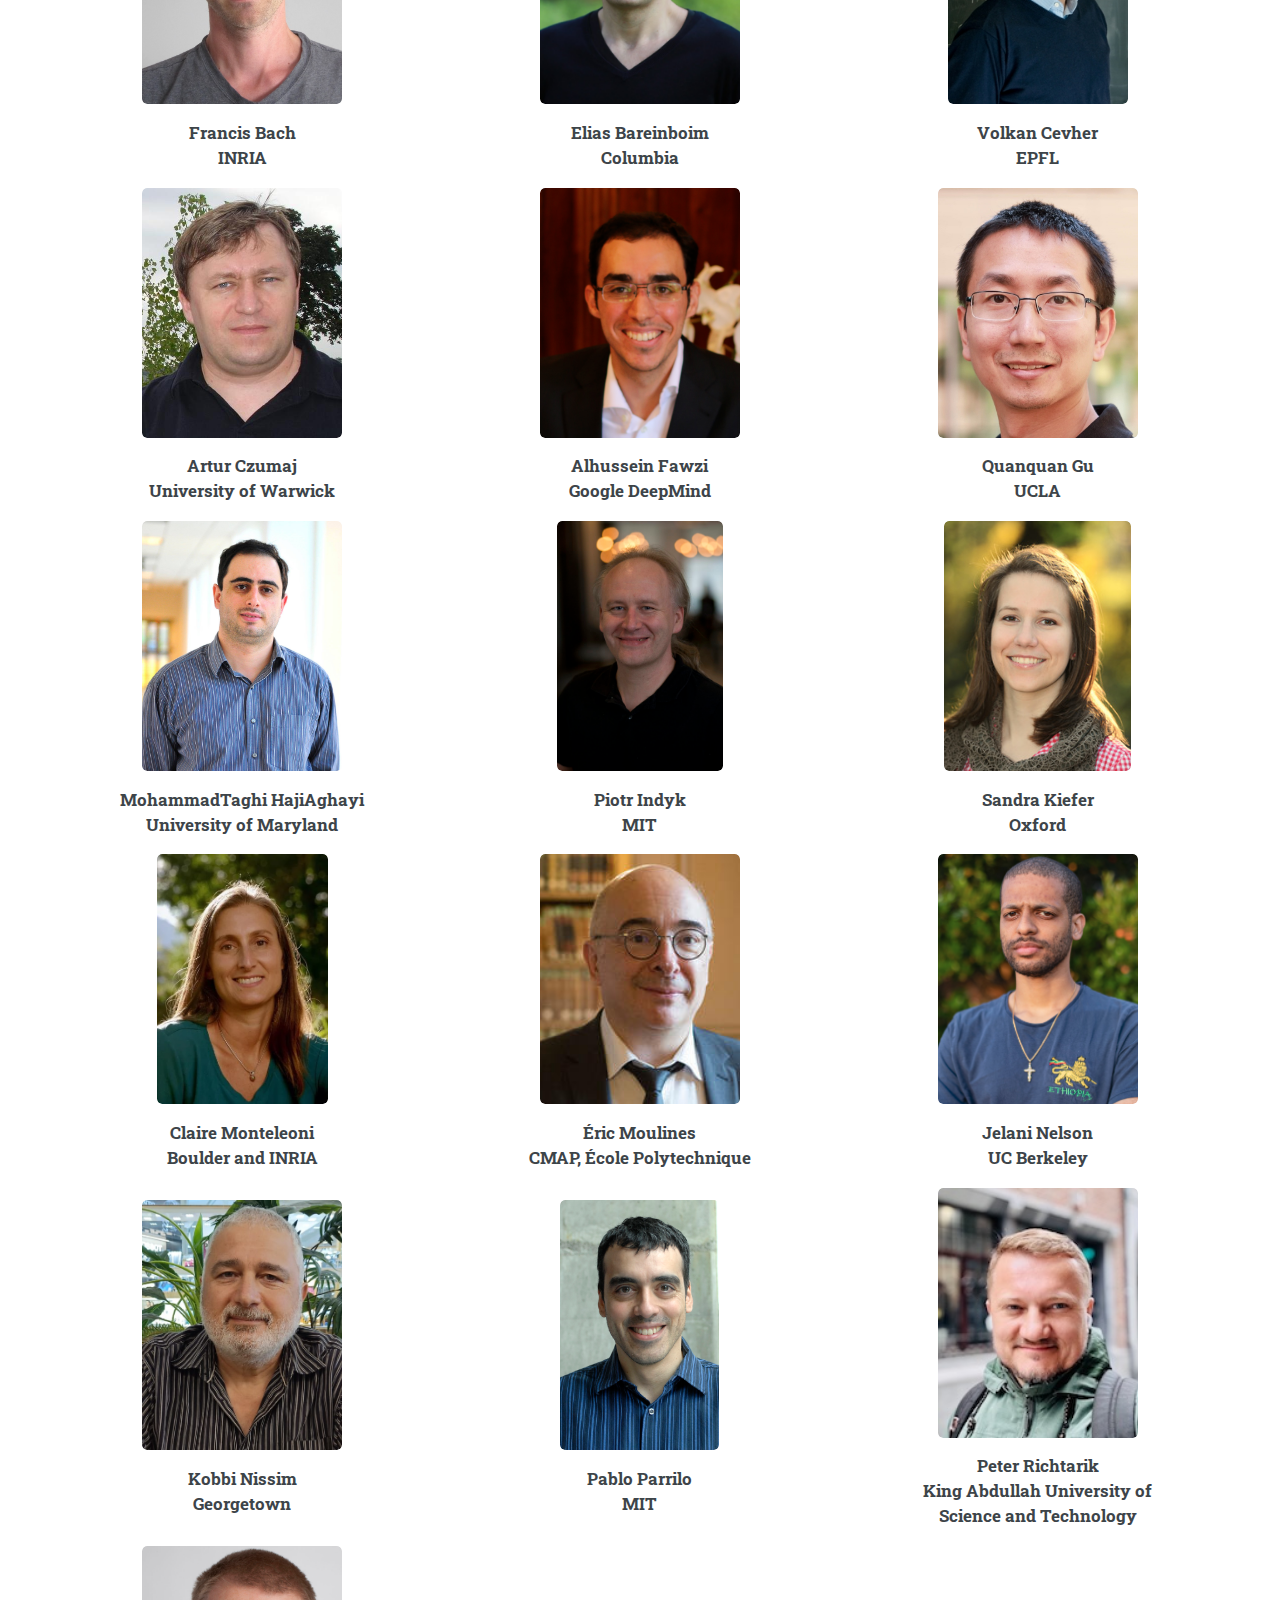
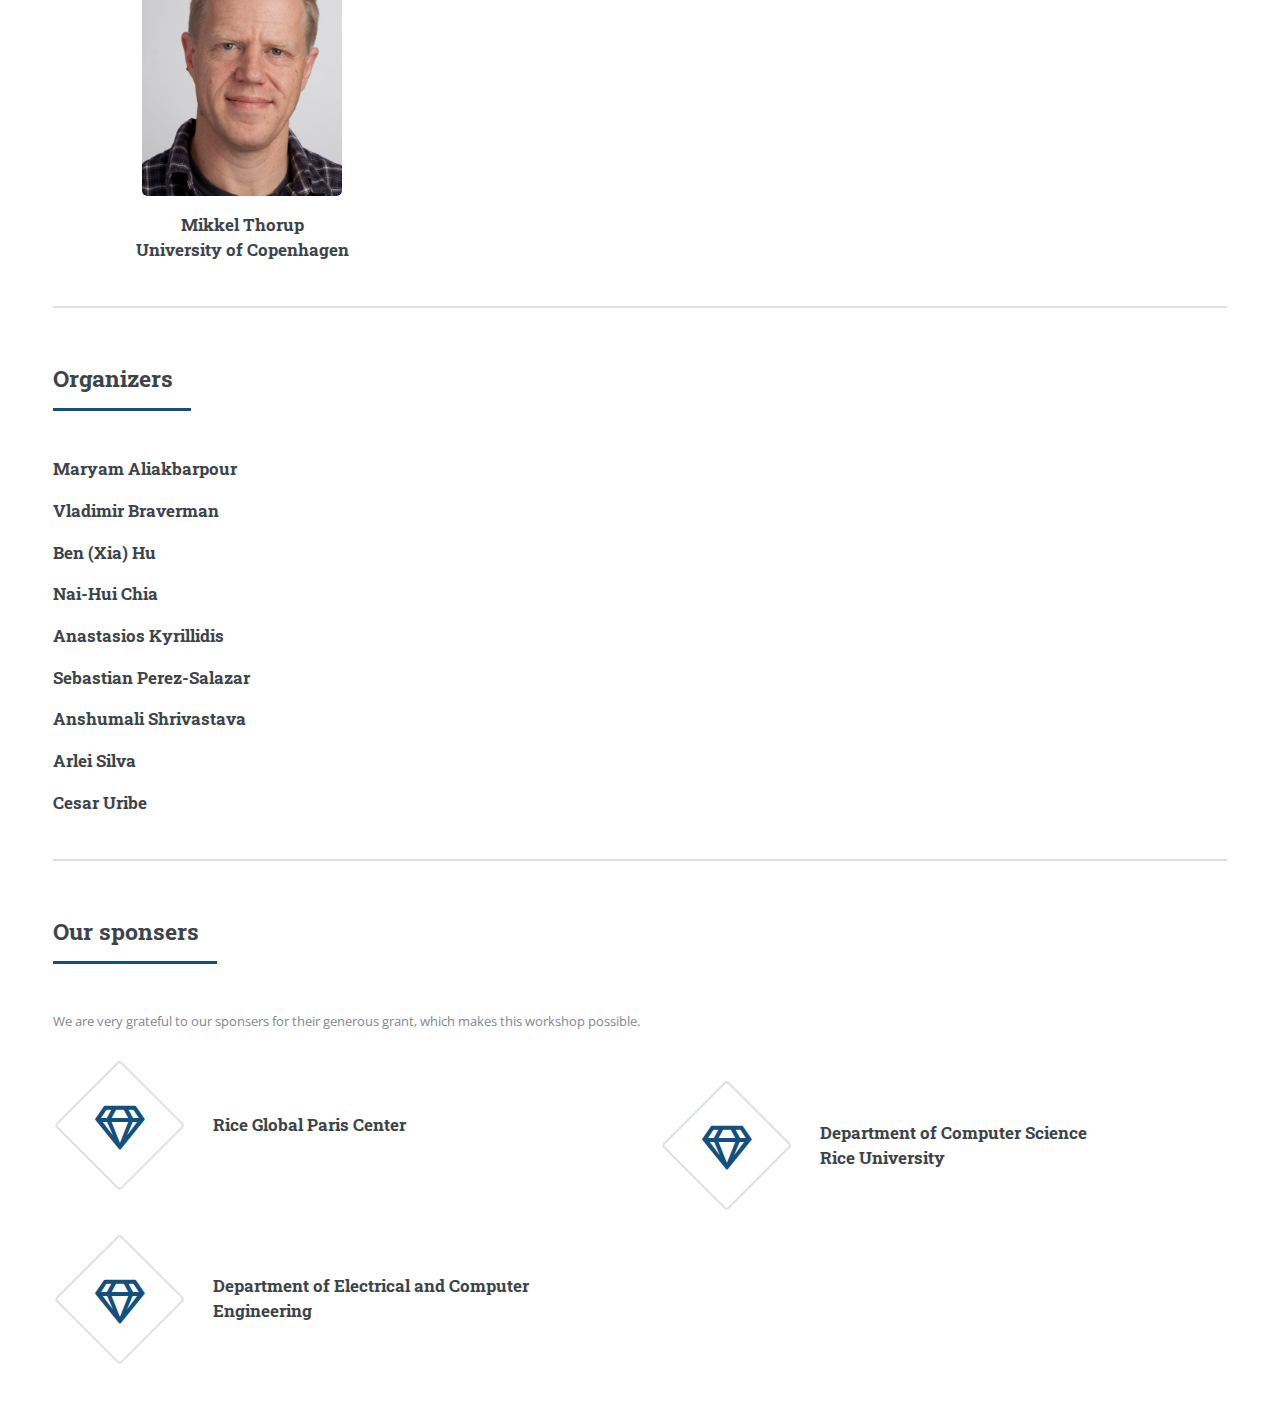
==== commit 54bf47d5: "minor update" ====
--- a/index.html
+++ b/index.html
@@ -51,7 +51,8 @@
                                             <br>
                                             <br>
                                             <a href="schedule.html" class="button large">Schedule</a>
-                                            
+                                            <br> <br> 
+                                            <a href="travel.html" class="button large">Travel Information</a>
                                             <!--
                                                 <a href="https://forms.gle/pv8LvpPP83grEo2o6" class="button large">Register here!</a>
                                         
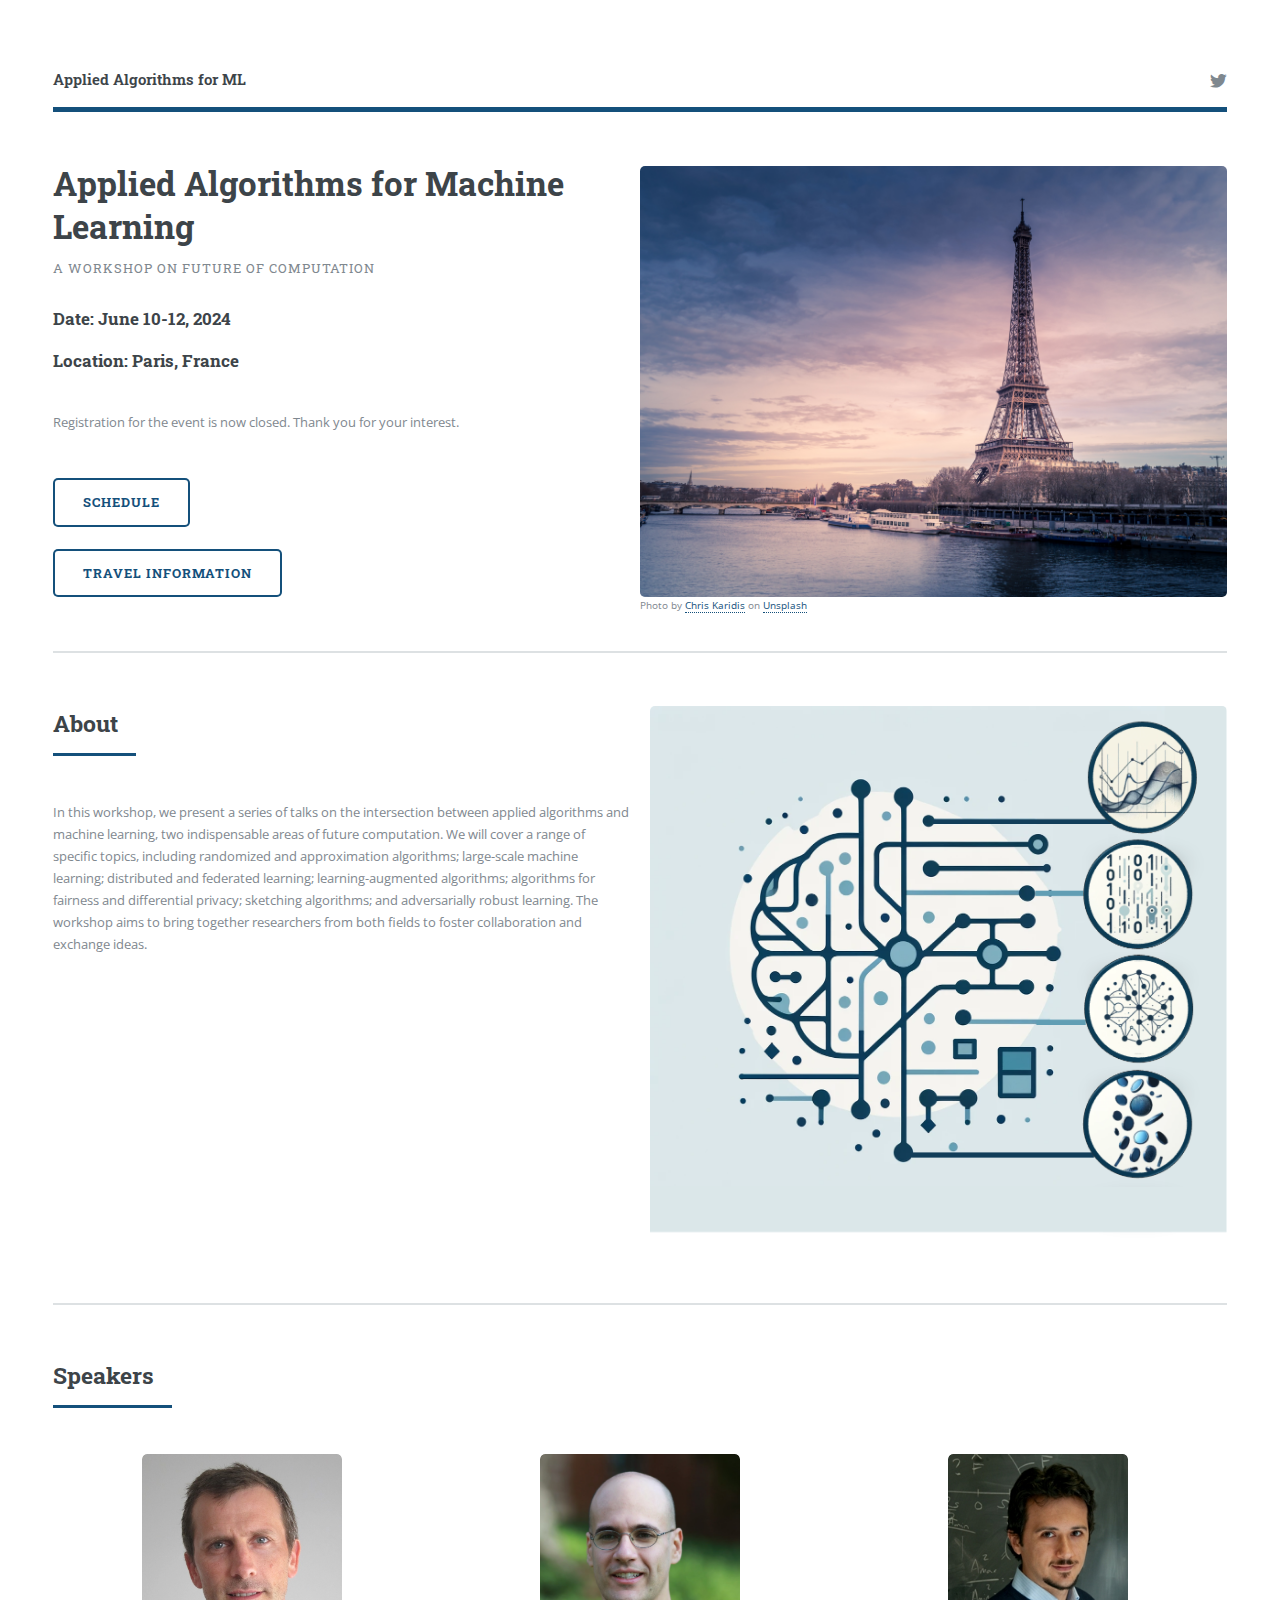
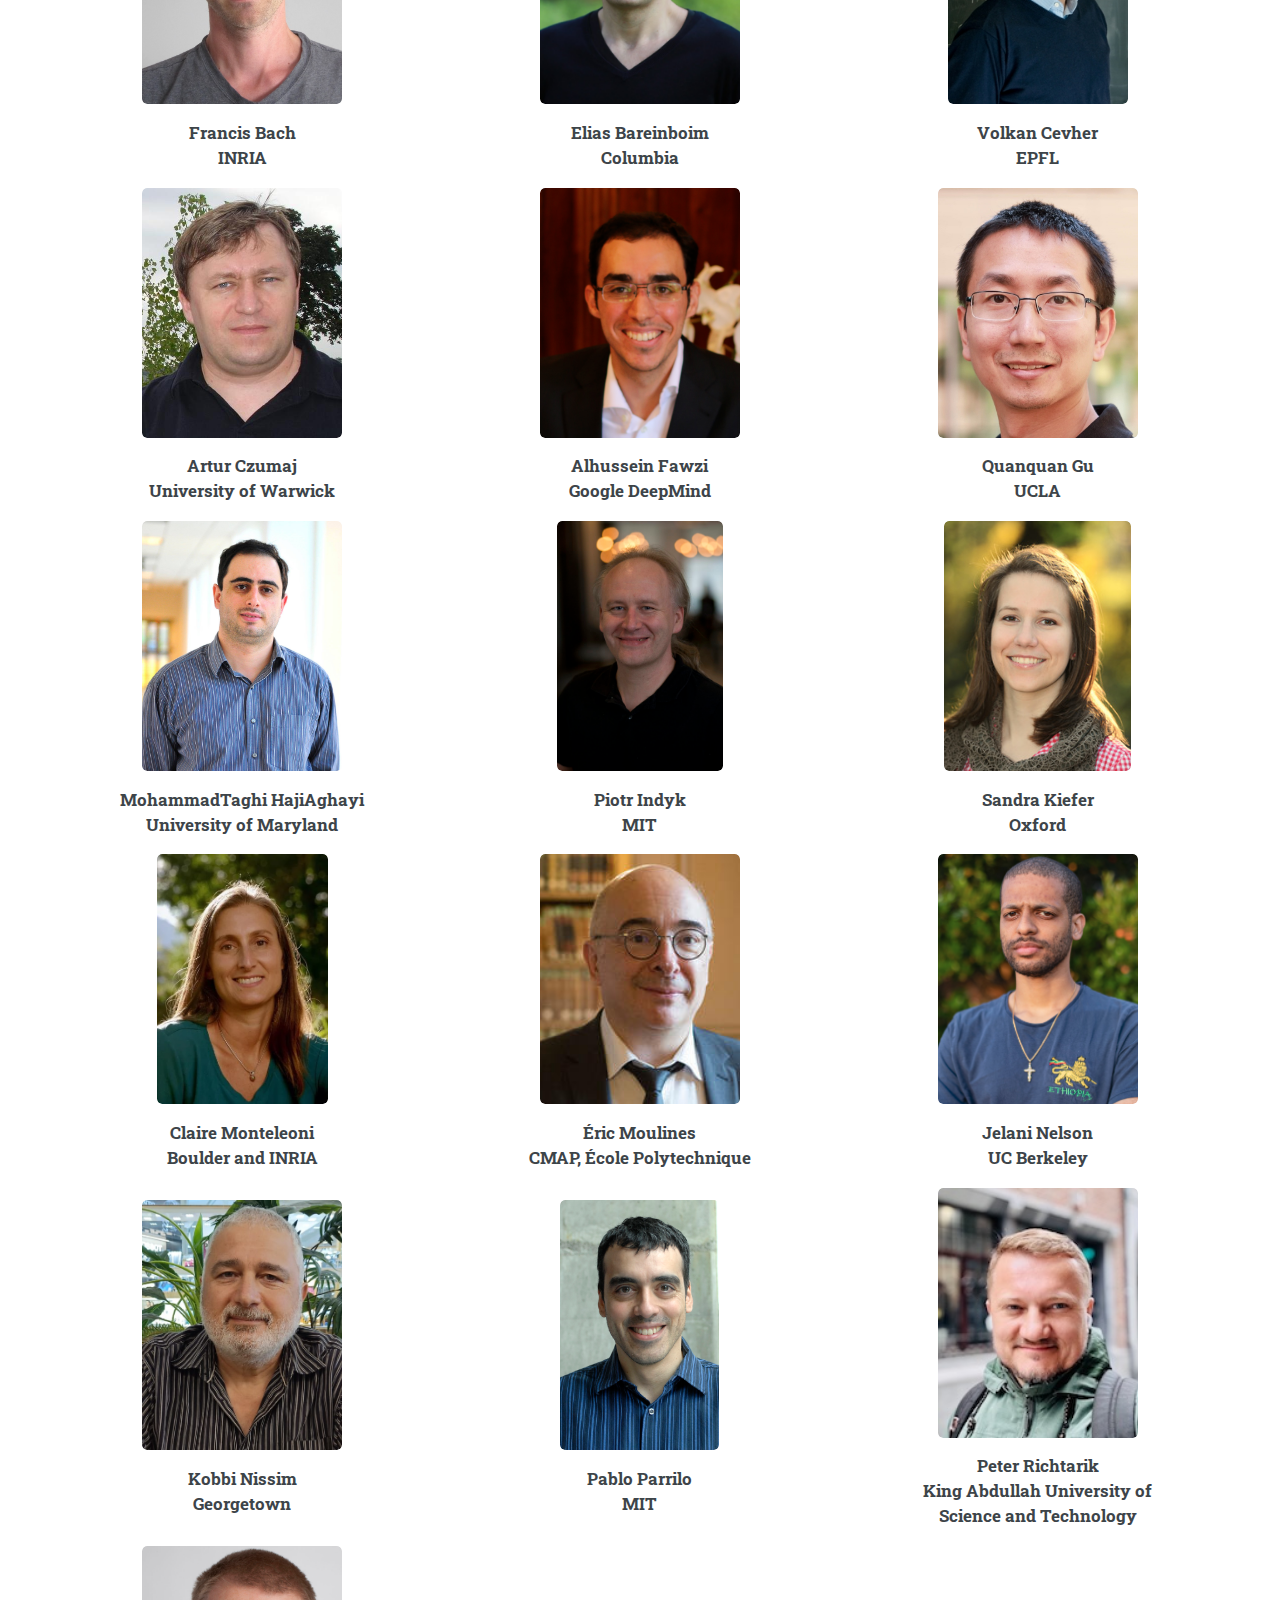
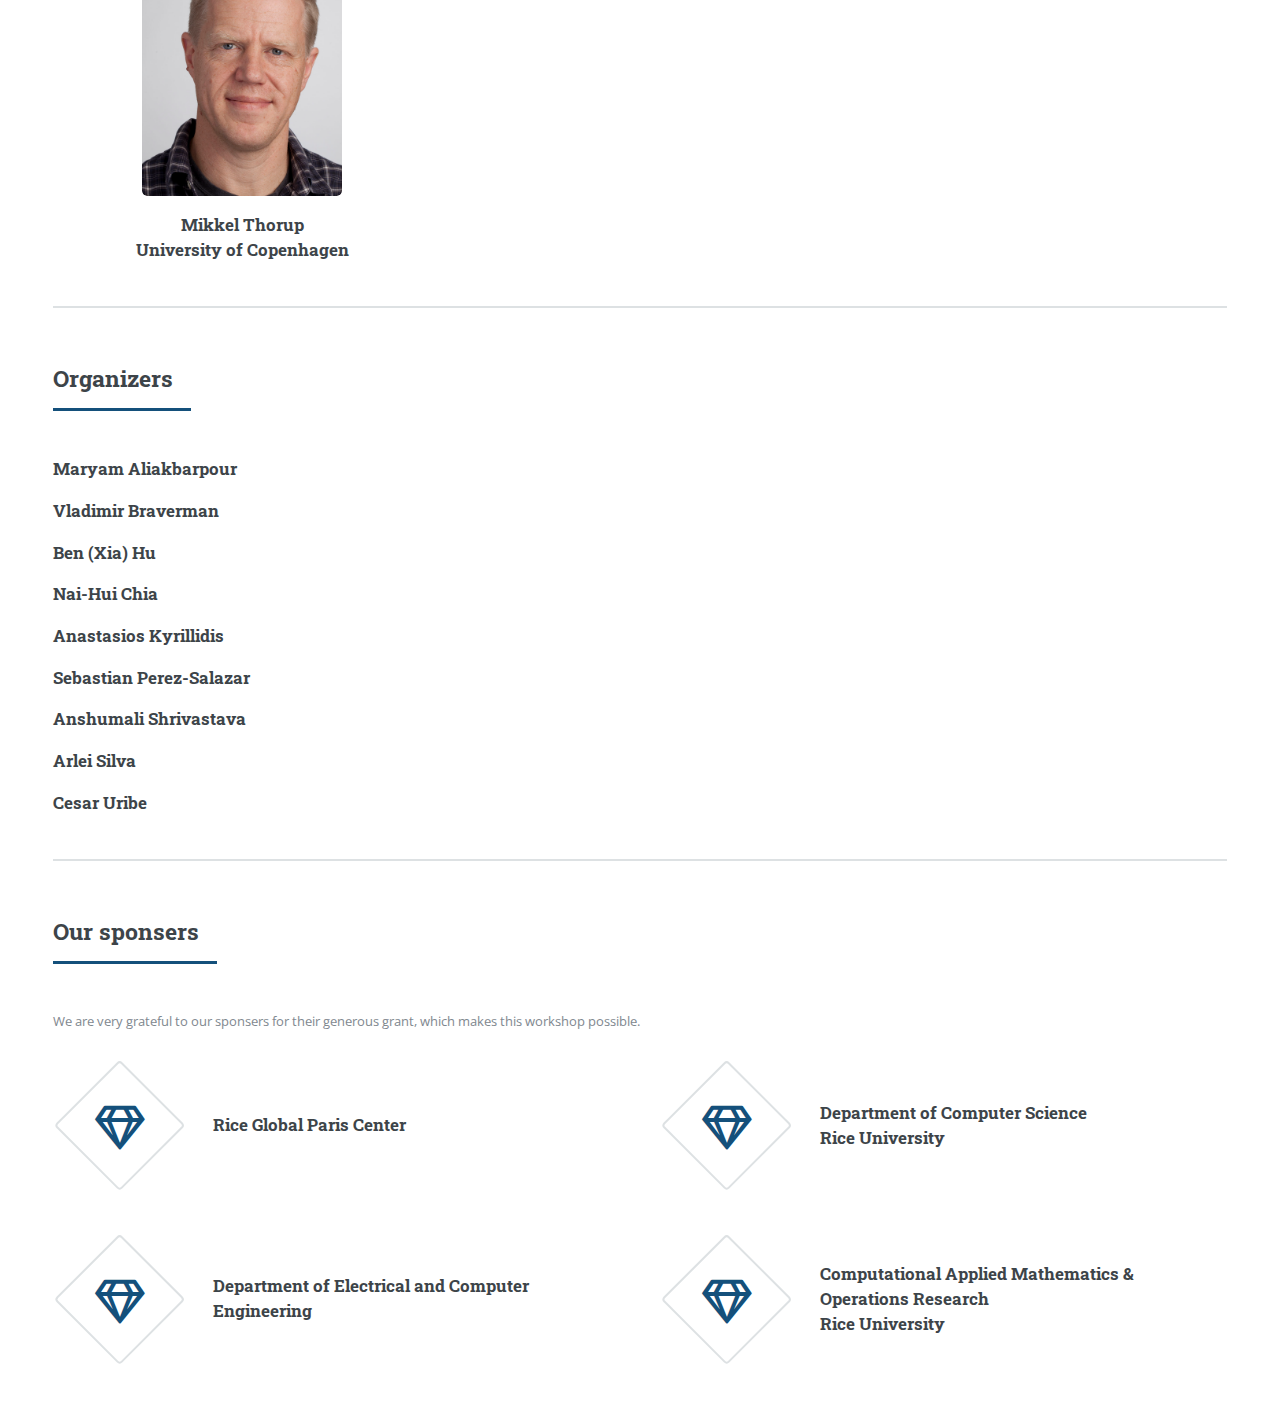
==== commit 410dc5cc: "slides added" ====
--- a/index.html
+++ b/index.html
@@ -246,6 +246,14 @@
 												<h3><a href="https://eceweb.rice.edu" target="_blank">Department of Electrical and Computer Engineering
  
 </a></h3>
+											</div>
+										</article>
+                                    <article>
+											<span class="icon fa-gem"></span>
+											<div class="content">
+												<h3><a href="https://cmor.rice.edu" target="_blank">Computational Applied Mathematics &amp;  Operations Research
+ 
+<br> Rice University</a></h3>
 											</div>
 										</article>
 									</div>
